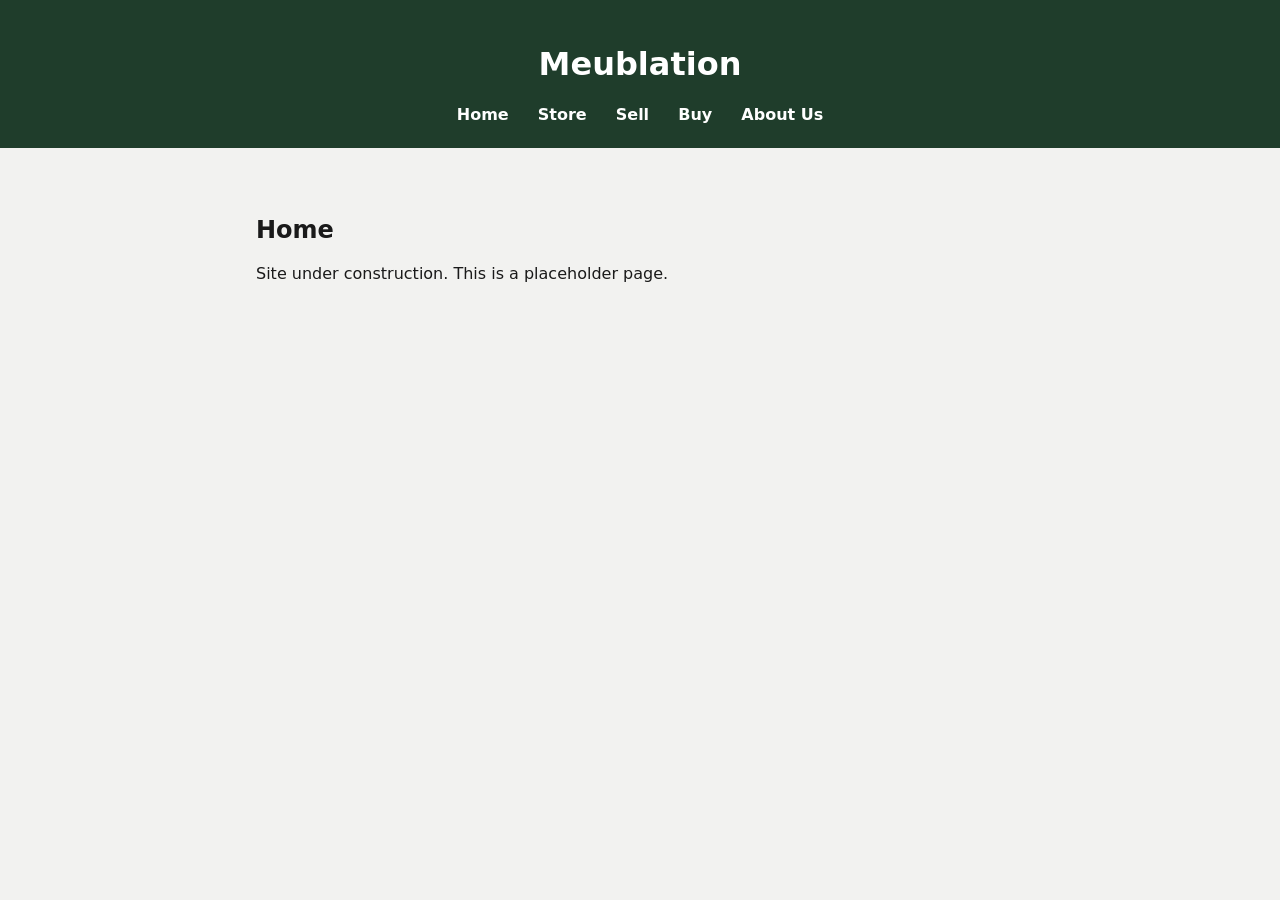
==== index.html @ 5e8e661d "First version" ====
<!doctype html>
<html lang="en">
<head>
  <meta charset="utf-8">
  <meta name="viewport" content="width=device-width, initial-scale=1">
  <title>Meublation – Home</title>
  <link rel="stylesheet" href="css/style.css">
</head>
<body>
  <header>
    <h1>Meublation</h1>
    <nav>
      <a href="index.html">Home</a>
      <a href="store.html">Store</a>
      <a href="sell.html">Sell</a>
      <a href="buy.html">Buy</a>
      <a href="about.html">About Us</a>
    </nav>
  </header>
  <main>
    <h2>Home</h2>
    <p>Site under construction. This is a placeholder page.</p>
  </main>
</body>
</html>
---- css/style.css ----
/* Styles communs – version de départ, à remplacer par le vrai design */
:root {
  --green-dark: #1f3d2b;
  --green: #2f6b46;
  --grey: #f2f2f0;
  --text: #1a1a1a;
}

* { box-sizing: border-box; }

body {
  margin: 0;
  font-family: system-ui, -apple-system, "Segoe UI", Roboto, sans-serif;
  color: var(--text);
  background: var(--grey);
}

header {
  background: var(--green-dark);
  color: #fff;
  padding: 24px 16px;
  text-align: center;
}

nav a {
  color: #fff;
  text-decoration: none;
  margin: 0 12px;
  font-weight: 600;
}

nav a:hover { text-decoration: underline; }

main {
  max-width: 800px;
  margin: 0 auto;
  padding: 48px 16px;
}
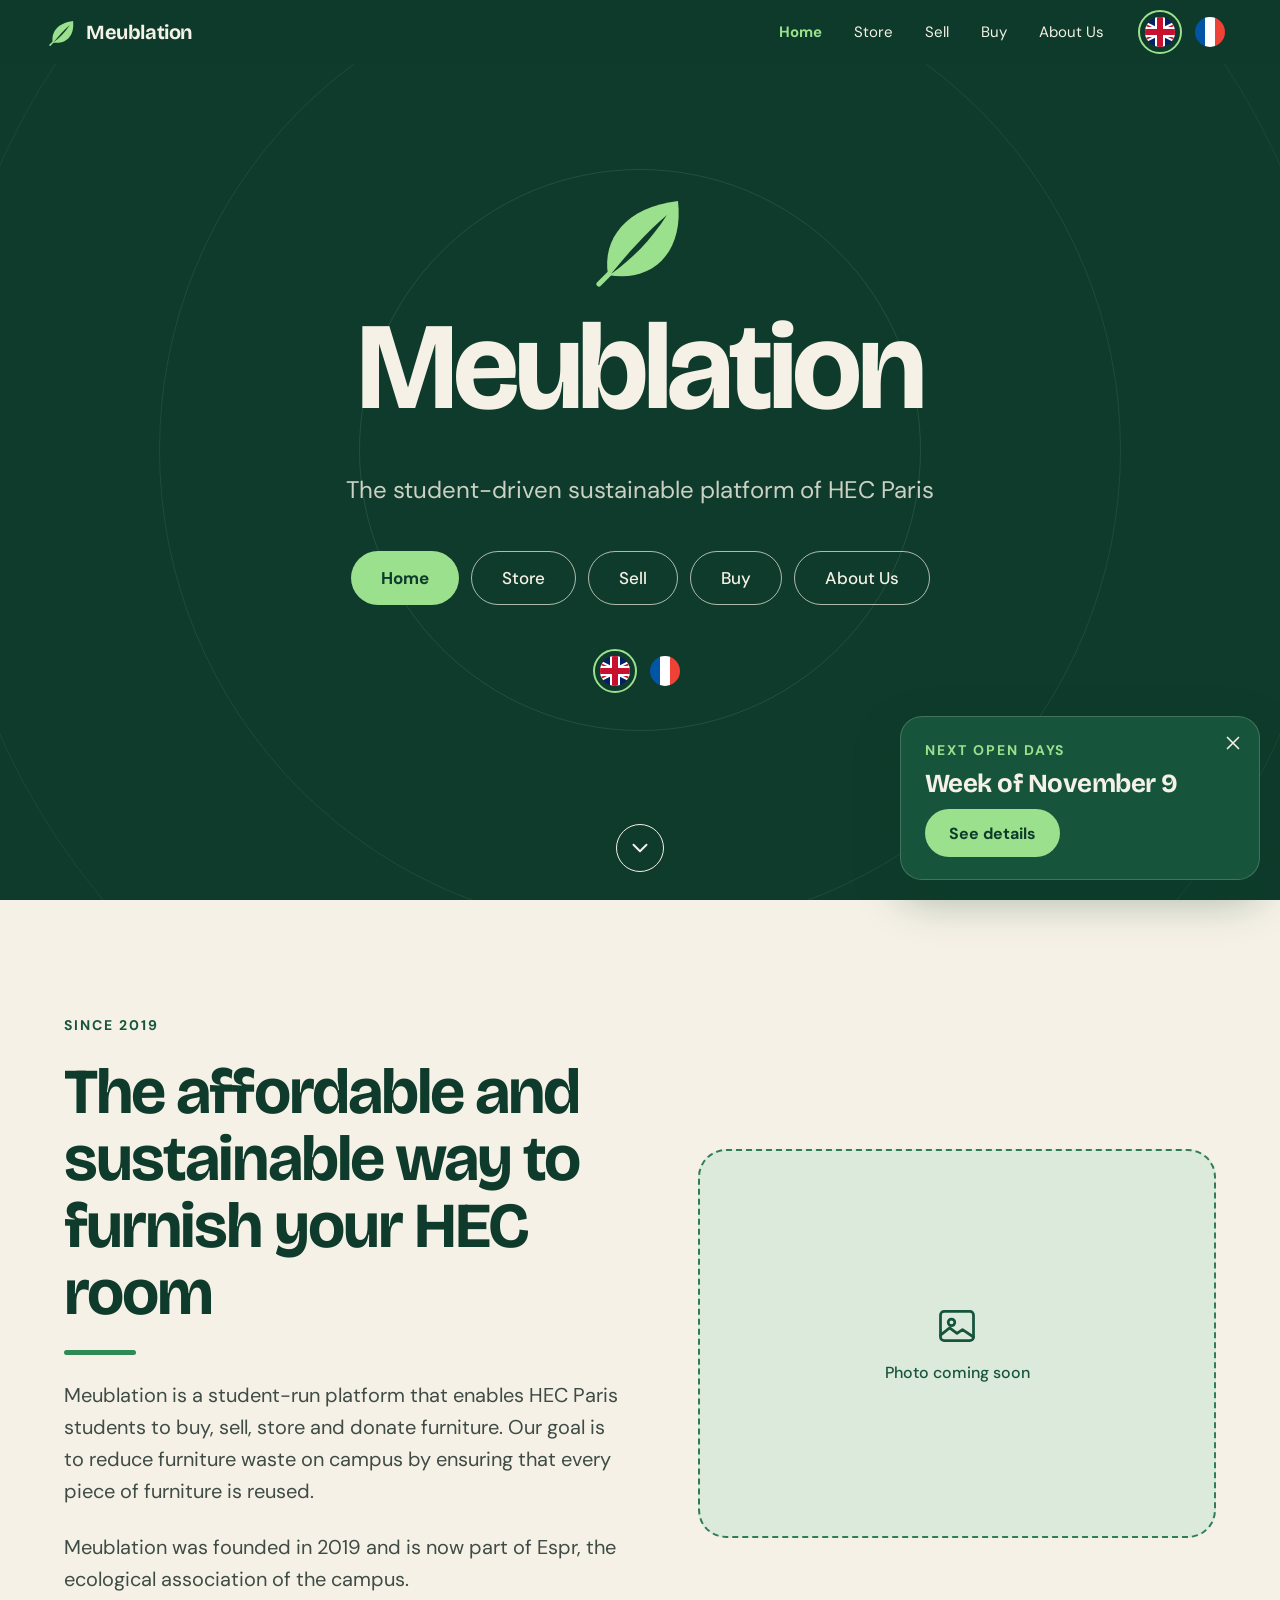
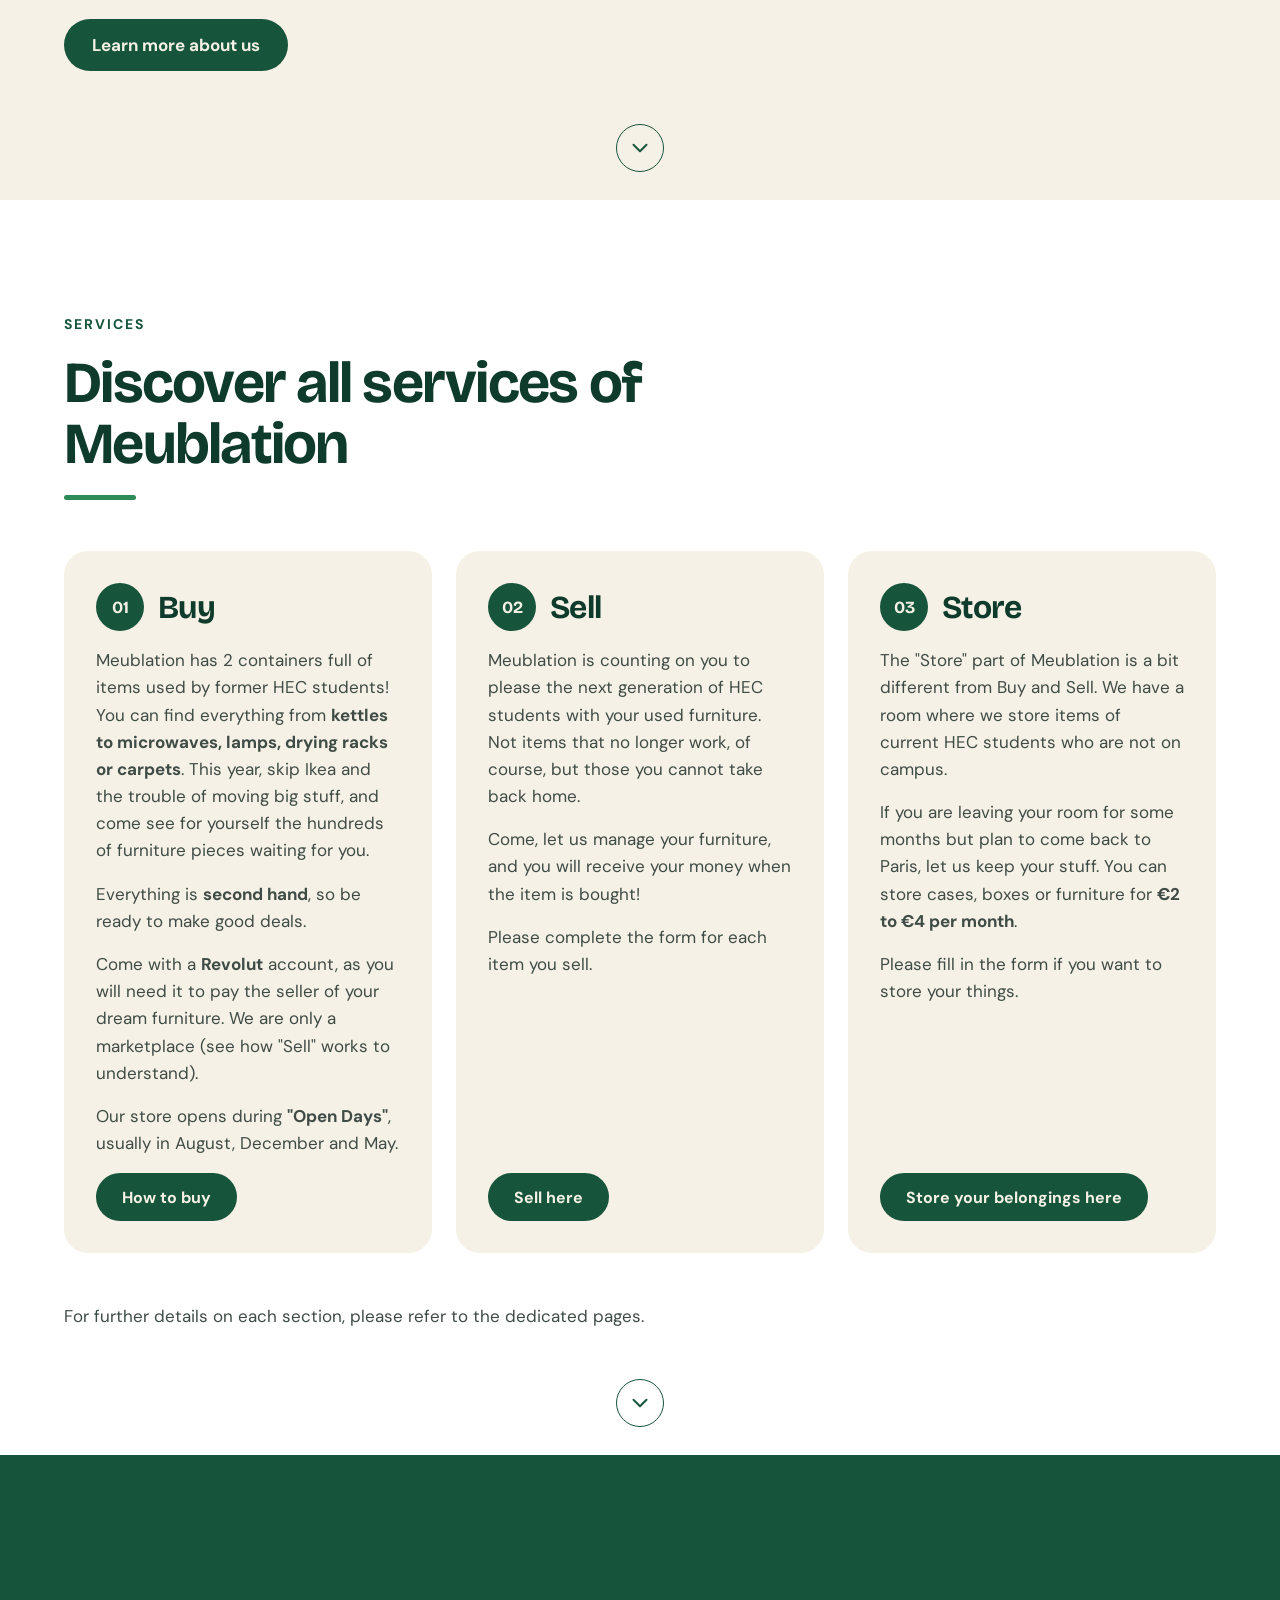
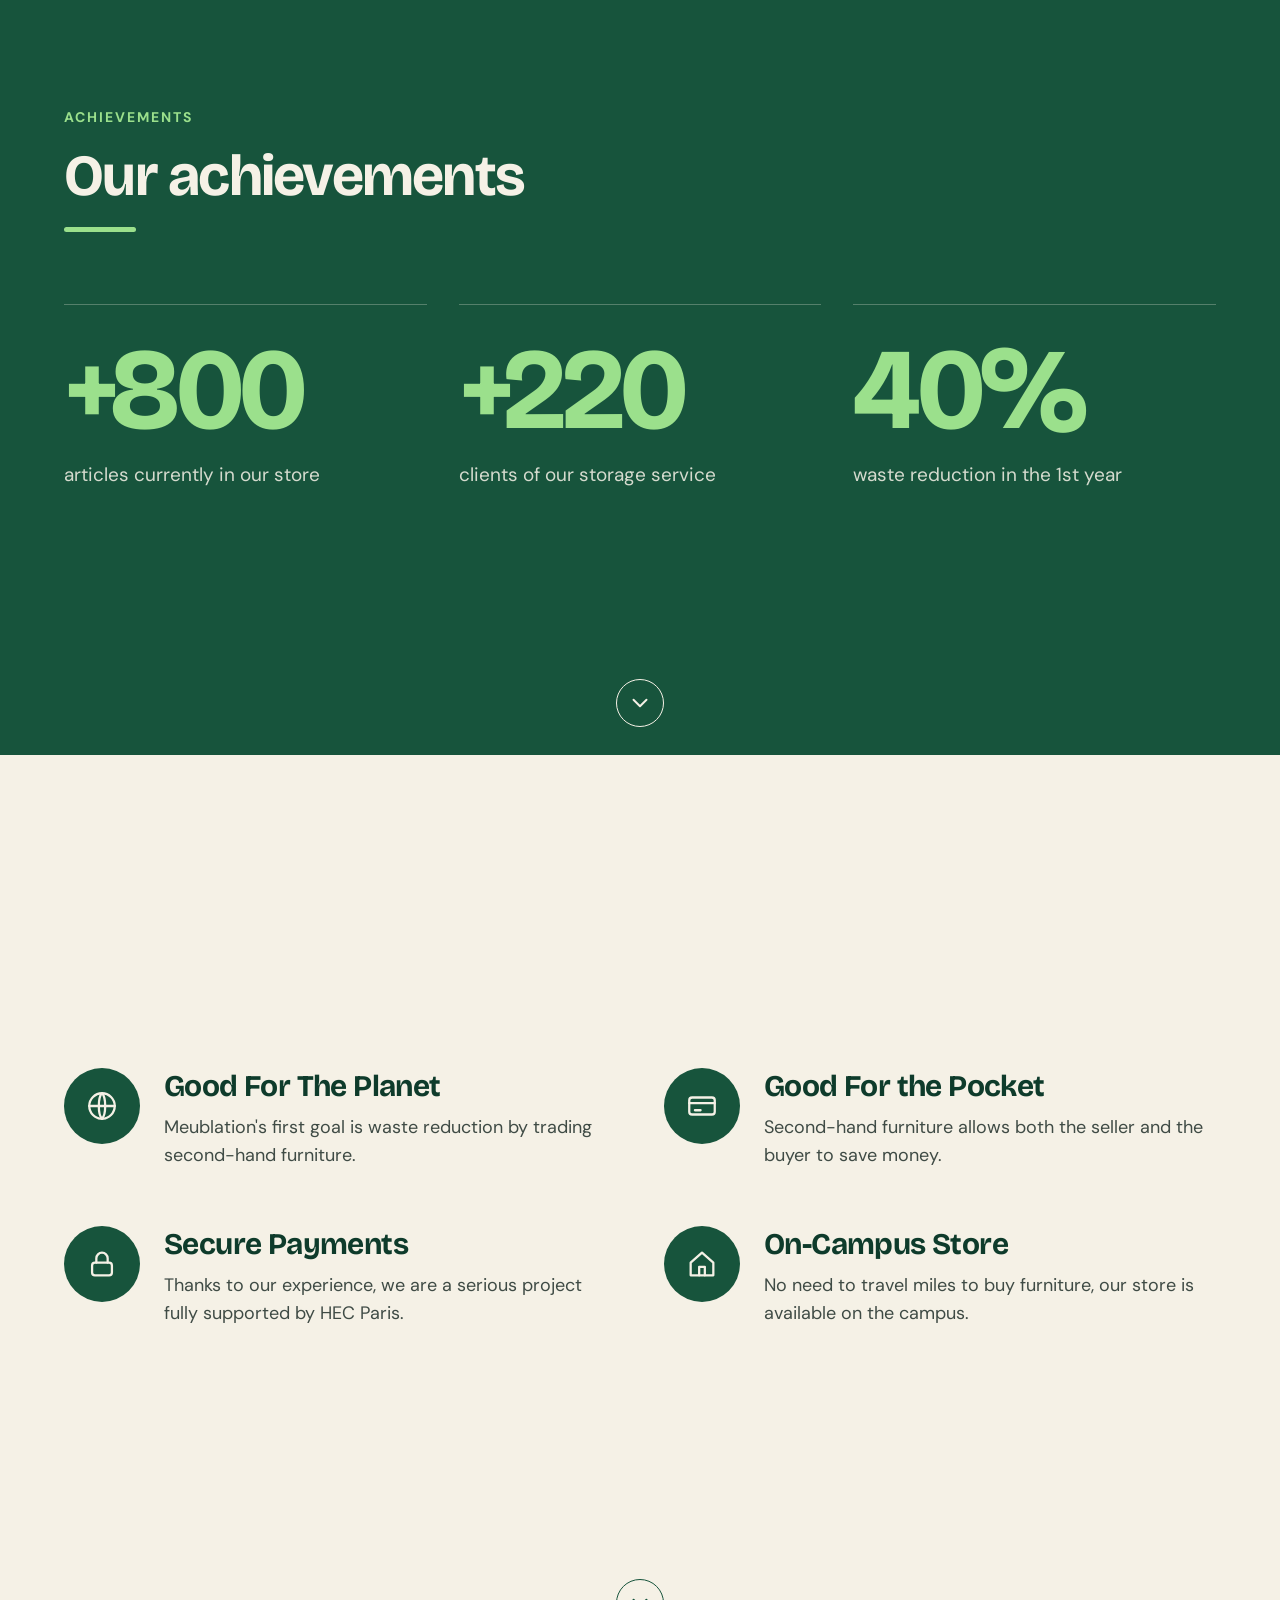
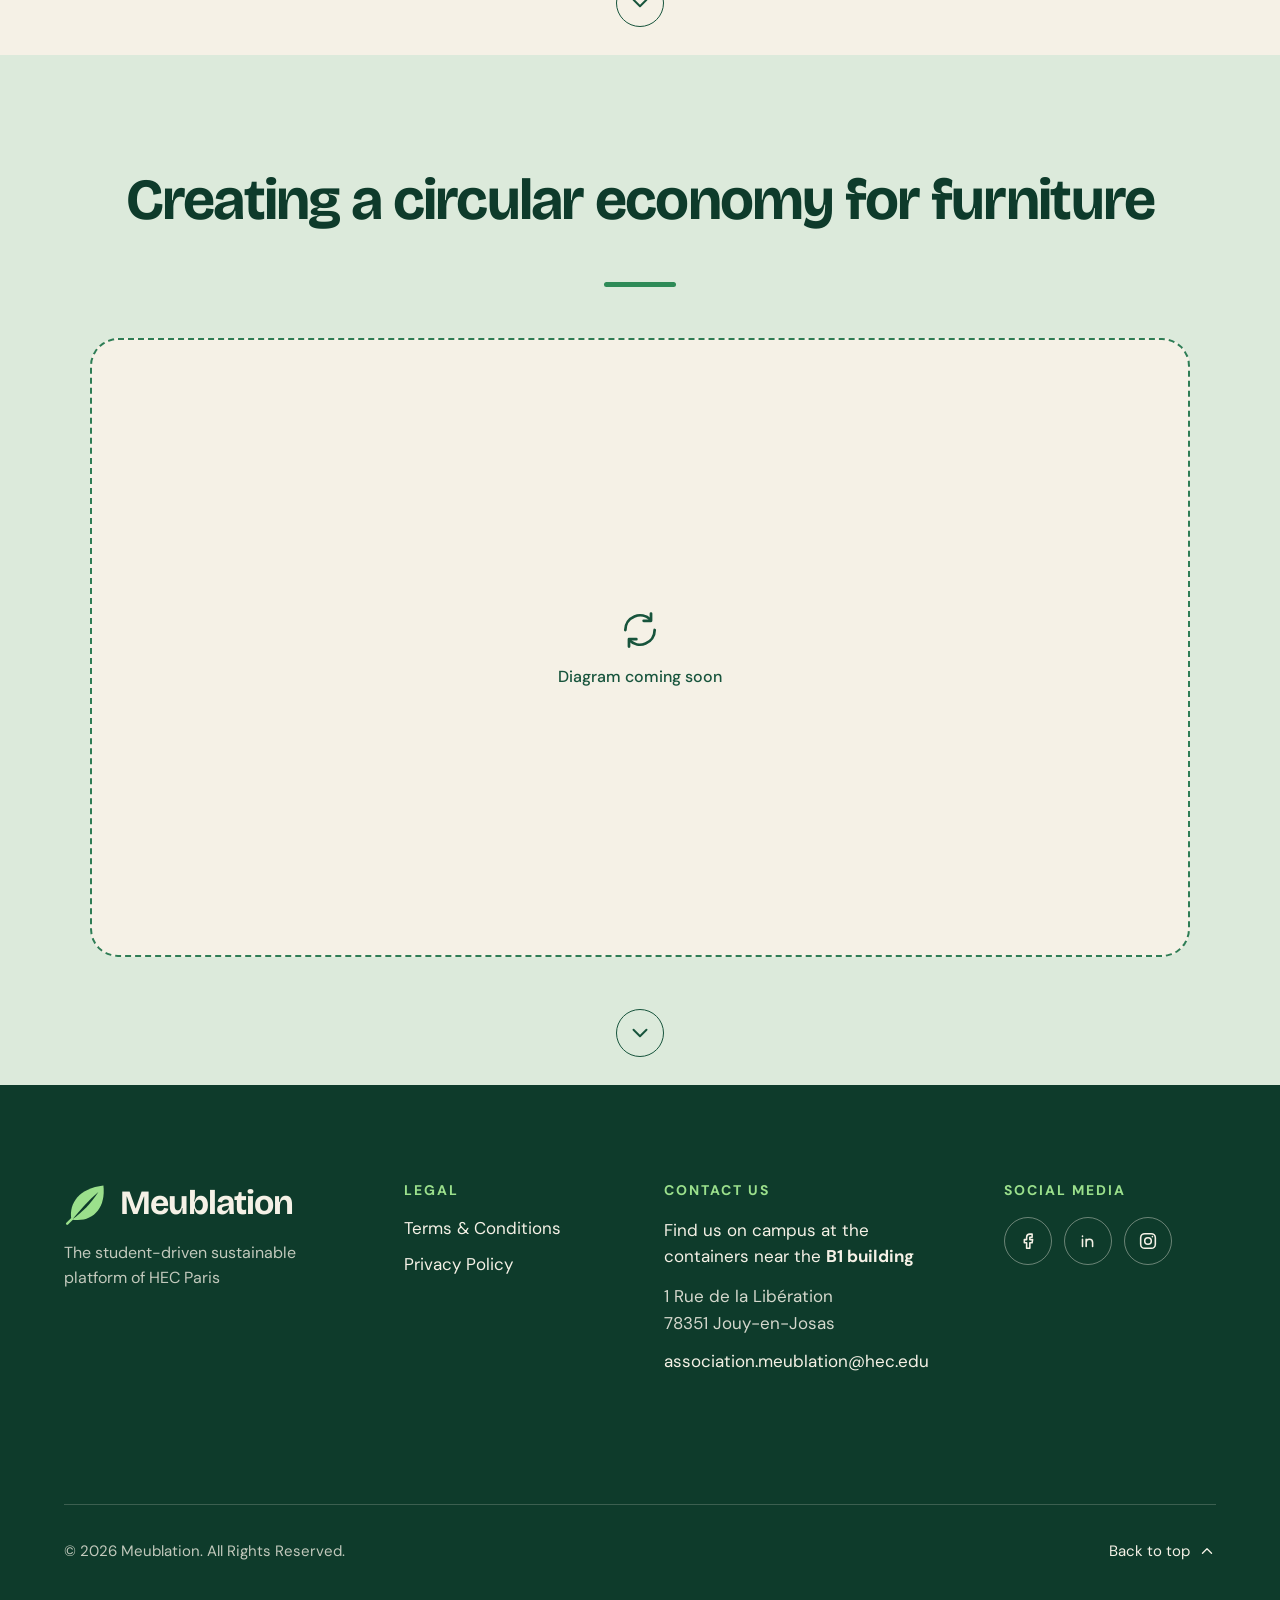
==== commit 91cba240: "Add the full site: 7 pages, Google Forms, Open Days from the Sheet - Pages from the approved mockup:" ====
--- a/index.html
+++ b/index.html
@@ -1,25 +1,674 @@
-<!doctype html>
-<html lang="en">
-<head>
-  <meta charset="utf-8">
-  <meta name="viewport" content="width=device-width, initial-scale=1">
-  <title>Meublation – Home</title>
-  <link rel="stylesheet" href="css/style.css">
-</head>
-<body>
-  <header>
-    <h1>Meublation</h1>
-    <nav>
-      <a href="index.html">Home</a>
-      <a href="store.html">Store</a>
-      <a href="sell.html">Sell</a>
-      <a href="buy.html">Buy</a>
-      <a href="about.html">About Us</a>
-    </nav>
-  </header>
-  <main>
-    <h2>Home</h2>
-    <p>Site under construction. This is a placeholder page.</p>
-  </main>
-</body>
-</html>
+<!doctype html><html lang="en"><head><meta charset=utf8><meta name=viewport content="width=device-width,initial-scale=1,viewport-fit=cover"><style>:root{color-scheme:light;box-sizing:border-box;padding-top:env(safe-area-inset-top,0px);padding-bottom:env(safe-area-inset-bottom,0px)}html{scroll-padding-top:env(safe-area-inset-top,0px)}body{margin:0;padding:0;font:14px -apple-system,BlinkMacSystemFont,sans-serif;background:#fff;color:#000}img{max-width:100%}[hidden]:not([hidden=until-found i]){display:none!important}
+/* ---- Open Days pop-up ---- */
+.od-popup { position: fixed; right: 20px; bottom: 20px; z-index: 40; width: min(360px, calc(100vw - 32px)); box-sizing: border-box; padding: 24px 24px 22px; border-radius: 22px; background: #17543C; color: #F5F1E6; border: 1px solid rgba(245, 241, 230, 0.2); box-shadow: 0 18px 44px rgba(14, 59, 43, 0.35); display: flex; flex-direction: column; gap: 10px; animation: introIn 0.6s cubic-bezier(0.2, 0.7, 0.2, 1) both; }
+.od-popup[hidden] { display: none; }
+.od-eyebrow { font-size: 14px; font-weight: 700; letter-spacing: 0.14em; text-transform: uppercase; color: #9BE08C; padding-right: 36px; }
+.od-text { margin: 0; font-family: 'Bricolage Grotesque', 'DM Sans', sans-serif; font-weight: 700; font-size: 26px; line-height: 1.15; letter-spacing: -0.02em; }
+.od-close { position: absolute; top: 4px; right: 4px; width: 44px; height: 44px; border: 0; border-radius: 50%; background: none; color: #F5F1E6; cursor: pointer; display: flex; align-items: center; justify-content: center; transition: background 0.2s ease; }
+.od-close:hover { background: rgba(245, 241, 230, 0.14); }
+.od-close:focus-visible { outline: 3px solid #9BE08C; outline-offset: 2px; }
+@media (max-width: 640px) { .od-popup { left: 16px; right: 16px; bottom: 16px; width: auto; } }
+@media (prefers-reduced-motion: reduce) { .od-popup { animation: none; } }
+</style><title>Meublation</title>
+<meta content="Meublation is the student-run platform of HEC Paris to buy, sell and store second-hand furniture on campus." data-i18n-content="cb1694eb" name="description"/>
+<meta content="#0E3B2B" name="theme-color"/>
+<meta content="Meublation – Home" property="og:title"/>
+<meta content="Meublation is the student-run platform of HEC Paris to buy, sell and store second-hand furniture on campus." property="og:description"/>
+<meta content="website" property="og:type"/>
+<meta content="Meublation" property="og:site_name"/>
+<link href="https://fonts.googleapis.com" rel="preconnect"/>
+<link crossorigin="" href="https://fonts.gstatic.com" rel="preconnect"/>
+<link href="https://fonts.googleapis.com/css2?family=Bricolage+Grotesque:wght@500;700&amp;family=DM+Sans:wght@400;500;700&amp;display=swap" rel="stylesheet"/>
+<style>
+/* Meublation – shared styles. Colours: dark green #0E3B2B, green #17543C, accent #9BE08C, cream #F5F1E6, mint #DCEADB. */
+:root { --dark: #0E3B2B; --nav: rgba(14, 59, 43, 0.94); }
+html { -webkit-text-size-adjust: 100%; }
+body { margin: 0; background: #F5F1E6; color: #14201B; font-family: 'DM Sans', system-ui, sans-serif; }
+img { max-width: 100%; }
+body { margin: 0; }
+html { scroll-behavior: smooth; }
+a { color: inherit; text-decoration: none; }
+a:focus-visible { outline: 3px solid #2E8B57; outline-offset: 3px; }
+
+.btn { transition: background 0.2s ease, color 0.2s ease, transform 0.2s ease; }
+.btn:hover { transform: translateY(-2px); }
+.btn-ghost:hover { background: #F5F1E6; color: #0E3B2B; }
+.btn-solid:hover { background: #FFFFFF; }
+.btn-dark:hover { background: #0E3B2B; }
+.hb { display: inline-flex; align-items: center; justify-content: center; min-height: 52px; padding: 0 30px; border-radius: 999px; font-size: 17px; font-weight: 500; border: 1.5px solid rgba(245, 241, 230, 0.7); color: #F5F1E6; }
+.hb-on { background: #9BE08C; color: #0E3B2B; border-color: #9BE08C; font-weight: 700; }
+.nl { display: inline-flex; align-items: center; min-height: 44px; padding: 0 14px; border-radius: 999px; font-size: 15px; color: #F5F1E6; transition: background 0.2s ease; }
+.nl:hover { background: rgba(245, 241, 230, 0.14); }
+.nl-on { font-weight: 700; color: #9BE08C; }
+.soc { width: 48px; height: 48px; box-sizing: border-box; border-radius: 50%; border: 1.5px solid rgba(245, 241, 230, 0.4); display: flex; align-items: center; justify-content: center; color: #F5F1E6; transition: background 0.2s ease, color 0.2s ease; }
+.soc:hover { background: #F5F1E6; color: #0E3B2B; }
+.fh { margin: 0 0 4px; font-size: 14px; font-weight: 700; letter-spacing: 0.14em; text-transform: uppercase; color: #9BE08C; }
+.fl { font-size: 17px; color: #F5F1E6; }
+.fl:hover { text-decoration: underline; }
+.card { transition: transform 0.25s ease, box-shadow 0.25s ease; }
+.card:hover { transform: translateY(-6px); box-shadow: 0 18px 40px rgba(14, 59, 43, 0.14); }
+
+.sec { position: relative; box-sizing: border-box; min-height: 100vh; min-height: 100svh; display: flex; flex-direction: column; justify-content: center; padding: clamp(72px, 9vw, 120px) clamp(20px, 5vw, 64px) clamp(104px, 10vw, 148px); }
+.wrap { width: 100%; max-width: 1200px; margin: 0 auto; }
+.eyebrow { font-size: 14px; font-weight: 700; letter-spacing: 0.14em; text-transform: uppercase; }
+.h2 { margin: 0; font-family: 'Bricolage Grotesque', 'DM Sans', sans-serif; font-weight: 700; font-size: clamp(34px, 4.6vw, 58px); line-height: 1.05; letter-spacing: -0.03em; }
+.h3 { margin: 0; font-family: 'Bricolage Grotesque', 'DM Sans', sans-serif; font-weight: 700; font-size: 28px; line-height: 1.15; letter-spacing: -0.02em; }
+.bar { width: 72px; height: 5px; border-radius: 3px; }
+.txt { margin: 0; font-size: 17px; line-height: 1.6; }
+.lead { margin: 0; font-size: clamp(17px, 1.6vw, 20px); line-height: 1.6; }
+.cardb { box-sizing: border-box; padding: 32px; border-radius: 24px; display: flex; flex-direction: column; gap: 14px; min-width: 0; }
+.ico { flex: none; width: 56px; height: 56px; border-radius: 50%; background: #17543C; color: #F5F1E6; display: flex; align-items: center; justify-content: center; }
+.stepc { flex: 1 1 320px; min-width: 0; box-sizing: border-box; padding: 28px; border-radius: 20px; background: rgba(245, 241, 230, 0.08); border: 1px solid rgba(245, 241, 230, 0.2); display: flex; flex-direction: column; gap: 12px; }
+.stepn { font-family: 'Bricolage Grotesque', 'DM Sans', sans-serif; font-weight: 700; font-size: 44px; line-height: 1; letter-spacing: -0.03em; color: #9BE08C; }
+.pill { display: inline-flex; align-items: center; min-height: 44px; padding: 0 22px; border-radius: 999px; background: #FFFFFF; border: 1px solid #CFE0CE; font-size: 17px; font-weight: 500; color: #0E3B2B; }
+.tile { flex: 1 1 240px; min-width: 0; aspect-ratio: 4 / 3; box-sizing: border-box; border-radius: 20px; background: #F5F1E6; display: flex; align-items: center; justify-content: center; color: #2E7D55; }
+.cd { flex: 1 1 0; min-width: 0; box-sizing: border-box; padding: 22px 8px; border-radius: 18px; background: rgba(245, 241, 230, 0.1); text-align: center; }
+.cdn { font-family: 'Bricolage Grotesque', 'DM Sans', sans-serif; font-weight: 700; font-size: clamp(40px, 6vw, 64px); line-height: 1; letter-spacing: -0.03em; color: #9BE08C; }
+.cdl { margin-top: 8px; font-size: 13px; font-weight: 700; letter-spacing: 0.1em; text-transform: uppercase; color: rgba(245, 241, 230, 0.8); }
+.next { position: absolute; left: 50%; bottom: 28px; margin-left: -24px; width: 48px; height: 48px; box-sizing: border-box; border-radius: 50%; border: 1.5px solid currentColor; display: flex; align-items: center; justify-content: center; transition: background 0.2s ease, color 0.2s ease; }
+.next-dark { color: #17543C; }
+.next-dark:hover { background: #17543C; color: #F5F1E6; }
+.next-light { color: #F5F1E6; }
+.next-light:hover { background: #F5F1E6; color: #0E3B2B; }
+
+@keyframes introIn { from { opacity: 0; transform: translateY(28px); } to { opacity: 1; transform: none; } }
+@keyframes rise { from { opacity: 0; transform: translateY(64px); } to { opacity: 1; transform: none; } }
+@keyframes pop { from { opacity: 0; transform: translateY(32px) scale(0.92); } to { opacity: 1; transform: none; } }
+@keyframes grow { from { transform: scaleX(0); } to { transform: scaleX(1); } }
+@keyframes bob { 0%, 100% { transform: translateY(0); } 50% { transform: translateY(6px); } }
+@keyframes barin { from { opacity: 0; transform: translateY(-100%); } to { opacity: 1; transform: none; } }
+
+.intro { animation: introIn 0.9s cubic-bezier(0.2, 0.7, 0.2, 1) both; }
+.intro-2 { animation-delay: 0.15s; }
+.intro-3 { animation-delay: 0.3s; }
+.intro-4 { animation-delay: 0.6s; }
+.cue { animation: bob 1.8s ease-in-out infinite; }
+.rule { transform-origin: left center; }
+
+@supports (animation-timeline: view()) {
+  .reveal { animation: rise linear both; animation-timeline: view(); animation-range: entry 0% entry 55%; }
+  .pop { animation: pop linear both; animation-timeline: view(); animation-range: entry 0% entry 60%; }
+  .rule { animation: grow linear both; animation-timeline: view(); animation-range: entry 10% entry 70%; }
+  .d2 { animation-range: entry 8% entry 63%; }
+  .d3 { animation-range: entry 16% entry 71%; }
+  .d4 { animation-range: entry 24% entry 79%; }
+  .d5 { animation-range: entry 30% entry 85%; }
+  .topbar { animation: barin linear both; animation-timeline: scroll(root); animation-range: 480px 640px; }
+}
+
+@media (prefers-reduced-motion: reduce) {
+  html { scroll-behavior: auto; }
+  .intro, .reveal, .pop, .rule, .cue, .topbar { animation: none !important; }
+}
+.row { display: flex; flex-wrap: wrap; align-items: baseline; gap: 12px 32px; padding: 28px 0; border-top: 1px solid #CBD6C8; }
+.year { flex: 0 0 150px; font-family: 'Bricolage Grotesque', 'DM Sans', sans-serif; font-weight: 700; font-size: clamp(40px, 5vw, 56px); line-height: 1; letter-spacing: -0.03em; color: #17543C; }
+.big { font-family: 'Bricolage Grotesque', 'DM Sans', sans-serif; font-weight: 700; font-size: clamp(64px, 9vw, 120px); line-height: 1; letter-spacing: -0.04em; }
+.avatar { flex: none; width: 72px; height: 72px; border-radius: 50%; background: #17543C; color: #F5F1E6; display: flex; align-items: center; justify-content: center; font-family: 'Bricolage Grotesque', 'DM Sans', sans-serif; font-weight: 700; font-size: 26px; }
+.navlink { transition: background 0.2s ease; }
+.navlink:hover { background: rgba(245, 241, 230, 0.14); }
+.flink:hover { text-decoration: underline; }
+body.p-about .ico { flex: none; width: 76px; height: 76px; border-radius: 50%; background: #17543C; color: #F5F1E6; display: flex; align-items: center; justify-content: center; }
+body.p-about .pill { display: inline-flex; align-items: center; min-height: 40px; padding: 0 18px; border-radius: 999px; background: #FFFFFF; border: 1px solid #CFE0CE; font-size: 16px; color: #0E3B2B; }
+
+/* ---- Page-specific variants ---- */
+body.p-store .stepc { flex-basis: 200px; }
+body.p-buy .tile { background: #F5F1E6; }
+
+/* ---- Language switch (two flags) ---- */
+.langs { display: inline-flex; align-items: center; gap: 6px; flex: none; }
+.lang { width: 44px; height: 44px; box-sizing: border-box; padding: 5px; border-radius: 50%; border: 2px solid transparent; background: none; cursor: pointer; display: inline-flex; align-items: center; justify-content: center; transition: border-color 0.2s ease, transform 0.2s ease; }
+.lang:hover { transform: scale(1.08); }
+.lang[aria-pressed="true"] { border-color: #9BE08C; }
+.lang:focus-visible { outline: 3px solid #9BE08C; outline-offset: 2px; }
+.lang svg { display: block; width: 100%; height: 100%; border-radius: 50%; overflow: hidden; }
+.topbar .langs { margin-left: 4px; }
+@media (max-width: 640px) { .brand-txt { display: none; } .topbar { gap: 8px; } }
+
+/* ---- Google Forms ---- */
+.gform { display: block; width: 100%; height: var(--gh, 1600px); border: 0; }
+@media (max-width: 640px) { .gform { height: var(--gh-m, 2000px); } }
+@media (min-width: 960px) { .side-card { position: sticky; top: 88px; align-self: flex-start; } }
+
+</style>
+</head><body>
+<div id="top" style="font-family: 'DM Sans', system-ui, sans-serif; color: #14201B; background: #F5F1E6;">
+<!-- Compact menu, appears once the first screen is scrolled past -->
+<nav aria-label="Main menu" class="topbar" data-i18n-aria="4d7a3b1c" style="position: sticky; top: 0; z-index: 30; height: 64px; margin-bottom: -64px; box-sizing: border-box; display: flex; align-items: center; gap: 16px; padding: 0 clamp(16px, 4vw, 48px); background: var(--nav); color: #F5F1E6;">
+<a href="#top" style="display: flex; align-items: center; gap: 10px; flex: none; min-height: 44px; font-family: 'Bricolage Grotesque', 'DM Sans', sans-serif; font-weight: 700; font-size: 20px; letter-spacing: -0.02em; color: #F5F1E6;">
+<svg aria-hidden="true" height="28" style="color: var(--dark);" viewBox="0 0 48 48" width="28"><path d="M8 42C5 24 17 8 43 5C46 31 30 46 8 42z" fill="#9BE08C"></path><path d="M9.5 41.5C18 31 27 21 37.5 12C29 25 20 34 9.5 41.5z" fill="currentColor"></path><path d="M8.5 41.5L3.5 46.5" fill="none" stroke="#9BE08C" stroke-linecap="round" stroke-width="2.6"></path></svg>
+<span class="brand-txt">Meublation</span>
+</a>
+<div style="display: flex; gap: 4px; margin-left: auto; overflow-x: auto; min-width: 0; white-space: nowrap;">
+<a class="navlink" data-i18n="8cf04a97" href="#top" style="display: inline-flex; align-items: center; min-height: 44px; padding: 0 14px; border-radius: 999px; font-size: 15px; font-weight: 700; color: #9BE08C;">Home</a>
+<a class="navlink" data-i18n="fdb0c388" href="store.html" style="display: inline-flex; align-items: center; min-height: 44px; padding: 0 14px; border-radius: 999px; font-size: 15px; color: #F5F1E6;">Store</a>
+<a class="navlink" data-i18n="3068c5a9" href="sell.html" style="display: inline-flex; align-items: center; min-height: 44px; padding: 0 14px; border-radius: 999px; font-size: 15px; color: #F5F1E6;">Sell</a>
+<a class="navlink" data-i18n="831a28f1" href="buy.html" style="display: inline-flex; align-items: center; min-height: 44px; padding: 0 14px; border-radius: 999px; font-size: 15px; color: #F5F1E6;">Buy</a>
+<a class="navlink" data-i18n="9e66e6bd" href="about.html" style="display: inline-flex; align-items: center; min-height: 44px; padding: 0 14px; border-radius: 999px; font-size: 15px; color: #F5F1E6;">About Us</a>
+</div>
+<div aria-label="Language" class="langs" data-i18n-aria="4994a8ff" role="group"><button aria-label="English" aria-pressed="true" class="lang" data-lang="en" title="English" type="button"><svg aria-hidden="true" preserveAspectRatio="xMidYMid slice" viewBox="0 0 60 30"><rect fill="#012169" height="30" width="60"></rect><path d="M0 0L60 30M60 0L0 30" stroke="#FFFFFF" stroke-width="6"></path><path d="M0 0L60 30M60 0L0 30" stroke="#C8102E" stroke-width="2"></path><path d="M30 0V30M0 15H60" stroke="#FFFFFF" stroke-width="10"></path><path d="M30 0V30M0 15H60" stroke="#C8102E" stroke-width="6"></path></svg></button><button aria-label="Français" aria-pressed="false" class="lang" data-lang="fr" title="Français" type="button"><svg aria-hidden="true" preserveAspectRatio="none" viewBox="0 0 3 2"><rect fill="#0055A4" height="2" width="1"></rect><rect fill="#FFFFFF" height="2" width="1" x="1"></rect><rect fill="#EF4135" height="2" width="1" x="2"></rect></svg></button></div>
+</nav>
+<!-- 1. Full-screen header -->
+<header style="position: relative; overflow: hidden; min-height: 100vh; min-height: 100svh; box-sizing: border-box; display: flex; flex-direction: column; align-items: center; justify-content: center; gap: clamp(28px, 4vw, 44px); padding: 104px clamp(20px, 5vw, 64px) 120px; text-align: center; background: var(--dark); color: #F5F1E6;">
+<div aria-hidden="true" style="position: absolute; left: 50%; top: 50%; width: 560px; height: 560px; border-radius: 50%; border: 1px solid rgba(245, 241, 230, 0.10); transform: translate(-50%, -50%);"></div>
+<div aria-hidden="true" style="position: absolute; left: 50%; top: 50%; width: 960px; height: 960px; border-radius: 50%; border: 1px solid rgba(245, 241, 230, 0.08); transform: translate(-50%, -50%);"></div>
+<div aria-hidden="true" style="position: absolute; left: 50%; top: 50%; width: 1400px; height: 1400px; border-radius: 50%; border: 1px solid rgba(245, 241, 230, 0.06); transform: translate(-50%, -50%);"></div>
+<div class="intro" style="position: relative; display: flex; flex-direction: column; align-items: center; gap: 18px;">
+<svg aria-hidden="true" height="96" style="color: var(--dark);" viewBox="0 0 48 48" width="96"><path d="M8 42C5 24 17 8 43 5C46 31 30 46 8 42z" fill="#9BE08C"></path><path d="M9.5 41.5C18 31 27 21 37.5 12C29 25 20 34 9.5 41.5z" fill="currentColor"></path><path d="M8.5 41.5L3.5 46.5" fill="none" stroke="#9BE08C" stroke-linecap="round" stroke-width="2.6"></path></svg>
+<h1 style="margin: 0; font-family: 'Bricolage Grotesque', 'DM Sans', sans-serif; font-weight: 700; font-size: clamp(54px, 11vw, 124px); line-height: 1; letter-spacing: -0.035em;">Meublation</h1>
+</div>
+<p class="intro intro-2" data-i18n="d348bb09" style="position: relative; margin: 0; max-width: 620px; font-size: clamp(18px, 2.2vw, 24px); line-height: 1.4; color: rgba(245, 241, 230, 0.82);">The student-driven sustainable platform of HEC Paris</p>
+<nav aria-label="Sections" class="intro intro-3" data-i18n-aria="855c3eca" style="position: relative; display: flex; flex-wrap: wrap; justify-content: center; gap: 12px; max-width: 760px;">
+<a class="btn btn-solid" data-i18n="8cf04a97" href="index.html" style="display: inline-flex; align-items: center; justify-content: center; min-height: 52px; padding: 0 30px; border-radius: 999px; background: #9BE08C; color: #0E3B2B; font-size: 17px; font-weight: 700;">Home</a>
+<a class="btn btn-ghost" data-i18n="fdb0c388" href="store.html" style="display: inline-flex; align-items: center; justify-content: center; min-height: 52px; padding: 0 30px; border-radius: 999px; border: 1.5px solid rgba(245, 241, 230, 0.7); color: #F5F1E6; font-size: 17px; font-weight: 500;">Store</a>
+<a class="btn btn-ghost" data-i18n="3068c5a9" href="sell.html" style="display: inline-flex; align-items: center; justify-content: center; min-height: 52px; padding: 0 30px; border-radius: 999px; border: 1.5px solid rgba(245, 241, 230, 0.7); color: #F5F1E6; font-size: 17px; font-weight: 500;">Sell</a>
+<a class="btn btn-ghost" data-i18n="831a28f1" href="buy.html" style="display: inline-flex; align-items: center; justify-content: center; min-height: 52px; padding: 0 30px; border-radius: 999px; border: 1.5px solid rgba(245, 241, 230, 0.7); color: #F5F1E6; font-size: 17px; font-weight: 500;">Buy</a>
+<a class="btn btn-ghost" data-i18n="9e66e6bd" href="about.html" style="display: inline-flex; align-items: center; justify-content: center; min-height: 52px; padding: 0 30px; border-radius: 999px; border: 1.5px solid rgba(245, 241, 230, 0.7); color: #F5F1E6; font-size: 17px; font-weight: 500;">About Us</a>
+</nav>
+<div class="intro intro-3" style="position: relative;"><div aria-label="Language" class="langs" data-i18n-aria="4994a8ff" role="group"><button aria-label="English" aria-pressed="true" class="lang" data-lang="en" title="English" type="button"><svg aria-hidden="true" preserveAspectRatio="xMidYMid slice" viewBox="0 0 60 30"><rect fill="#012169" height="30" width="60"></rect><path d="M0 0L60 30M60 0L0 30" stroke="#FFFFFF" stroke-width="6"></path><path d="M0 0L60 30M60 0L0 30" stroke="#C8102E" stroke-width="2"></path><path d="M30 0V30M0 15H60" stroke="#FFFFFF" stroke-width="10"></path><path d="M30 0V30M0 15H60" stroke="#C8102E" stroke-width="6"></path></svg></button><button aria-label="Français" aria-pressed="false" class="lang" data-lang="fr" title="Français" type="button"><svg aria-hidden="true" preserveAspectRatio="none" viewBox="0 0 3 2"><rect fill="#0055A4" height="2" width="1"></rect><rect fill="#FFFFFF" height="2" width="1" x="1"></rect><rect fill="#EF4135" height="2" width="1" x="2"></rect></svg></button></div></div>
+<a aria-label="Scroll down" class="next next-light intro intro-4" data-i18n-aria="b7d001ca" href="#intro"><svg aria-hidden="true" class="cue" fill="none" height="26" stroke="currentColor" stroke-linecap="round" stroke-linejoin="round" stroke-width="1.8" viewBox="0 0 24 24" width="26"><path d="M6 9l6 6 6-6"></path></svg></a>
+</header>
+<!-- 2. Intro -->
+<section id="intro" style="min-height: 100vh; min-height: 100svh; box-sizing: border-box; display: flex; flex-direction: column; justify-content: center; position: relative; padding: clamp(72px, 9vw, 120px) clamp(20px, 5vw, 64px) clamp(104px, 10vw, 148px); background: #F5F1E6;">
+<div style="width: 100%; max-width: 1200px; margin: 0 auto; display: flex; flex-wrap: wrap; align-items: center; gap: clamp(36px, 6vw, 80px);">
+<div style="flex: 1 1 420px; min-width: 0; display: flex; flex-direction: column; gap: 24px;">
+<div class="reveal" data-i18n="7c975014" style="font-size: 14px; font-weight: 700; letter-spacing: 0.14em; text-transform: uppercase; color: #17543C;">Since 2019</div>
+<h2 class="reveal d2" data-i18n="7f1c1bc7" style="margin: 0; font-family: 'Bricolage Grotesque', 'DM Sans', sans-serif; font-weight: 700; font-size: clamp(36px, 5vw, 64px); line-height: 1.05; letter-spacing: -0.03em; color: #0E3B2B;">The affordable and sustainable way to furnish your HEC room</h2>
+<div class="rule" style="width: 72px; height: 5px; border-radius: 3px; background: #2E8B57;"></div>
+<p class="reveal d3" data-i18n="13617f20" style="margin: 0; font-size: clamp(17px, 1.6vw, 20px); line-height: 1.6; color: #3F4B45;">Meublation is a student-run platform that enables HEC Paris students to buy, sell, store and donate furniture. Our goal is to reduce furniture waste on campus by ensuring that every piece of furniture is reused.</p>
+<p class="reveal d4" data-i18n="f549bf99" style="margin: 0; font-size: clamp(17px, 1.6vw, 20px); line-height: 1.6; color: #3F4B45;">Meublation was founded in 2019 and is now part of Espr, the ecological association of the campus.</p>
+<a class="btn btn-dark" data-i18n="bf137298" href="about.html" style="align-self: flex-start; display: inline-flex; align-items: center; min-height: 52px; padding: 0 28px; border-radius: 999px; background: #17543C; color: #F5F1E6; font-size: 17px; font-weight: 700;">Learn more about us</a>
+</div>
+<div class="pop d2" style="flex: 1 1 380px; min-width: 0; aspect-ratio: 4 / 3; box-sizing: border-box; border-radius: 28px; background: #DCEADB; border: 2px dashed #2E7D55; display: flex; flex-direction: column; align-items: center; justify-content: center; gap: 14px; padding: 24px; text-align: center; color: #17543C;">
+<svg aria-hidden="true" fill="none" height="44" stroke="currentColor" stroke-linecap="round" stroke-linejoin="round" stroke-width="1.5" viewBox="0 0 24 24" width="44"><rect height="16" rx="2" width="18" x="3" y="4"></rect><circle cx="9" cy="10" r="1.8"></circle><path d="M3 17l5-4 4 3 3-2 6 4"></path></svg>
+<div data-i18n="eee245ae" style="font-size: 16px; font-weight: 500;"><!-- TODO photo: replace this frame with <img src="assets/img/desk.jpg" alt="The Meublation desk"> -->Photo coming soon</div>
+</div>
+</div>
+<a aria-label="Next section" class="next next-dark" data-i18n-aria="68d37fc0" href="#services"><svg aria-hidden="true" class="cue" fill="none" height="26" stroke="currentColor" stroke-linecap="round" stroke-linejoin="round" stroke-width="1.8" viewBox="0 0 24 24" width="26"><path d="M6 9l6 6 6-6"></path></svg></a>
+</section>
+<!-- 3. Services -->
+<section id="services" style="min-height: 100vh; min-height: 100svh; box-sizing: border-box; display: flex; flex-direction: column; justify-content: center; position: relative; padding: clamp(72px, 9vw, 120px) clamp(20px, 5vw, 64px) clamp(104px, 10vw, 148px); background: #FFFFFF;">
+<div style="width: 100%; max-width: 1200px; margin: 0 auto; display: flex; flex-direction: column; gap: clamp(32px, 4vw, 56px);">
+<div style="display: flex; flex-direction: column; gap: 20px; max-width: 760px;">
+<div class="reveal" data-i18n="992a0f05" style="font-size: 14px; font-weight: 700; letter-spacing: 0.14em; text-transform: uppercase; color: #17543C;">Services</div>
+<h2 class="reveal d2" data-i18n="d2211ca5" style="margin: 0; font-family: 'Bricolage Grotesque', 'DM Sans', sans-serif; font-weight: 700; font-size: clamp(34px, 4.6vw, 58px); line-height: 1.05; letter-spacing: -0.03em; color: #0E3B2B;">Discover all services of Meublation</h2>
+<div class="rule" style="width: 72px; height: 5px; border-radius: 3px; background: #2E8B57;"></div>
+</div>
+<div style="display: flex; flex-wrap: wrap; gap: 24px; align-items: stretch;">
+<article class="card pop" id="buy" style="scroll-margin-top: 96px; flex: 1 1 320px; min-width: 0; box-sizing: border-box; display: flex; flex-direction: column; gap: 16px; padding: 32px; border-radius: 24px; background: #F5F1E6;">
+<div style="display: flex; align-items: center; gap: 14px;">
+<div style="width: 48px; height: 48px; border-radius: 50%; background: #17543C; color: #F5F1E6; display: flex; align-items: center; justify-content: center; font-family: 'Bricolage Grotesque', 'DM Sans', sans-serif; font-weight: 700; font-size: 17px;">01</div>
+<h3 data-i18n="831a28f1" style="margin: 0; font-family: 'Bricolage Grotesque', 'DM Sans', sans-serif; font-weight: 700; font-size: 32px; letter-spacing: -0.02em; color: #0E3B2B;">Buy</h3>
+</div>
+<p data-i18n="ed3abbcd" style="margin: 0; font-size: 17px; line-height: 1.6; color: #3F4B45;">Meublation has 2 containers full of items used by former HEC students! You can find everything from <strong>kettles to microwaves, lamps, drying racks or carpets</strong>. This year, skip Ikea and the trouble of moving big stuff, and come see for yourself the hundreds of furniture pieces waiting for you.</p>
+<p data-i18n="51ce0315" style="margin: 0; font-size: 17px; line-height: 1.6; color: #3F4B45;">Everything is <strong>second hand</strong>, so be ready to make good deals.</p>
+<p data-i18n="3da83408" style="margin: 0; font-size: 17px; line-height: 1.6; color: #3F4B45;">Come with a <strong>Revolut</strong> account, as you will need it to pay the seller of your dream furniture. We are only a marketplace (see how "Sell" works to understand).</p>
+<p data-i18n="8dfa6773" style="margin: 0; font-size: 17px; line-height: 1.6; color: #3F4B45;">Our store opens during <strong>"Open Days"</strong>, usually in August, December and May.</p>
+<a class="btn btn-dark" data-i18n="ff0906b0" href="buy.html" style="margin-top: auto; align-self: flex-start; display: inline-flex; align-items: center; min-height: 48px; padding: 0 26px; border-radius: 999px; background: #17543C; color: #F5F1E6; font-size: 16px; font-weight: 700;">How to buy</a>
+</article>
+<article class="card pop d2" id="sell" style="scroll-margin-top: 96px; flex: 1 1 320px; min-width: 0; box-sizing: border-box; display: flex; flex-direction: column; gap: 16px; padding: 32px; border-radius: 24px; background: #F5F1E6;">
+<div style="display: flex; align-items: center; gap: 14px;">
+<div style="width: 48px; height: 48px; border-radius: 50%; background: #17543C; color: #F5F1E6; display: flex; align-items: center; justify-content: center; font-family: 'Bricolage Grotesque', 'DM Sans', sans-serif; font-weight: 700; font-size: 17px;">02</div>
+<h3 data-i18n="3068c5a9" style="margin: 0; font-family: 'Bricolage Grotesque', 'DM Sans', sans-serif; font-weight: 700; font-size: 32px; letter-spacing: -0.02em; color: #0E3B2B;">Sell</h3>
+</div>
+<p data-i18n="64e267b8" style="margin: 0; font-size: 17px; line-height: 1.6; color: #3F4B45;">Meublation is counting on you to please the next generation of HEC students with your used furniture. Not items that no longer work, of course, but those you cannot take back home.</p>
+<p data-i18n="36980274" style="margin: 0; font-size: 17px; line-height: 1.6; color: #3F4B45;">Come, let us manage your furniture, and you will receive your money when the item is bought!</p>
+<p data-i18n="d74ec903" style="margin: 0; font-size: 17px; line-height: 1.6; color: #3F4B45;">Please complete the form for each item you sell.</p>
+<a class="btn btn-dark" data-i18n="d7faf6bc" href="sell.html" style="margin-top: auto; align-self: flex-start; display: inline-flex; align-items: center; min-height: 48px; padding: 0 26px; border-radius: 999px; background: #17543C; color: #F5F1E6; font-size: 16px; font-weight: 700;">Sell here</a>
+</article>
+<article class="card pop d3" id="store" style="scroll-margin-top: 96px; flex: 1 1 320px; min-width: 0; box-sizing: border-box; display: flex; flex-direction: column; gap: 16px; padding: 32px; border-radius: 24px; background: #F5F1E6;">
+<div style="display: flex; align-items: center; gap: 14px;">
+<div style="width: 48px; height: 48px; border-radius: 50%; background: #17543C; color: #F5F1E6; display: flex; align-items: center; justify-content: center; font-family: 'Bricolage Grotesque', 'DM Sans', sans-serif; font-weight: 700; font-size: 17px;">03</div>
+<h3 data-i18n="fdb0c388" style="margin: 0; font-family: 'Bricolage Grotesque', 'DM Sans', sans-serif; font-weight: 700; font-size: 32px; letter-spacing: -0.02em; color: #0E3B2B;">Store</h3>
+</div>
+<p data-i18n="63eafebb" style="margin: 0; font-size: 17px; line-height: 1.6; color: #3F4B45;">The "Store" part of Meublation is a bit different from Buy and Sell. We have a room where we store items of current HEC students who are not on campus.</p>
+<p data-i18n="bdf8f997" style="margin: 0; font-size: 17px; line-height: 1.6; color: #3F4B45;">If you are leaving your room for some months but plan to come back to Paris, let us keep your stuff. You can store cases, boxes or furniture for <strong>€2 to €4 per month</strong>.</p>
+<p data-i18n="1de5a5e5" style="margin: 0; font-size: 17px; line-height: 1.6; color: #3F4B45;">Please fill in the form if you want to store your things.</p>
+<a class="btn btn-dark" data-i18n="e09c0097" href="store.html" style="margin-top: auto; align-self: flex-start; display: inline-flex; align-items: center; min-height: 48px; padding: 0 26px; border-radius: 999px; background: #17543C; color: #F5F1E6; font-size: 16px; font-weight: 700;">Store your belongings here</a>
+</article>
+</div>
+<p class="reveal" data-i18n="20cf5065" style="margin: 0; font-size: 17px; color: #3F4B45;">For further details on each section, please refer to the dedicated pages.</p>
+</div>
+<a aria-label="Next section" class="next next-dark" data-i18n-aria="68d37fc0" href="#achievements"><svg aria-hidden="true" class="cue" fill="none" height="26" stroke="currentColor" stroke-linecap="round" stroke-linejoin="round" stroke-width="1.8" viewBox="0 0 24 24" width="26"><path d="M6 9l6 6 6-6"></path></svg></a>
+</section>
+<!-- 4. Achievements -->
+<section id="achievements" style="min-height: 100vh; min-height: 100svh; box-sizing: border-box; display: flex; flex-direction: column; justify-content: center; position: relative; padding: clamp(72px, 9vw, 120px) clamp(20px, 5vw, 64px) clamp(104px, 10vw, 148px); background: #17543C; color: #F5F1E6;">
+<div style="width: 100%; max-width: 1200px; margin: 0 auto; display: flex; flex-direction: column; gap: clamp(40px, 6vw, 72px);">
+<div style="display: flex; flex-direction: column; gap: 20px;">
+<div class="reveal" data-i18n="f5c7922d" style="font-size: 14px; font-weight: 700; letter-spacing: 0.14em; text-transform: uppercase; color: #9BE08C;">Achievements</div>
+<h2 class="reveal d2" data-i18n="7074317f" style="margin: 0; font-family: 'Bricolage Grotesque', 'DM Sans', sans-serif; font-weight: 700; font-size: clamp(34px, 4.6vw, 58px); line-height: 1.05; letter-spacing: -0.03em;">Our achievements</h2>
+<div class="rule" style="width: 72px; height: 5px; border-radius: 3px; background: #9BE08C;"></div>
+</div>
+<div style="display: flex; flex-wrap: wrap; gap: 32px;">
+<div class="pop" style="flex: 1 1 260px; min-width: 0; display: flex; flex-direction: column; gap: 14px; padding-top: 28px; border-top: 1px solid rgba(245, 241, 230, 0.28);">
+<div style="font-family: 'Bricolage Grotesque', 'DM Sans', sans-serif; font-weight: 700; font-size: clamp(64px, 9vw, 120px); line-height: 1; letter-spacing: -0.04em; color: #9BE08C;">+800</div>
+<p data-i18n="cf3c8dcb" style="margin: 0; font-size: 19px; line-height: 1.4; color: rgba(245, 241, 230, 0.86);">articles currently in our store</p>
+</div>
+<div class="pop d2" style="flex: 1 1 260px; min-width: 0; display: flex; flex-direction: column; gap: 14px; padding-top: 28px; border-top: 1px solid rgba(245, 241, 230, 0.28);">
+<div style="font-family: 'Bricolage Grotesque', 'DM Sans', sans-serif; font-weight: 700; font-size: clamp(64px, 9vw, 120px); line-height: 1; letter-spacing: -0.04em; color: #9BE08C;">+220</div>
+<p data-i18n="319d268a" style="margin: 0; font-size: 19px; line-height: 1.4; color: rgba(245, 241, 230, 0.86);">clients of our storage service</p>
+</div>
+<div class="pop d3" style="flex: 1 1 260px; min-width: 0; display: flex; flex-direction: column; gap: 14px; padding-top: 28px; border-top: 1px solid rgba(245, 241, 230, 0.28);">
+<div style="font-family: 'Bricolage Grotesque', 'DM Sans', sans-serif; font-weight: 700; font-size: clamp(64px, 9vw, 120px); line-height: 1; letter-spacing: -0.04em; color: #9BE08C;">40%</div>
+<p data-i18n="93916a81" style="margin: 0; font-size: 19px; line-height: 1.4; color: rgba(245, 241, 230, 0.86);">waste reduction in the 1st year</p>
+</div>
+</div>
+</div>
+<a aria-label="Next section" class="next next-light" data-i18n-aria="68d37fc0" href="#values"><svg aria-hidden="true" class="cue" fill="none" height="26" stroke="currentColor" stroke-linecap="round" stroke-linejoin="round" stroke-width="1.8" viewBox="0 0 24 24" width="26"><path d="M6 9l6 6 6-6"></path></svg></a>
+</section>
+<!-- 5. Values -->
+<section id="values" style="min-height: 100vh; min-height: 100svh; box-sizing: border-box; display: flex; flex-direction: column; justify-content: center; position: relative; padding: clamp(72px, 9vw, 120px) clamp(20px, 5vw, 64px) clamp(104px, 10vw, 148px); background: #F5F1E6;">
+<div style="width: 100%; max-width: 1200px; margin: 0 auto; display: flex; flex-wrap: wrap; gap: clamp(32px, 5vw, 56px) 48px;">
+<div class="reveal" style="flex: 1 1 460px; min-width: 0; display: flex; align-items: flex-start; gap: 24px;">
+<div style="flex: none; width: 76px; height: 76px; border-radius: 50%; background: #17543C; color: #F5F1E6; display: flex; align-items: center; justify-content: center;">
+<svg aria-hidden="true" fill="none" height="34" stroke="currentColor" stroke-linecap="round" stroke-linejoin="round" stroke-width="1.6" viewBox="0 0 24 24" width="34"><circle cx="12" cy="12" r="9"></circle><path d="M3 12h18M12 3c3 3 3 15 0 18M12 3c-3 3-3 15 0 18"></path></svg>
+</div>
+<div style="display: flex; flex-direction: column; gap: 10px;">
+<h3 data-i18n="8c450f84" style="margin: 0; font-family: 'Bricolage Grotesque', 'DM Sans', sans-serif; font-weight: 700; font-size: 30px; letter-spacing: -0.02em; color: #0E3B2B;">Good For The Planet</h3>
+<p data-i18n="6fb8dac0" style="margin: 0; font-size: 18px; line-height: 1.55; color: #3F4B45;">Meublation's first goal is waste reduction by trading second-hand furniture.</p>
+</div>
+</div>
+<div class="reveal d2" style="flex: 1 1 460px; min-width: 0; display: flex; align-items: flex-start; gap: 24px;">
+<div style="flex: none; width: 76px; height: 76px; border-radius: 50%; background: #17543C; color: #F5F1E6; display: flex; align-items: center; justify-content: center;">
+<svg aria-hidden="true" fill="none" height="34" stroke="currentColor" stroke-linecap="round" stroke-linejoin="round" stroke-width="1.6" viewBox="0 0 24 24" width="34"><rect height="12" rx="2" width="18" x="3" y="6"></rect><path d="M3 10h18M7 15h4"></path></svg>
+</div>
+<div style="display: flex; flex-direction: column; gap: 10px;">
+<h3 data-i18n="26f5d37f" style="margin: 0; font-family: 'Bricolage Grotesque', 'DM Sans', sans-serif; font-weight: 700; font-size: 30px; letter-spacing: -0.02em; color: #0E3B2B;">Good For the Pocket</h3>
+<p data-i18n="02dac3ff" style="margin: 0; font-size: 18px; line-height: 1.55; color: #3F4B45;">Second-hand furniture allows both the seller and the buyer to save money.</p>
+</div>
+</div>
+<div class="reveal" style="flex: 1 1 460px; min-width: 0; display: flex; align-items: flex-start; gap: 24px;">
+<div style="flex: none; width: 76px; height: 76px; border-radius: 50%; background: #17543C; color: #F5F1E6; display: flex; align-items: center; justify-content: center;">
+<svg aria-hidden="true" fill="none" height="34" stroke="currentColor" stroke-linecap="round" stroke-linejoin="round" stroke-width="1.6" viewBox="0 0 24 24" width="34"><rect height="9" rx="2" width="14" x="5" y="11"></rect><path d="M8 11V8a4 4 0 0 1 8 0v3"></path></svg>
+</div>
+<div style="display: flex; flex-direction: column; gap: 10px;">
+<h3 data-i18n="d4df78f9" style="margin: 0; font-family: 'Bricolage Grotesque', 'DM Sans', sans-serif; font-weight: 700; font-size: 30px; letter-spacing: -0.02em; color: #0E3B2B;">Secure Payments</h3>
+<p data-i18n="0ebc637b" style="margin: 0; font-size: 18px; line-height: 1.55; color: #3F4B45;">Thanks to our experience, we are a serious project fully supported by HEC Paris.</p>
+</div>
+</div>
+<div class="reveal d2" style="flex: 1 1 460px; min-width: 0; display: flex; align-items: flex-start; gap: 24px;">
+<div style="flex: none; width: 76px; height: 76px; border-radius: 50%; background: #17543C; color: #F5F1E6; display: flex; align-items: center; justify-content: center;">
+<svg aria-hidden="true" fill="none" height="34" stroke="currentColor" stroke-linecap="round" stroke-linejoin="round" stroke-width="1.6" viewBox="0 0 24 24" width="34"><path d="M4 11l8-7 8 7v9H4z"></path><path d="M10 20v-6h4v6"></path></svg>
+</div>
+<div style="display: flex; flex-direction: column; gap: 10px;">
+<h3 data-i18n="961b54c9" style="margin: 0; font-family: 'Bricolage Grotesque', 'DM Sans', sans-serif; font-weight: 700; font-size: 30px; letter-spacing: -0.02em; color: #0E3B2B;">On-Campus Store</h3>
+<p data-i18n="b079f31f" style="margin: 0; font-size: 18px; line-height: 1.55; color: #3F4B45;">No need to travel miles to buy furniture, our store is available on the campus.</p>
+</div>
+</div>
+</div>
+<a aria-label="Next section" class="next next-dark" data-i18n-aria="68d37fc0" href="#circular"><svg aria-hidden="true" class="cue" fill="none" height="26" stroke="currentColor" stroke-linecap="round" stroke-linejoin="round" stroke-width="1.8" viewBox="0 0 24 24" width="26"><path d="M6 9l6 6 6-6"></path></svg></a>
+</section>
+<!-- 6. Circular economy -->
+<section id="circular" style="min-height: 100vh; min-height: 100svh; box-sizing: border-box; display: flex; flex-direction: column; justify-content: center; position: relative; padding: clamp(72px, 9vw, 120px) clamp(20px, 5vw, 64px) clamp(104px, 10vw, 148px); background: #DCEADB;">
+<div style="width: 100%; max-width: 1100px; margin: 0 auto; display: flex; flex-direction: column; align-items: center; gap: clamp(32px, 4vw, 52px); text-align: center;">
+<h2 class="reveal" data-i18n="2d817b75" style="margin: 0; font-family: 'Bricolage Grotesque', 'DM Sans', sans-serif; font-weight: 700; font-size: clamp(34px, 4.6vw, 58px); line-height: 1.05; letter-spacing: -0.03em; color: #0E3B2B;">Creating a circular economy for furniture</h2>
+<div class="rule" style="width: 72px; height: 5px; border-radius: 3px; background: #2E8B57;"></div>
+<div class="pop d2" style="width: 100%; aspect-ratio: 16 / 9; box-sizing: border-box; border-radius: 28px; background: #F5F1E6; border: 2px dashed #2E7D55; display: flex; flex-direction: column; align-items: center; justify-content: center; gap: 14px; padding: 24px; color: #17543C;">
+<svg aria-hidden="true" fill="none" height="44" stroke="currentColor" stroke-linecap="round" stroke-linejoin="round" stroke-width="1.5" viewBox="0 0 24 24" width="44"><path d="M20 12a8 8 0 0 1-13.7 5.6M4 12a8 8 0 0 1 13.7-5.6"></path><path d="M18 3v4h-4M6 21v-4h4"></path></svg>
+<div data-i18n="04e4c858" style="font-size: 16px; font-weight: 500;"><!-- TODO diagram: replace this frame with <img src="assets/img/circular-economy.png" alt="..."> -->Diagram coming soon</div>
+</div>
+</div>
+<a aria-label="Go to footer" class="next next-dark" data-i18n-aria="af2ec056" href="#contact"><svg aria-hidden="true" class="cue" fill="none" height="26" stroke="currentColor" stroke-linecap="round" stroke-linejoin="round" stroke-width="1.8" viewBox="0 0 24 24" width="26"><path d="M6 9l6 6 6-6"></path></svg></a>
+</section>
+<!-- 7. Footer -->
+<footer id="contact" style="min-height: 520px; box-sizing: border-box; display: flex; flex-direction: column; justify-content: space-between; gap: 56px; padding: clamp(64px, 8vw, 96px) clamp(20px, 5vw, 64px) 32px; background: var(--dark); color: #F5F1E6;">
+<div style="width: 100%; max-width: 1200px; margin: 0 auto; display: flex; flex-wrap: wrap; gap: 48px;">
+<div class="reveal" style="flex: 1 1 280px; min-width: 0; display: flex; flex-direction: column; gap: 16px;">
+<div style="display: flex; align-items: center; gap: 12px; font-family: 'Bricolage Grotesque', 'DM Sans', sans-serif; font-weight: 700; font-size: 34px; letter-spacing: -0.03em;">
+<svg aria-hidden="true" height="44" style="color: var(--dark);" viewBox="0 0 48 48" width="44"><path d="M8 42C5 24 17 8 43 5C46 31 30 46 8 42z" fill="#9BE08C"></path><path d="M9.5 41.5C18 31 27 21 37.5 12C29 25 20 34 9.5 41.5z" fill="currentColor"></path><path d="M8.5 41.5L3.5 46.5" fill="none" stroke="#9BE08C" stroke-linecap="round" stroke-width="2.6"></path></svg>
+          Meublation
+        </div>
+<p data-i18n="d348bb09" style="margin: 0; max-width: 300px; font-size: 16px; line-height: 1.55; color: rgba(245, 241, 230, 0.78);">The student-driven sustainable platform of HEC Paris</p>
+</div>
+<div class="reveal d2" style="flex: 1 1 200px; min-width: 0; display: flex; flex-direction: column; gap: 14px;">
+<h3 data-i18n="a10a9bcd" style="margin: 0 0 4px; font-size: 14px; font-weight: 700; letter-spacing: 0.14em; text-transform: uppercase; color: #9BE08C;">Legal</h3>
+<a class="flink" data-i18n="1d8cd2bf" href="terms.html" style="font-size: 17px; color: #F5F1E6;">Terms &amp; Conditions</a>
+<a class="flink" data-i18n="fa2ead69" href="privacy.html" style="font-size: 17px; color: #F5F1E6;">Privacy Policy</a>
+</div>
+<div class="reveal d3" style="flex: 1 1 280px; min-width: 0; display: flex; flex-direction: column; gap: 14px;">
+<h3 data-i18n="9cfc9b74" style="margin: 0 0 4px; font-size: 14px; font-weight: 700; letter-spacing: 0.14em; text-transform: uppercase; color: #9BE08C;">Contact Us</h3>
+<p data-i18n="69487521" style="margin: 0; font-size: 17px; line-height: 1.55; color: #F5F1E6;">Find us on campus at the containers near the <strong>B1 building</strong></p>
+<p data-i18n="bf4ed66a" style="margin: 0; font-size: 17px; line-height: 1.55; color: rgba(245, 241, 230, 0.86);">1 Rue de la Libération<br/>78351 Jouy-en-Josas</p>
+<a class="flink" href="mailto:association.meublation@hec.edu" style="font-size: 17px; color: #F5F1E6;">association.meublation@hec.edu</a>
+</div>
+<div class="reveal d4" style="flex: 1 1 200px; min-width: 0; display: flex; flex-direction: column; gap: 14px;">
+<h3 data-i18n="57b76fc6" style="margin: 0 0 4px; font-size: 14px; font-weight: 700; letter-spacing: 0.14em; text-transform: uppercase; color: #9BE08C;">Social media</h3>
+<div style="display: flex; gap: 12px;">
+<a aria-label="Facebook" class="soc" href="https://www.facebook.com/profile.php?id=100080133940672" style="width: 48px; height: 48px; box-sizing: border-box; border-radius: 50%; border: 1.5px solid rgba(245, 241, 230, 0.4); display: flex; align-items: center; justify-content: center; color: #F5F1E6;">
+<svg aria-hidden="true" fill="none" height="22" stroke="currentColor" stroke-linecap="round" stroke-linejoin="round" stroke-width="1.7" viewBox="0 0 24 24" width="22"><path d="M14 8h2.5V4.5H14a3.5 3.5 0 0 0-3.5 3.5v2.5H8V14h2.5v6H14v-6h2.5l.5-3.5h-3V8z"></path></svg>
+</a>
+<a aria-label="LinkedIn" class="soc" href="http://linkedin.com/company/meublation" style="width: 48px; height: 48px; box-sizing: border-box; border-radius: 50%; border: 1.5px solid rgba(245, 241, 230, 0.4); display: flex; align-items: center; justify-content: center; color: #F5F1E6;">
+<svg aria-hidden="true" fill="none" height="22" stroke="currentColor" stroke-linecap="round" stroke-linejoin="round" stroke-width="1.7" viewBox="0 0 24 24" width="22"><path d="M6 10v8M6 6.5v.5M10 18v-8M10 13.5a3.5 3.5 0 0 1 7 0V18"></path></svg>
+</a>
+<a aria-label="Instagram" class="soc" href="https://www.instagram.com/meublation/" style="width: 48px; height: 48px; box-sizing: border-box; border-radius: 50%; border: 1.5px solid rgba(245, 241, 230, 0.4); display: flex; align-items: center; justify-content: center; color: #F5F1E6;">
+<svg aria-hidden="true" fill="none" height="22" stroke="currentColor" stroke-linecap="round" stroke-linejoin="round" stroke-width="1.7" viewBox="0 0 24 24" width="22"><rect height="16" rx="4.5" width="16" x="4" y="4"></rect><circle cx="12" cy="12" r="3.6"></circle><path d="M16.8 7.2v.1"></path></svg>
+</a>
+</div>
+</div>
+</div>
+<div style="width: 100%; max-width: 1200px; margin: 0 auto; box-sizing: border-box; padding-top: 24px; border-top: 1px solid rgba(245, 241, 230, 0.2); display: flex; flex-wrap: wrap; align-items: center; justify-content: space-between; gap: 12px;">
+<div data-i18n="0321b263" style="font-size: 15px; color: rgba(245, 241, 230, 0.78);">© 2026 Meublation. All Rights Reserved.</div>
+<a class="flink" href="#top" style="display: inline-flex; align-items: center; gap: 8px; min-height: 44px; font-size: 15px; color: #F5F1E6;"><span data-i18n="7c491b68">Back to top</span><svg aria-hidden="true" fill="none" height="18" stroke="currentColor" stroke-linecap="round" stroke-linejoin="round" stroke-width="1.8" viewBox="0 0 24 24" width="18"><path d="M6 15l6-6 6 6"></path></svg>
+</a>
+</div>
+</footer>
+</div>
+<aside aria-labelledby="od-popup-title" class="od-popup" hidden id="od-popup">
+<button aria-label="Close" class="od-close" data-i18n-aria="od-popup-close" data-od="close" type="button"><svg aria-hidden="true" fill="none" height="22" stroke="currentColor" stroke-linecap="round" stroke-width="1.8" viewBox="0 0 24 24" width="22"><path d="M6 6l12 12M18 6L6 18"></path></svg></button>
+<div class="od-eyebrow" data-i18n="od-popup-title" id="od-popup-title">Next Open Days</div>
+<p class="od-text" data-od="popup-text">Week of November 9</p>
+<a class="btn btn-solid" data-i18n="od-popup-cta" href="buy.html#open" style="align-self: flex-start; display: inline-flex; align-items: center; min-height: 48px; padding: 0 24px; border-radius: 999px; background: #9BE08C; color: #0E3B2B; font-size: 16px; font-weight: 700;">See details</a>
+</aside>
+<script>
+/* French translations. Each line: "id": "French text", // original English text.
+   The id is the value of the data-i18n attribute in the HTML. To fix a French text, edit the line here. */
+window.MEUBLATION_FR = {
+  "od-popup-title": "Prochains Open Days",
+  "od-popup-cta": "Voir les détails",
+  "od-popup-close": "Fermer",
+  "80f1dd5f": "Meublation – Accueil", // Meublation – Home
+  "cb1694eb": "Meublation est la plateforme étudiante de HEC Paris pour acheter, vendre et stocker des meubles d'occasion sur le campus.", // Meublation is the student-run platform of HEC Paris to buy, sell and store second-hand furniture on campus.
+  "4d7a3b1c": "Menu principal", // Main menu
+  "8cf04a97": "Accueil", // Home
+  "fdb0c388": "Stockage", // Store
+  "3068c5a9": "Vendre", // Sell
+  "831a28f1": "Acheter", // Buy
+  "9e66e6bd": "Qui sommes-nous", // About Us
+  "4994a8ff": "Langue", // Language
+  "d348bb09": "La plateforme étudiante et durable de HEC Paris", // The student-driven sustainable platform of HEC Paris
+  "855c3eca": "Rubriques", // Sections
+  "b7d001ca": "Faire défiler vers le bas", // Scroll down
+  "7c975014": "Depuis 2019", // Since 2019
+  "7f1c1bc7": "La façon abordable et durable de meubler votre chambre à HEC", // The affordable and sustainable way to furnish your HEC room
+  "13617f20": "Meublation est une plateforme gérée par des étudiants, qui permet aux étudiants de HEC Paris d'acheter, de vendre, de stocker et de donner des meubles. Notre objectif est de réduire les déchets de mobilier sur le campus en veillant à ce que chaque meuble soit réutilisé.", // Meublation is a student-run platform that enables HEC Paris students to buy, sell, store and donate furniture.
+  "f549bf99": "Meublation a été fondée en 2019 et fait aujourd'hui partie d'Esp'R, l'association écologique du campus.", // Meublation was founded in 2019 and is now part of Espr, the ecological association of the campus.
+  "bf137298": "En savoir plus sur nous", // Learn more about us
+  "eee245ae": "Photo à venir", // Photo coming soon
+  "68d37fc0": "Section suivante", // Next section
+  "992a0f05": "Services", // Services
+  "d2211ca5": "Découvrez tous les services de Meublation", // Discover all services of Meublation
+  "ed3abbcd": "Meublation dispose de 2 containers remplis d'objets utilisés par d'anciens étudiants de HEC ! Vous y trouverez de tout, des <strong>bouilloires aux micro-ondes, en passant par les lampes, les étendoirs ou les tapis</strong>. Cette année, oubliez Ikea et les soucis de déménagement des gros objets, et venez voir par vous-même les centaines de meubles qui vous attendent.", // Meublation has 2 containers full of items used by former HEC students! You can find everything from <strong>ke
+  "51ce0315": "Tout est d'<strong>occasion</strong> : préparez-vous à faire de bonnes affaires.", // Everything is <strong>second hand</strong>, so be ready to make good deals.
+  "3da83408": "Venez avec un compte <strong>Revolut</strong>, car vous en aurez besoin pour payer le vendeur du meuble de vos rêves. Nous ne sommes qu'une place de marché (voyez comment fonctionne « Vendre » pour comprendre).", // Come with a <strong>Revolut</strong> account, as you will need it to pay the seller of your dream furniture. W
+  "8dfa6773": "Notre magasin ouvre pendant les <strong>« Open Days »</strong>, généralement en août, en décembre et en mai.", // Our store opens during <strong>"Open Days"</strong>, usually in August, December and May.
+  "ff0906b0": "Comment acheter", // How to buy
+  "64e267b8": "Meublation compte sur vous pour faire plaisir à la prochaine génération d'étudiants de HEC avec vos meubles d'occasion. Pas des objets qui ne fonctionnent plus, bien sûr, mais ceux que vous ne pouvez pas ramener chez vous.", // Meublation is counting on you to please the next generation of HEC students with your used furniture. Not item
+  "36980274": "Venez, nous gérons vos meubles, et vous recevrez votre argent quand l'objet sera acheté !", // Come, let us manage your furniture, and you will receive your money when the item is bought!
+  "d74ec903": "Merci de remplir le formulaire pour chaque objet que vous vendez.", // Please complete the form for each item you sell.
+  "d7faf6bc": "Vendre ici", // Sell here
+  "63eafebb": "La partie « Stockage » de Meublation est un peu différente de l'achat et de la vente. Nous avons une salle où nous gardons les affaires des étudiants actuels de HEC qui ne sont pas sur le campus.", // The "Store" part of Meublation is a bit different from Buy and Sell. We have a room where we store items of cu
+  "bdf8f997": "Si vous quittez votre chambre pour quelques mois mais comptez revenir à Paris, laissez-nous garder vos affaires. Vous pouvez stocker des valises, des cartons ou des meubles pour <strong>2 à 4 € par mois</strong>.", // If you are leaving your room for some months but plan to come back to Paris, let us keep your stuff. You can s
+  "1de5a5e5": "Merci de remplir le formulaire si vous souhaitez stocker vos affaires.", // Please fill in the form if you want to store your things.
+  "e09c0097": "Stocker vos affaires ici", // Store your belongings here
+  "20cf5065": "Pour plus de détails sur chaque rubrique, consultez les pages dédiées.", // For further details on each section, please refer to the dedicated pages.
+  "f5c7922d": "Réalisations", // Achievements
+  "7074317f": "Nos réalisations", // Our achievements
+  "cf3c8dcb": "articles actuellement dans notre magasin", // articles currently in our store
+  "319d268a": "clients de notre service de stockage", // clients of our storage service
+  "93916a81": "de réduction des déchets la première année", // waste reduction in the 1st year
+  "8c450f84": "Bon pour la planète", // Good For The Planet
+  "6fb8dac0": "Le premier objectif de Meublation est de réduire les déchets en échangeant des meubles d'occasion.", // Meublation's first goal is waste reduction by trading second-hand furniture.
+  "26f5d37f": "Bon pour le portefeuille", // Good For the Pocket
+  "02dac3ff": "Les meubles d'occasion permettent au vendeur comme à l'acheteur de faire des économies.", // Second-hand furniture allows both the seller and the buyer to save money.
+  "d4df78f9": "Paiements sécurisés", // Secure Payments
+  "0ebc637b": "Grâce à notre expérience, nous sommes un projet sérieux, pleinement soutenu par HEC Paris.", // Thanks to our experience, we are a serious project fully supported by HEC Paris.
+  "961b54c9": "Magasin sur le campus", // On-Campus Store
+  "b079f31f": "Pas besoin de faire des kilomètres pour acheter des meubles : notre magasin est sur le campus.", // No need to travel miles to buy furniture, our store is available on the campus.
+  "2d817b75": "Créer une économie circulaire pour le mobilier", // Creating a circular economy for furniture
+  "04e4c858": "Schéma à venir", // Diagram coming soon
+  "af2ec056": "Aller au pied de page", // Go to footer
+  "a10a9bcd": "Mentions légales", // Legal
+  "1d8cd2bf": "Conditions générales", // Terms & Conditions
+  "fa2ead69": "Politique de confidentialité", // Privacy Policy
+  "9cfc9b74": "Nous contacter", // Contact Us
+  "69487521": "Retrouvez-nous sur le campus, aux containers près du <strong>bâtiment B1</strong>", // Find us on campus at the containers near the <strong>B1 building</strong>
+  "bf4ed66a": "1 Rue de la Libération<br/>78351 Jouy-en-Josas", // 1 Rue de la Libération<br/>78351 Jouy-en-Josas
+  "57b76fc6": "Réseaux sociaux", // Social media
+  "0321b263": "© 2026 Meublation. Tous droits réservés.", // © 2026 Meublation. All Rights Reserved.
+  "7c491b68": "Retour en haut", // Back to top
+  "d8dd99d0": "Meublation – Stockage", // Meublation – Store
+  "f7ee1dad": "Stockez vos affaires avec Meublation pendant que vous êtes loin du campus. Tarifs, étapes et formulaire d'inscription.", // Store your belongings with Meublation while you are away from campus. Prices, steps and registration form.
+  "dbe091e8": "Nous gardons vos affaires en sécurité pendant que vous êtes loin du campus.", // We keep your things safe while you are away from campus.
+  "3aaef5c0": "S'inscrire au stockage", // Register for storage
+  "609a8ade": "Remplissez ce formulaire pour stocker vos affaires.", // Fill in this form to store your stuff.
+  "ee7c297e": "Formulaire d'inscription au stockage", // Storage registration form
+  "a9b08ece": "Réservez votre créneau Open Day", // Book your Open Day slot
+  "8727321e": "Choisissez un horaire pour venir stocker vos affaires au bâtiment G.", // Choose a time to come and store your items in building G.
+  "41b2199c": "Réserver un créneau", // Book a slot
+  "a074f0c9": "Ou écrivez à <a>association.meublation@hec.edu</a>", // Or write to <a href="mailto:association.meublation@hec.edu" style="text-decoration: underline;">association.me
+  "be120417": "Si le formulaire ne s'affiche pas, <a>ouvrez-le dans un nouvel onglet</a>.", // If the form does not load, <a href="https://docs.google.com/forms/d/e/1FAIpQLSd8L9rfWwZzJ1FG78e3KhtokeuB_8nmMI
+  "719ac57a": "Lisez tout ce qu'il faut savoir avant de stocker", // Read everything you need to know before storing
+  "8c4aa541": "Stockage", // Storage
+  "7761eb28": "Nous gardons vos affaires pendant votre absence", // We keep your things while you are away
+  "ea3c1e3c": "Vous quittez votre chambre pour quelques mois mais vous revenez à Paris ? Meublation stocke presque tout pour vous, à condition que ce soit bien emballé.", // Leaving your room for a few months but coming back to Paris? Meublation stores almost anything for you, as lon
+  "7a5cb5e1": "Vous pouvez stocker des valises, des cartons ou des meubles. Regroupez les petits objets dans une boîte ou un sac.", // You can store cases, boxes or furniture. Group small items in a box or a bag.
+  "382ab522": "Accepté", // Accepted
+  "015bbe55": "Presque tous les objets, à condition qu'ils soient bien emballés.", // Almost all items, as long as they are well packed.
+  "cd1dfca6": "Non accepté", // Not accepted
+  "eb4b87dd": "Les objets très volumineux, comme les canapés.", // Very large items, such as sofas.
+  "e16dd6e1": "Tarifs", // Prices
+  "0ef8816b": "Des tarifs mensuels simples", // Simple monthly prices
+  "43e02b82": "Petit objet", // Small item
+  "8f2893f3": "par mois", // per month
+  "6584b3c6": "Pour les objets de moins de 60 × 40 × 40 cm.", // For items smaller than 60 × 40 × 40 cm.
+  "3542be28": "Gros objet", // Large item
+  "bdcaa599": "Pour tout ce qui est plus grand, comme un matelas ou une table.", // For anything bigger than that, such as a mattress or a table.
+  "eaff1bdf": "Assurance", // Insurance
+  "67ea5e88": "Pour l'instant, seuls les meubles sont couverts. Pour les vêtements et les autres effets personnels, vous devez signer une décharge de responsabilité.", // For now, only furniture is covered. For clothes and other personal belongings, you need to sign a liability wa
+  "9ffdb952": "Comment ça marche", // How it works
+  "f4904e96": "Stocker vos affaires en cinq étapes", // Storing your things in five steps
+  "0ba75836": "S'inscrire", // Register
+  "21141d4b": "Remplissez le formulaire en ligne.", // Fill in the online form.
+  "1075000b": "Choisissez un horaire pendant les Open Days pour apporter vos affaires.", // Choose a time during the Open Days to bring your things.
+  "4492081c": "Emballer", // Pack
+  "222c25d7": "Emballez bien vos affaires avant de venir.", // Pack your items well before you come.
+  "45bcccf7": "Déposer", // Drop off
+  "da4d4f4f": "Apportez tout au bâtiment G à l'horaire choisi.", // Bring everything to building G at your time slot.
+  "99938b17": "Payer", // Pay
+  "c8f50dd8": "Payez par carte lors du dépôt. <strong>Les paiements en espèces ne sont pas acceptés.</strong> Vos affaires sont ensuite étiquetées.", // Pay by card when you drop off. <strong>Cash is not accepted.</strong> Your items are then labelled.
+  "b9f5d32e": "Récupération", // Pick-up
+  "b85164f3": "Récupérer vos affaires", // Getting your things back
+  "44808a95": "Pendant les Open Days", // During Open Days
+  "2d401fa4": "Réservez un créneau par e-mail, puis venez au bâtiment G à l'horaire choisi.", // Book a slot by email, then come to building G at the time you chose.
+  "9fedd350": "Réserver un créneau de récupération", // Book a pick-up slot
+  "4f3902cb": "En dehors des Open Days", // Outside Open Days
+  "05a459ad": "Écrivez à l'association par e-mail. Vous devrez vous adapter aux disponibilités de nos membres.", // Write to the association by email. You will need to adapt to the availability of our members.
+  "8a8d6a7d": "Fermé en été", // Closed in summer
+  "fbc5198c": "L'association est fermée d'environ le 10 juin au 25 août.", // The association is closed from about 10 June to 25 August.
+  "c7edd75f": "Les bénévoles ne sont pas toujours disponibles.", // Volunteers are not always available.
+  "81bac9d6": "Meublation – Vendre", // Meublation – Sell
+  "7925bf70": "Donnez une seconde vie à vos meubles : inscrivez vos objets et vendez-les à d'autres étudiants de HEC Paris.", // Give your furniture a second life: register your items and sell them to other HEC Paris students.
+  "e4bd8caf": "Donnez une seconde vie à vos meubles, et soyez payé quand ils se vendent.", // Give your furniture a second life, and get paid when it sells.
+  "b7cfd36f": "Prêt à vendre ?", // Ready to sell?
+  "57ce7095": "Remplissez ce formulaire pour vendre vos affaires.", // Fill in this form to sell your stuff.
+  "bf49a2af": "Avant de commencer", // Before you start
+  "2879633f": "Remplissez un formulaire pour chaque objet.", // Fill in one form for each item.
+  "2e1e5480": "Vous devez avoir un compte Revolut vérifié pour vendre.", // You need a verified Revolut account to sell stuff.
+  "7ff61e0d": "Formulaire d'inscription à la vente", // Selling registration form
+  "5150d8a9": "Si le formulaire ne s'affiche pas, <a>ouvrez-le dans un nouvel onglet</a>.", // If the form does not load, <a href="https://docs.google.com/forms/d/e/1FAIpQLScICO3y_b9OPOqsg2PEiifuqKRkhJ1GwP
+  "fa5a8550": "Lisez tout ce qu'il faut savoir avant de vendre", // Read everything you need to know before selling
+  "9dea4016": "Objets", // Items
+  "23e5370b": "Ce que vous pouvez vendre", // What you can sell
+  "7ab75815": "Apportez ce dont les autres étudiants ont besoin pour meubler leur chambre. Meublation compte sur vous pour faire plaisir à la prochaine génération.", // Bring the things other students need to furnish their room. Meublation is counting on you to please the next g
+  "8c4cb78e": "Chaises, canapés et tables", // Chairs, sofas and tables
+  "c264d7df": "Appareils électroniques", // Electronic devices
+  "9262f223": "Outils et ustensiles", // Tools and utensils
+  "387baf01": "Divers", // Miscellaneous
+  "2c3dbc02": "Objets cassés", // Broken items
+  "99ca06ef": "Nourriture périssable", // Perishable food
+  "925c8aa2": "Objets dangereux", // Dangerous items
+  "786bd178": "Réfrigérateurs et congélateurs : le service des résidences de HEC en installe désormais un dans chaque chambre. Si vous en avez déjà acheté un, contactez ce service.", // Fridges and freezers: the HEC residence service now installs one in every room. If you already bought one, con
+  "7dadd2a4": "Bon à savoir", // Good to know
+  "0031741a": "Meublation peut refuser tout objet qui ne semble pas convenir.", // Meublation can refuse any item that does not seem suitable.
+  "2b5c2ec1": "Vendre en six étapes", // Selling in six steps
+  "83ccdb01": "Inscrire chaque objet", // Register each item
+  "7f600688": "Remplissez le formulaire en ligne. Il faut un formulaire par objet.", // Fill in the online form. You need one form per item.
+  "99d22ac3": "Choisissez un horaire pendant les Open Days pour apporter vos objets.", // Choose a time during the Open Days to bring your items.
+  "0b40684f": "Emballer avec soin", // Pack carefully
+  "b02d7a60": "Emballez bien vos objets, surtout les petits.", // Pack your items well, especially the small ones.
+  "4c1cb829": "Les déposer", // Drop them off
+  "44df1436": "Laissez-les dans les containers derrière le bâtiment B1, pendant les horaires d'ouverture.", // Leave them in the containers behind building B1, during opening hours.
+  "e4de59a1": "Nous les vendons", // We sell them
+  "f329efd5": "Meublation fait de son mieux pour vendre vos objets aux étudiants qui arrivent.", // Meublation does its best to sell your items to the arriving students.
+  "57552398": "Être payé", // Get paid
+  "f1dc09af": "Après la vente, vous êtes payé directement sur votre compte Revolut.", // After the sale, you are paid directly on your Revolut account.
+  "c453a4b8": "Paiement", // Payment
+  "fac22560": "Comment vous êtes payé", // How you get paid
+  "19aab514": "Un compte Revolut vérifié est obligatoire", // A verified Revolut account is required
+  "d6b02a3f": "Sans compte vérifié, nous ne pouvons pas accepter votre objet.", // Without one, we cannot accept your item.
+  "3fdddb0d": "Comment fonctionne le paiement ?", // How does the payment work?
+  "285bb915": "L'acheteur vous paie directement via Revolut. Meublation garde une commission de 10 %.", // The buyer pays you directly through Revolut. Meublation keeps a 10% commission.
+  "2ed28573": "Combien de temps mon objet peut-il rester en vente ?", // How long can my item stay for sale?
+  "d0c3c59b": "Il n'y a pas de limite. Après un an, Meublation peut baisser le prix d'un objet invendu. Après deux ans, il peut être donné à une ONG partenaire ou bradé à très bas prix.", // There is no deadline. After one year, Meublation may lower the price of an unsold item. After two years, it ca
+  "ff7c0fcd": "Exemples", // Examples
+  "a4704c18": "Des objets qui trouvent un nouveau foyer", // Items that find a new home
+  "69c19be0": "Photos à venir", // Photos coming soon
+  "a7c5b8f4": "Meublation – Acheter", // Meublation – Buy
+  "d724e753": "Meublez votre chambre d'occasion, directement sur le campus de HEC Paris. Comment acheter et quand le magasin ouvre.", // Furnish your room second hand, right on the HEC Paris campus. How to buy and when the store opens.
+  "a4869ff8": "Meublez votre chambre d'occasion, directement sur le campus.", // Furnish your room second hand, right on campus.
+  "63a04d8c": "Le magasin", // The store
+  "b5d66360": "Tout est d'occasion, venu d'anciens étudiants de HEC", // Everything is second hand, from former HEC students
+  "a0355521": "Chaises et tables", // Chairs and tables
+  "e60da4eb": "Canapés", // Sofas
+  "cd32106b": "Informatique", // IT
+  "0d025e99": "Produits d'entretien", // Cleaning products
+  "5406f510": "Divers, dont des étendoirs", // Miscellaneous, including drying racks
+  "28833baf": "Mieux pour la planète", // Better for the planet
+  "1cc679e3": "Moins d'émissions de CO2 et moins de matières premières utilisées.", // Cut CO2 emissions and the use of raw materials.
+  "af10c464": "Mieux pour votre portefeuille", // Better for your wallet
+  "0b7e1d08": "Économisez sur tout ce dont vous avez besoin pour votre chambre.", // Save money on everything you need for your room.
+  "2f89b327": "Plus juste", // Fairer
+  "00f4b565": "Votre argent va à d'anciens étudiants, pas à des entreprises.", // Your money goes to former students, not to companies.
+  "3f4d4a8c": "Acheter en trois étapes", // Buying in three steps
+  "8b9c0c93": "Venir au magasin", // Come to the store
+  "97fec858": "Suivez vos e-mails et notre compte Instagram pour savoir quand auront lieu les prochains Open Days.", // Watch your emails and our Instagram account to find out when the next Open Days are.
+  "9a2fccdd": "Choisir vos objets", // Pick your items
+  "6c56b36e": "Choisissez ce dont vous avez besoin parmi les centaines de pièces.", // Choose what you need among the hundreds of pieces.
+  "10d825e3": "Seuls les paiements par carte sont acceptés. <strong>Les paiements en espèces ne sont pas acceptés.</strong><br/>Vous n'avez plus besoin d'un compte Revolut pour payer l'ancien propriétaire : Meublation prend cette étape en charge !", // Only payments by card are accepted. <strong>Cash is not accepted.</strong><br/>You no longer need a Revolut ac
+  "dc6fc5a8": "Open Days", // Open Days
+  "a6fe25c5": "Le magasin ouvre pendant les Open Days", // The store opens during Open Days
+  "8ff3a3ce": "Les Open Days ont généralement lieu au début et à la fin de chaque semestre, et parfois à d'autres moments.", // Open Days are usually at the start and the end of each semester, and sometimes at other times.
+  "26240b0b": "Prochaines dates : la semaine du 9 novembre (les détails arrivent)", // Next dates: the week of November 9 (details are coming)
+  "beab12f5": "En dehors de ces périodes, écrivez à l'association. Les bénévoles ne sont pas toujours disponibles.", // Outside these periods, write to the association. Volunteers are not always available.
+  "f1a951c7": "Prochain Open Day dans", // Next Open Day in
+  "e807d3cc": "Jours", // Days
+  "6a7e7316": "Heures", // Hours
+  "f670ea66": "Minutes", // Minutes
+  "ce5bf551": "Lieu", // Location
+  "8cc9545b": "Deux containers derrière le bâtiment B1", // Two containers behind building B1
+  "8a64abce": "Le magasin est composé de deux containers, sur le parking derrière le bâtiment B1 du campus de HEC Paris.", // The store is made of two containers, in the car park behind building B1 on the HEC Paris campus.
+  "1c4ed77c": "1 Rue de la Libération, 78351 Jouy-en-Josas", // 1 Rue de la Libération, 78351 Jouy-en-Josas
+  "7de2be07": "Ouvrir dans Google Maps", // Open in Google Maps
+  "f48eb8f8": "Containers derrière le bâtiment B1", // Containers behind building B1
+  "5c93310d": "Galerie", // Gallery
+  "f7fbc352": "Un aperçu du magasin", // A glimpse of the store
+  "e00b08be": "Meublation – Qui sommes-nous", // Meublation – About Us
+  "9e7fdbf5": "L'histoire, les valeurs, les réalisations et l'équipe de Meublation, la plateforme de mobilier durable de HEC Paris.", // The story, values, achievements and team of Meublation, the sustainable furniture platform of HEC Paris.
+  "1d227ae5": "Un projet étudiant pour une économie circulaire à HEC Paris.", // A student-run project for a circular economy at HEC Paris.
+  "378ca739": "Notre histoire", // Our story
+  "ffb62e93": "D'une idée d'étudiants à un service du campus", // From a student idea to a campus service
+  "82dc28d9": "Meublation naît comme un projet étudiant sur le campus de HEC Paris, pour construire une économie circulaire du mobilier.", // Meublation starts as a student project on the HEC Paris campus, to build a circular economy for furniture.
+  "a64fb7a0": "Esp'R, le club écologique de HEC Paris, reprend la gestion du projet.", // Esp'R, the ecological club of HEC Paris, takes over the management of the project.
+  "d48a5cda": "Ensuite", // Then
+  "62ed0fb7": "Un service de stockage est ajouté pour les étudiants qui quittent le campus longtemps.", // A storage service is added for students who leave campus for a long time.
+  "10ac3d04": "Prochainement", // Next
+  "238d4c31": "Un service de location est la prochaine étape.", // A rental service is the next step.
+  "f2846bcb": "de meubles et d'appareils réutilisables jetés chaque année par les étudiants qui quittent le campus.", // of reusable furniture and appliances thrown away every year by students leaving campus.
+  "9c4c7e69": "Pourquoi Meublation", // Why Meublation
+  "cf3f4611": "Née d'un constat simple", // Born from a simple observation
+  "7e3d18b9": "Trop de meubles réutilisables étaient jetés quand les étudiants quittaient le campus.", // Too much reusable furniture was thrown away when students left campus.
+  "4c36d41a": "Notre idée est de faciliter la revente de leurs meubles par les étudiants qui partent à ceux qui arrivent. Cela réduit les déchets et offre aux étudiants un moyen abordable de meubler leur chambre.", // Our idea is to make it easy for outgoing students to resell their furniture to incoming students. It reduces w
+  "ac848fa2": "Équipe", // Team
+  "35420a62": "Les personnes derrière Meublation", // The people behind Meublation
+  "c03450b3": "Membres actuels", // Current members
+  "7a6e4f11": "Anciens membres", // Former members
+  "0df6a074": "Meublation – Conditions générales", // Meublation – Terms &amp; Conditions
+  "ee5eb7a9": "Conditions générales de vente et de stockage de Meublation, en anglais et en français.", // General sales and storage conditions of Meublation, in English and French.
+  "39bb1dd2": "Les règles qui s'appliquent quand vous achetez, vendez ou stockez avec Meublation.", // The rules that apply when you buy, sell or store with Meublation.
+  "f1ccb326": "Meublation – Politique de confidentialité", // Meublation – Privacy Policy
+  "d03a4e2f": "Politique de confidentialité de Meublation, en anglais et en français." // Meublation privacy policy, in English and French.
+};
+
+</script>
+<script>
+/* Meublation – language switch and countdown. */
+(function () {
+  var KEY = 'meublation-lang';
+  var FR = window.MEUBLATION_FR || {};
+
+  function stored() { try { return localStorage.getItem(KEY); } catch (e) { return null; } }
+  function save(l) { try { localStorage.setItem(KEY, l); } catch (e) {} }
+  function initialLang() {
+    var q = new URLSearchParams(location.search).get('lang');
+    if (q === 'fr' || q === 'en') return q;
+    var s = stored();
+    return s === 'fr' || s === 'en' ? s : 'en';
+  }
+
+  // Keep the links (href, style...) of the English version when a French text contains links.
+  function withLinks(frHtml, enHtml) {
+    var f = document.createElement('template'); f.innerHTML = frHtml;
+    var e = document.createElement('template'); e.innerHTML = enHtml;
+    var src = e.content.querySelectorAll('a');
+    f.content.querySelectorAll('a').forEach(function (a, i) {
+      if (!src[i]) return;
+      for (var j = 0; j < src[i].attributes.length; j++) a.setAttribute(src[i].attributes[j].name, src[i].attributes[j].value);
+    });
+    var d = document.createElement('div'); d.appendChild(f.content); return d.innerHTML;
+  }
+
+  var ATTRS = [['data-i18n-aria', 'aria-label'], ['data-i18n-title', 'title'], ['data-i18n-content', 'content']];
+
+  function apply(lang) {
+    var fr = lang === 'fr';
+    document.documentElement.lang = lang;
+    document.querySelectorAll('[data-i18n]').forEach(function (el) {
+      var isTitle = el.tagName === 'TITLE';
+      if (el.dataset.en === undefined) el.dataset.en = isTitle ? el.textContent : el.innerHTML;
+      var k = el.getAttribute('data-i18n');
+      var text = el.dataset.en;
+      if (fr && FR[k]) text = (!isTitle && text.indexOf('<a') > -1) ? withLinks(FR[k], text) : FR[k];
+      if (isTitle) el.textContent = text; else el.innerHTML = text;
+    });
+    ATTRS.forEach(function (p) {
+      document.querySelectorAll('[' + p[0] + ']').forEach(function (el) {
+        var store = 'en' + p[1].replace('-', '');
+        if (el.dataset[store] === undefined) el.dataset[store] = el.getAttribute(p[1]) || '';
+        var k = el.getAttribute(p[0]);
+        el.setAttribute(p[1], fr && FR[k] ? FR[k] : el.dataset[store]);
+      });
+    });
+    document.querySelectorAll('.lang').forEach(function (b) {
+      b.setAttribute('aria-pressed', b.getAttribute('data-lang') === lang ? 'true' : 'false');
+    });
+  }
+
+  document.querySelectorAll('.lang').forEach(function (b) {
+    b.addEventListener('click', function () {
+      var l = b.getAttribute('data-lang');
+      save(l); apply(l);
+    });
+  });
+  apply(initialLang());
+
+  // Countdown to the next Open Day (date set in the data-open-day attribute of the #open section on buy.html).
+  var sec = document.querySelector('[data-open-day]');
+  if (sec) {
+    var pad = function (n) { return String(n).padStart(2, '0'); };
+    var set = function (name, v) { var el = sec.querySelector('[data-cd="' + name + '"]'); if (el) el.textContent = v; };
+    var tick = function () {
+      var target = Date.parse(sec.getAttribute('data-open-day'));
+      if (isNaN(target)) return;
+      var ms = Math.max(0, target - Date.now());
+      set('days', Math.floor(ms / 86400000));
+      set('hours', pad(Math.floor(ms / 3600000) % 24));
+      set('minutes', pad(Math.floor(ms / 60000) % 60));
+    };
+    tick();
+    setInterval(tick, 30000);
+  }
+})();
+
+</script>
+
+<script defer src="js/opendays.js"></script>
+</body></html>
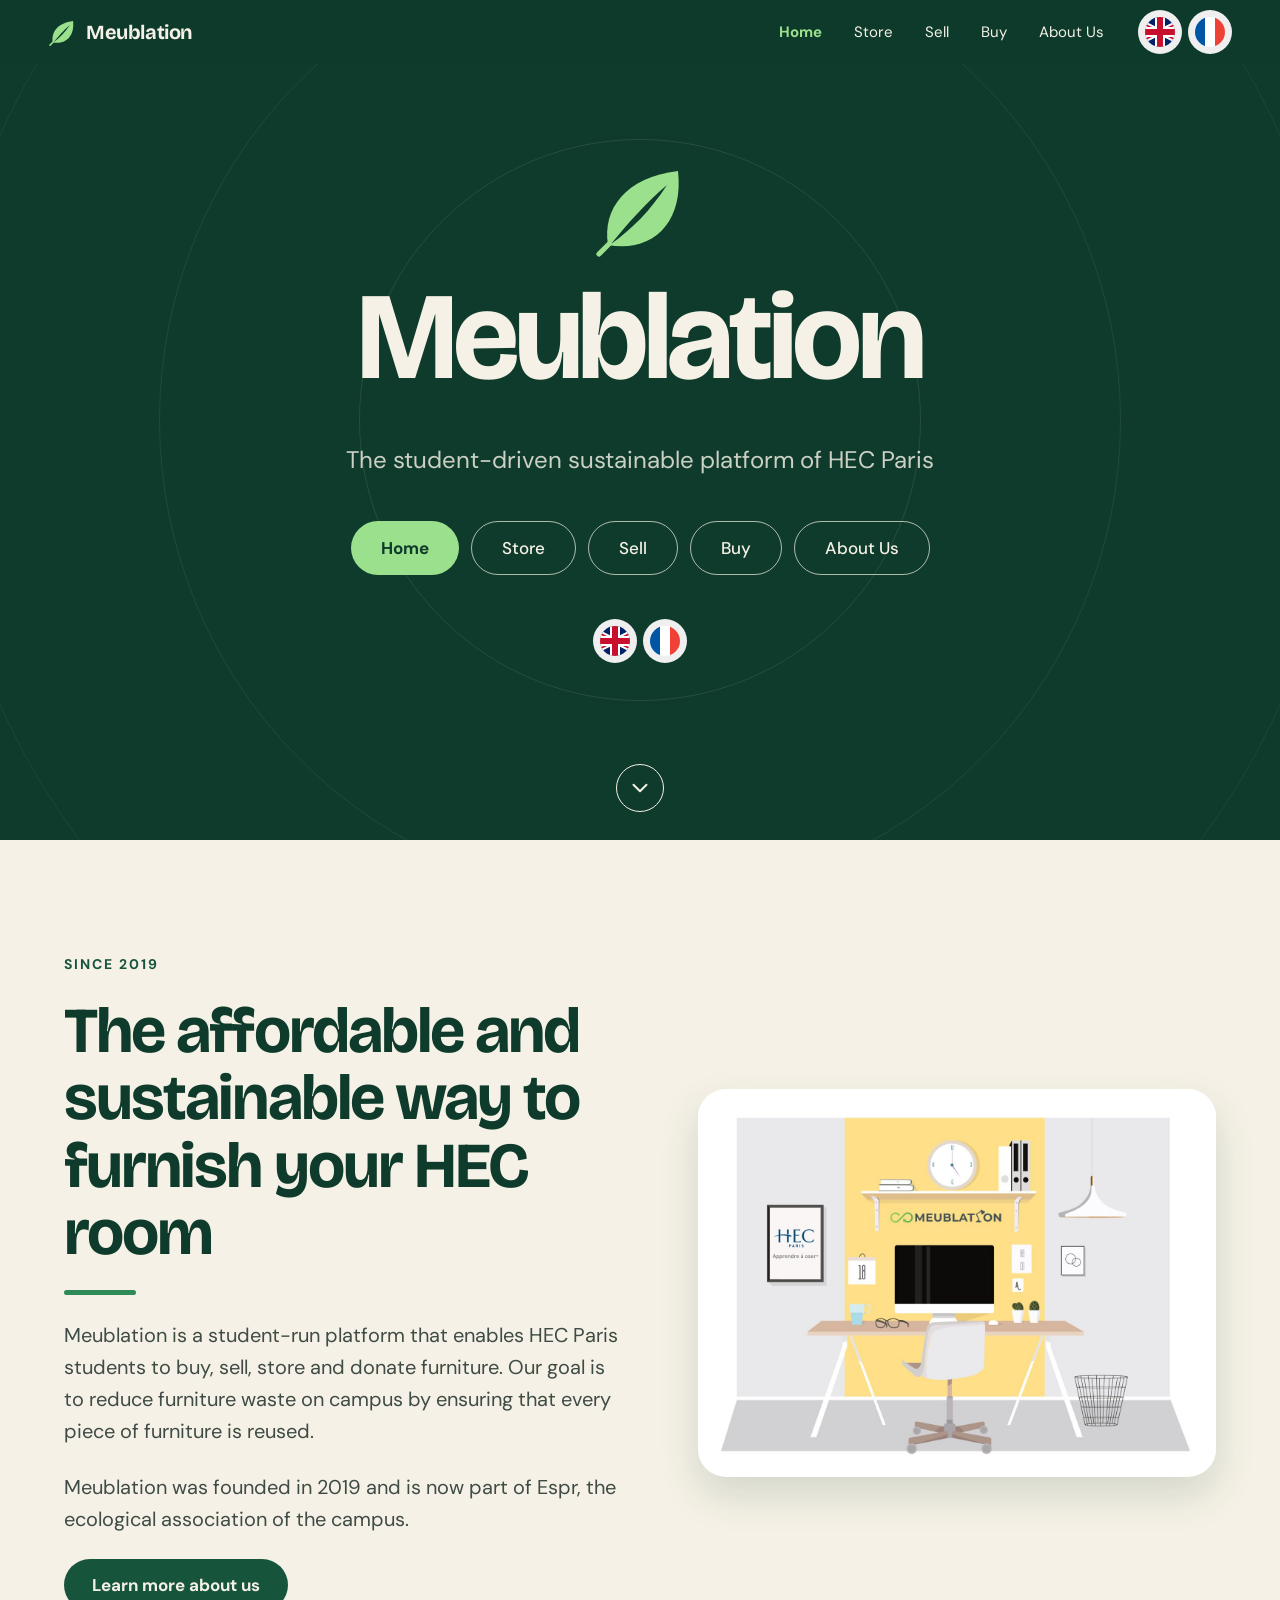
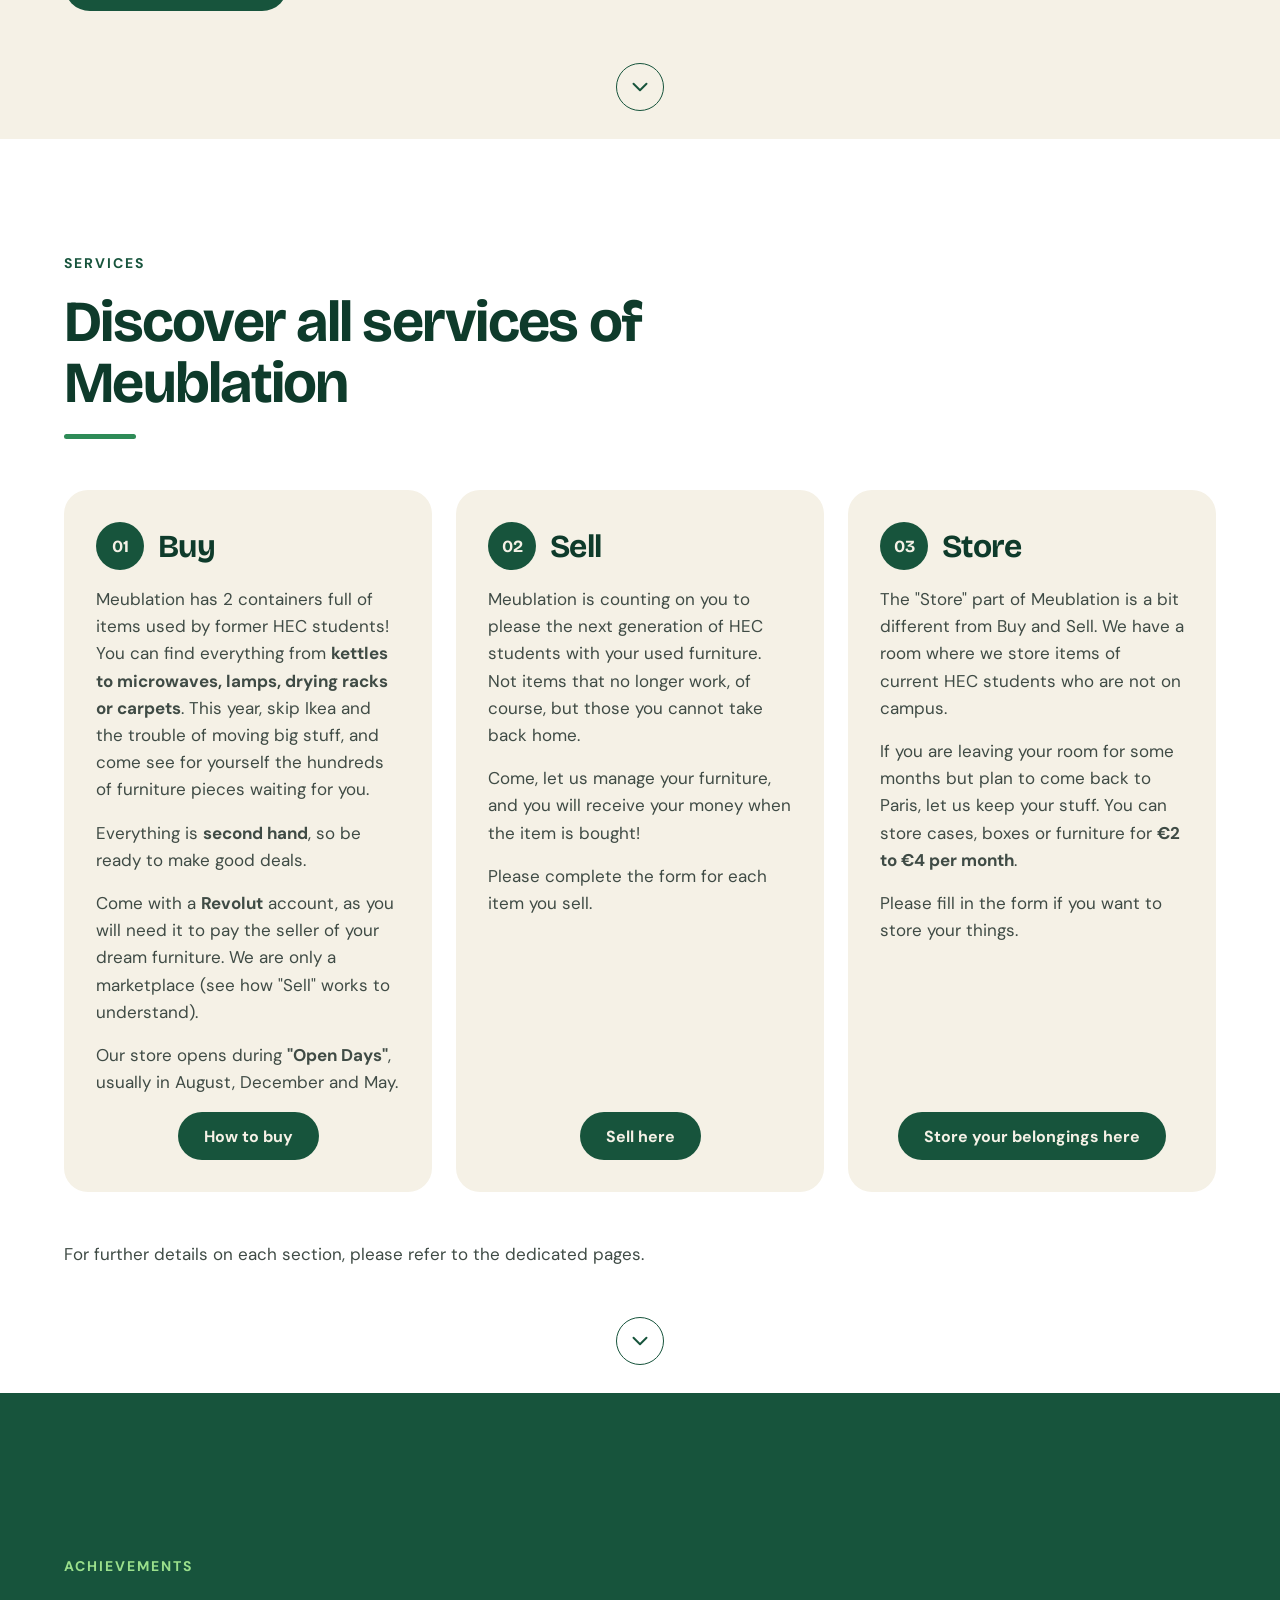
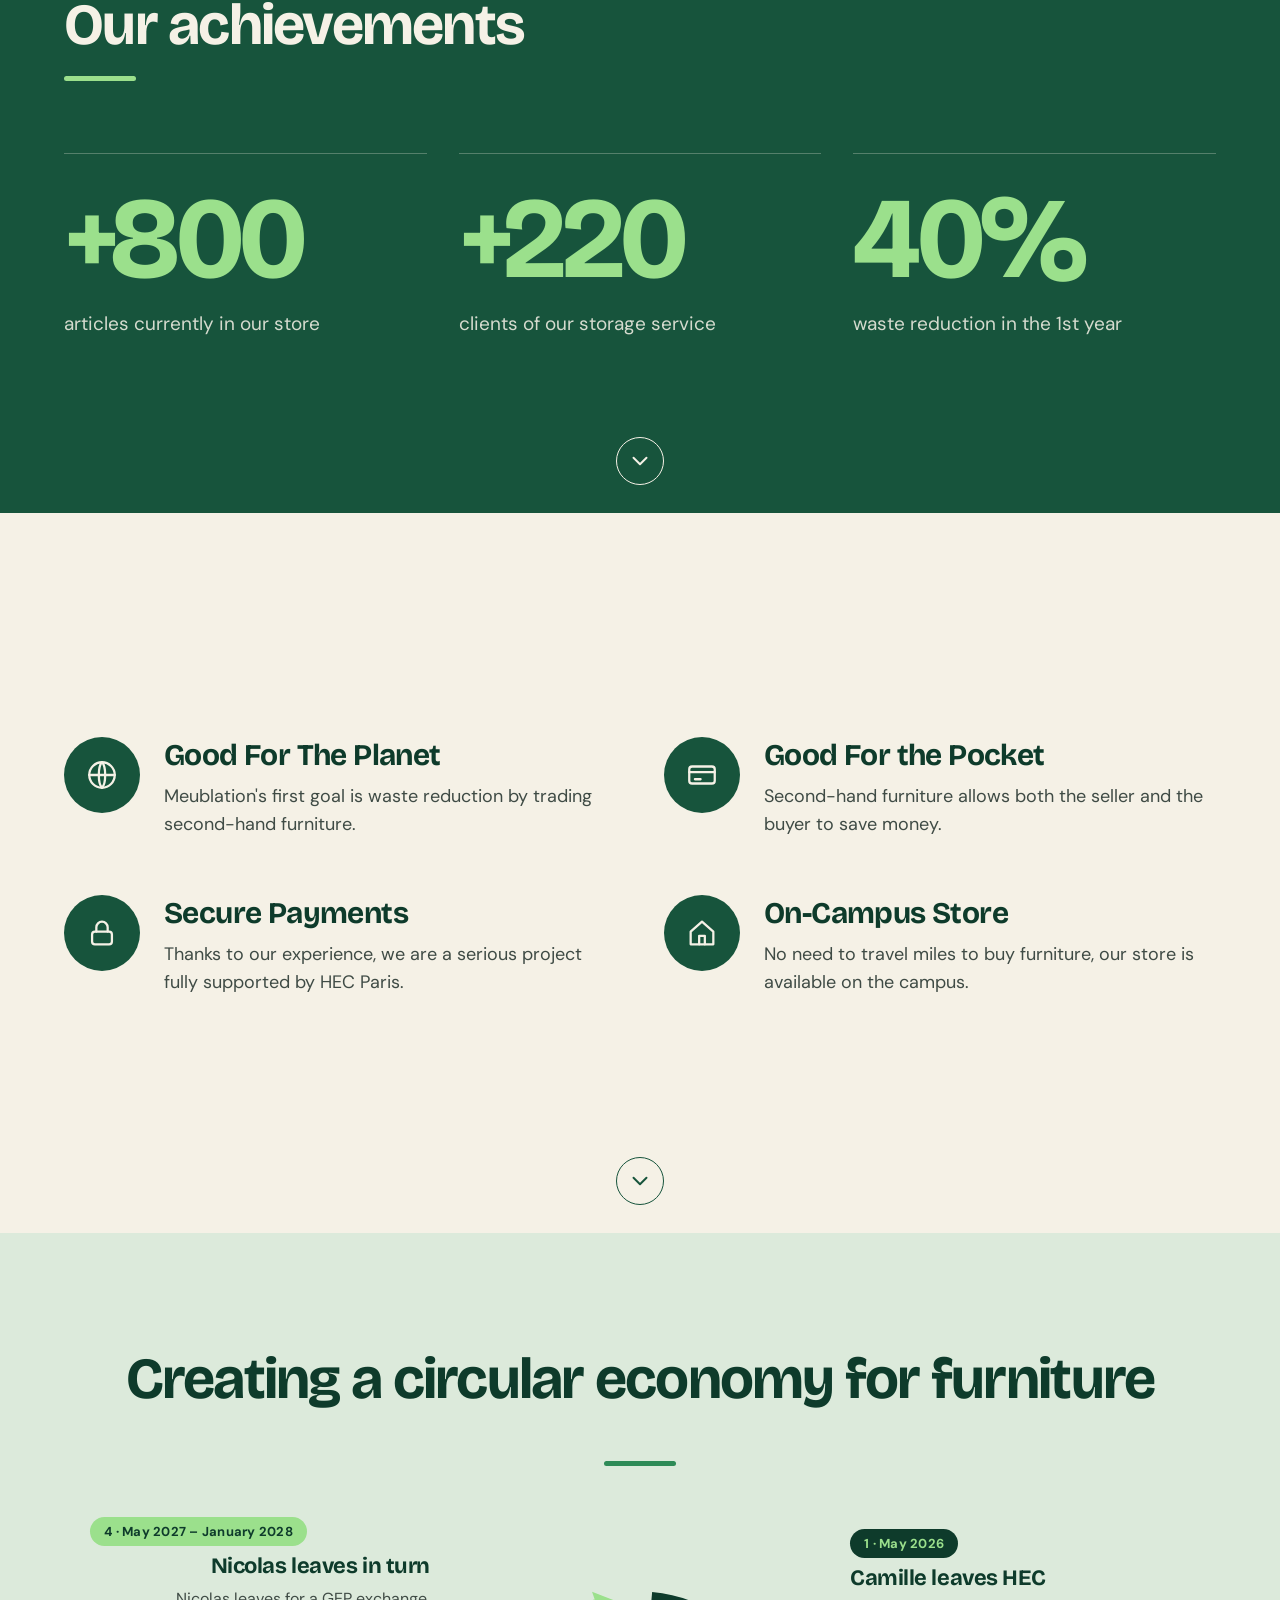
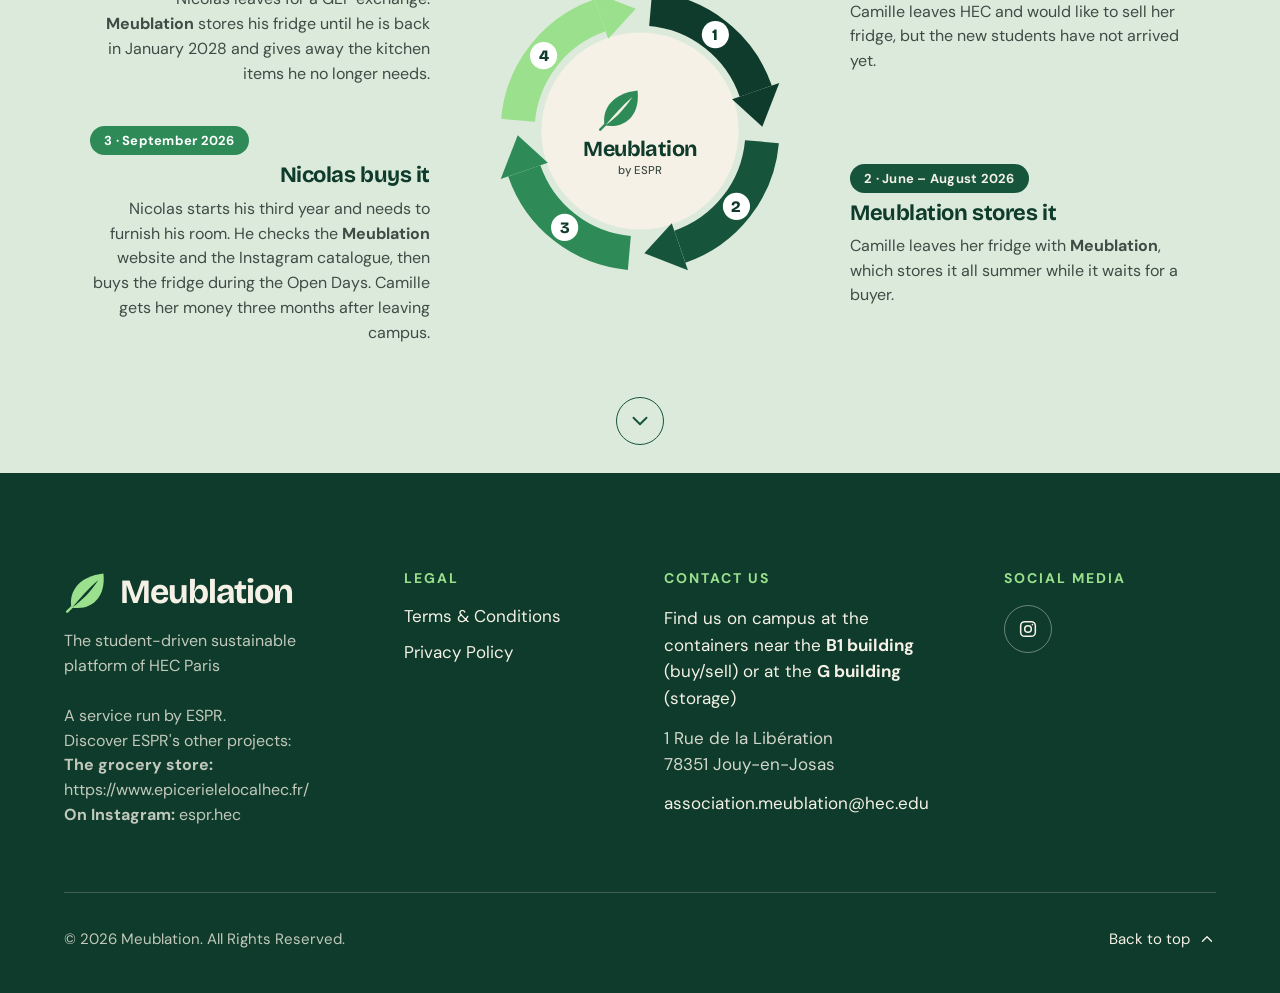
==== commit 172695d5: "Rebuild the site from the latest maquette: 7 pages EN/FR, photos, loader, opening pop-up, calculator" ====
--- a/index.html
+++ b/index.html
@@ -1,30 +1,18 @@
-<!doctype html><html lang="en"><head><meta charset=utf8><meta name=viewport content="width=device-width,initial-scale=1,viewport-fit=cover"><style>:root{color-scheme:light;box-sizing:border-box;padding-top:env(safe-area-inset-top,0px);padding-bottom:env(safe-area-inset-bottom,0px)}html{scroll-padding-top:env(safe-area-inset-top,0px)}body{margin:0;padding:0;font:14px -apple-system,BlinkMacSystemFont,sans-serif;background:#fff;color:#000}img{max-width:100%}[hidden]:not([hidden=until-found i]){display:none!important}
-/* ---- Open Days pop-up ---- */
-.od-popup { position: fixed; right: 20px; bottom: 20px; z-index: 40; width: min(360px, calc(100vw - 32px)); box-sizing: border-box; padding: 24px 24px 22px; border-radius: 22px; background: #17543C; color: #F5F1E6; border: 1px solid rgba(245, 241, 230, 0.2); box-shadow: 0 18px 44px rgba(14, 59, 43, 0.35); display: flex; flex-direction: column; gap: 10px; animation: introIn 0.6s cubic-bezier(0.2, 0.7, 0.2, 1) both; }
-.od-popup[hidden] { display: none; }
-.od-eyebrow { font-size: 14px; font-weight: 700; letter-spacing: 0.14em; text-transform: uppercase; color: #9BE08C; padding-right: 36px; }
-.od-text { margin: 0; font-family: 'Bricolage Grotesque', 'DM Sans', sans-serif; font-weight: 700; font-size: 26px; line-height: 1.15; letter-spacing: -0.02em; }
-.od-close { position: absolute; top: 4px; right: 4px; width: 44px; height: 44px; border: 0; border-radius: 50%; background: none; color: #F5F1E6; cursor: pointer; display: flex; align-items: center; justify-content: center; transition: background 0.2s ease; }
-.od-close:hover { background: rgba(245, 241, 230, 0.14); }
-.od-close:focus-visible { outline: 3px solid #9BE08C; outline-offset: 2px; }
-@media (max-width: 640px) { .od-popup { left: 16px; right: 16px; bottom: 16px; width: auto; } }
-@media (prefers-reduced-motion: reduce) { .od-popup { animation: none; } }
-</style><title>Meublation</title>
-<meta content="Meublation is the student-run platform of HEC Paris to buy, sell and store second-hand furniture on campus." data-i18n-content="cb1694eb" name="description"/>
-<meta content="#0E3B2B" name="theme-color"/>
-<meta content="Meublation – Home" property="og:title"/>
-<meta content="Meublation is the student-run platform of HEC Paris to buy, sell and store second-hand furniture on campus." property="og:description"/>
-<meta content="website" property="og:type"/>
-<meta content="Meublation" property="og:site_name"/>
-<link href="https://fonts.googleapis.com" rel="preconnect"/>
-<link crossorigin="" href="https://fonts.gstatic.com" rel="preconnect"/>
-<link href="https://fonts.googleapis.com/css2?family=Bricolage+Grotesque:wght@500;700&amp;family=DM+Sans:wght@400;500;700&amp;display=swap" rel="stylesheet"/>
+<!doctype html>
+<html lang="en">
+<head>
+<meta charset="utf-8">
+<meta name="viewport" content="width=device-width, initial-scale=1">
+<title data-i18n="title-main">Meublation – Home</title>
+<meta name="description" content="Meublation is the student-run platform of HEC Paris to buy, sell and store second-hand furniture on campus." data-i18n-content="meta-desc">
+<meta name="theme-color" content="#0E3B2B">
+<meta property="og:site_name" content="Meublation">
+<meta property="og:type" content="website">
+<meta property="og:title" content="Meublation – Home">
+<meta property="og:description" content="Meublation is the student-run platform of HEC Paris to buy, sell and store second-hand furniture on campus.">
+<link rel="preconnect" href="https://fonts.googleapis.com">
+<link rel="stylesheet" href="https://fonts.googleapis.com/css2?family=Bricolage+Grotesque:wght@500;700&amp;family=DM+Sans:wght@400;500;700&amp;display=swap">
 <style>
-/* Meublation – shared styles. Colours: dark green #0E3B2B, green #17543C, accent #9BE08C, cream #F5F1E6, mint #DCEADB. */
-:root { --dark: #0E3B2B; --nav: rgba(14, 59, 43, 0.94); }
-html { -webkit-text-size-adjust: 100%; }
-body { margin: 0; background: #F5F1E6; color: #14201B; font-family: 'DM Sans', system-ui, sans-serif; }
-img { max-width: 100%; }
 body { margin: 0; }
 html { scroll-behavior: smooth; }
 a { color: inherit; text-decoration: none; }
@@ -35,36 +23,13 @@
 .btn-ghost:hover { background: #F5F1E6; color: #0E3B2B; }
 .btn-solid:hover { background: #FFFFFF; }
 .btn-dark:hover { background: #0E3B2B; }
-.hb { display: inline-flex; align-items: center; justify-content: center; min-height: 52px; padding: 0 30px; border-radius: 999px; font-size: 17px; font-weight: 500; border: 1.5px solid rgba(245, 241, 230, 0.7); color: #F5F1E6; }
-.hb-on { background: #9BE08C; color: #0E3B2B; border-color: #9BE08C; font-weight: 700; }
-.nl { display: inline-flex; align-items: center; min-height: 44px; padding: 0 14px; border-radius: 999px; font-size: 15px; color: #F5F1E6; transition: background 0.2s ease; }
-.nl:hover { background: rgba(245, 241, 230, 0.14); }
-.nl-on { font-weight: 700; color: #9BE08C; }
-.soc { width: 48px; height: 48px; box-sizing: border-box; border-radius: 50%; border: 1.5px solid rgba(245, 241, 230, 0.4); display: flex; align-items: center; justify-content: center; color: #F5F1E6; transition: background 0.2s ease, color 0.2s ease; }
+.navlink { transition: background 0.2s ease; }
+.navlink:hover { background: rgba(245, 241, 230, 0.14); }
+.soc { transition: background 0.2s ease, color 0.2s ease; }
 .soc:hover { background: #F5F1E6; color: #0E3B2B; }
-.fh { margin: 0 0 4px; font-size: 14px; font-weight: 700; letter-spacing: 0.14em; text-transform: uppercase; color: #9BE08C; }
-.fl { font-size: 17px; color: #F5F1E6; }
-.fl:hover { text-decoration: underline; }
+.flink:hover { text-decoration: underline; }
 .card { transition: transform 0.25s ease, box-shadow 0.25s ease; }
 .card:hover { transform: translateY(-6px); box-shadow: 0 18px 40px rgba(14, 59, 43, 0.14); }
-
-.sec { position: relative; box-sizing: border-box; min-height: 100vh; min-height: 100svh; display: flex; flex-direction: column; justify-content: center; padding: clamp(72px, 9vw, 120px) clamp(20px, 5vw, 64px) clamp(104px, 10vw, 148px); }
-.wrap { width: 100%; max-width: 1200px; margin: 0 auto; }
-.eyebrow { font-size: 14px; font-weight: 700; letter-spacing: 0.14em; text-transform: uppercase; }
-.h2 { margin: 0; font-family: 'Bricolage Grotesque', 'DM Sans', sans-serif; font-weight: 700; font-size: clamp(34px, 4.6vw, 58px); line-height: 1.05; letter-spacing: -0.03em; }
-.h3 { margin: 0; font-family: 'Bricolage Grotesque', 'DM Sans', sans-serif; font-weight: 700; font-size: 28px; line-height: 1.15; letter-spacing: -0.02em; }
-.bar { width: 72px; height: 5px; border-radius: 3px; }
-.txt { margin: 0; font-size: 17px; line-height: 1.6; }
-.lead { margin: 0; font-size: clamp(17px, 1.6vw, 20px); line-height: 1.6; }
-.cardb { box-sizing: border-box; padding: 32px; border-radius: 24px; display: flex; flex-direction: column; gap: 14px; min-width: 0; }
-.ico { flex: none; width: 56px; height: 56px; border-radius: 50%; background: #17543C; color: #F5F1E6; display: flex; align-items: center; justify-content: center; }
-.stepc { flex: 1 1 320px; min-width: 0; box-sizing: border-box; padding: 28px; border-radius: 20px; background: rgba(245, 241, 230, 0.08); border: 1px solid rgba(245, 241, 230, 0.2); display: flex; flex-direction: column; gap: 12px; }
-.stepn { font-family: 'Bricolage Grotesque', 'DM Sans', sans-serif; font-weight: 700; font-size: 44px; line-height: 1; letter-spacing: -0.03em; color: #9BE08C; }
-.pill { display: inline-flex; align-items: center; min-height: 44px; padding: 0 22px; border-radius: 999px; background: #FFFFFF; border: 1px solid #CFE0CE; font-size: 17px; font-weight: 500; color: #0E3B2B; }
-.tile { flex: 1 1 240px; min-width: 0; aspect-ratio: 4 / 3; box-sizing: border-box; border-radius: 20px; background: #F5F1E6; display: flex; align-items: center; justify-content: center; color: #2E7D55; }
-.cd { flex: 1 1 0; min-width: 0; box-sizing: border-box; padding: 22px 8px; border-radius: 18px; background: rgba(245, 241, 230, 0.1); text-align: center; }
-.cdn { font-family: 'Bricolage Grotesque', 'DM Sans', sans-serif; font-weight: 700; font-size: clamp(40px, 6vw, 64px); line-height: 1; letter-spacing: -0.03em; color: #9BE08C; }
-.cdl { margin-top: 8px; font-size: 13px; font-weight: 700; letter-spacing: 0.1em; text-transform: uppercase; color: rgba(245, 241, 230, 0.8); }
 .next { position: absolute; left: 50%; bottom: 28px; margin-left: -24px; width: 48px; height: 48px; box-sizing: border-box; border-radius: 50%; border: 1.5px solid currentColor; display: flex; align-items: center; justify-content: center; transition: background 0.2s ease, color 0.2s ease; }
 .next-dark { color: #17543C; }
 .next-dark:hover { background: #17543C; color: #F5F1E6; }
@@ -75,7 +40,7 @@
 @keyframes rise { from { opacity: 0; transform: translateY(64px); } to { opacity: 1; transform: none; } }
 @keyframes pop { from { opacity: 0; transform: translateY(32px) scale(0.92); } to { opacity: 1; transform: none; } }
 @keyframes grow { from { transform: scaleX(0); } to { transform: scaleX(1); } }
-@keyframes bob { 0%, 100% { transform: translateY(0); } 50% { transform: translateY(6px); } }
+@keyframes bob { 0%, 100% { transform: translateY(0); } 50% { transform: translateY(9px); } }
 @keyframes barin { from { opacity: 0; transform: translateY(-100%); } to { opacity: 1; transform: none; } }
 
 .intro { animation: introIn 0.9s cubic-bezier(0.2, 0.7, 0.2, 1) both; }
@@ -92,7 +57,6 @@
   .d2 { animation-range: entry 8% entry 63%; }
   .d3 { animation-range: entry 16% entry 71%; }
   .d4 { animation-range: entry 24% entry 79%; }
-  .d5 { animation-range: entry 30% entry 85%; }
   .topbar { animation: barin linear both; animation-timeline: scroll(root); animation-range: 480px 640px; }
 }
 
@@ -100,575 +64,378 @@
   html { scroll-behavior: auto; }
   .intro, .reveal, .pop, .rule, .cue, .topbar { animation: none !important; }
 }
-.row { display: flex; flex-wrap: wrap; align-items: baseline; gap: 12px 32px; padding: 28px 0; border-top: 1px solid #CBD6C8; }
-.year { flex: 0 0 150px; font-family: 'Bricolage Grotesque', 'DM Sans', sans-serif; font-weight: 700; font-size: clamp(40px, 5vw, 56px); line-height: 1; letter-spacing: -0.03em; color: #17543C; }
-.big { font-family: 'Bricolage Grotesque', 'DM Sans', sans-serif; font-weight: 700; font-size: clamp(64px, 9vw, 120px); line-height: 1; letter-spacing: -0.04em; }
-.avatar { flex: none; width: 72px; height: 72px; border-radius: 50%; background: #17543C; color: #F5F1E6; display: flex; align-items: center; justify-content: center; font-family: 'Bricolage Grotesque', 'DM Sans', sans-serif; font-weight: 700; font-size: 26px; }
-.navlink { transition: background 0.2s ease; }
-.navlink:hover { background: rgba(245, 241, 230, 0.14); }
-.flink:hover { text-decoration: underline; }
-body.p-about .ico { flex: none; width: 76px; height: 76px; border-radius: 50%; background: #17543C; color: #F5F1E6; display: flex; align-items: center; justify-content: center; }
-body.p-about .pill { display: inline-flex; align-items: center; min-height: 40px; padding: 0 18px; border-radius: 999px; background: #FFFFFF; border: 1px solid #CFE0CE; font-size: 16px; color: #0E3B2B; }
-
-/* ---- Page-specific variants ---- */
-body.p-store .stepc { flex-basis: 200px; }
-body.p-buy .tile { background: #F5F1E6; }
-
-/* ---- Language switch (two flags) ---- */
 .langs { display: inline-flex; align-items: center; gap: 6px; flex: none; }
-.lang { width: 44px; height: 44px; box-sizing: border-box; padding: 5px; border-radius: 50%; border: 2px solid transparent; background: none; cursor: pointer; display: inline-flex; align-items: center; justify-content: center; transition: border-color 0.2s ease, transform 0.2s ease; }
+.lang { width: 44px; height: 44px; box-sizing: border-box; padding: 5px; border-radius: 50%; border: 2px solid transparent; display: inline-flex; align-items: center; justify-content: center; transition: border-color 0.2s ease, transform 0.2s ease; }
 .lang:hover { transform: scale(1.08); }
-.lang[aria-pressed="true"] { border-color: #9BE08C; }
-.lang:focus-visible { outline: 3px solid #9BE08C; outline-offset: 2px; }
+.lang-on { border-color: #9BE08C; }
 .lang svg { display: block; width: 100%; height: 100%; border-radius: 50%; overflow: hidden; }
 .topbar .langs { margin-left: 4px; }
 @media (max-width: 640px) { .brand-txt { display: none; } .topbar { gap: 8px; } }
-
-/* ---- Google Forms ---- */
-.gform { display: block; width: 100%; height: var(--gh, 1600px); border: 0; }
-@media (max-width: 640px) { .gform { height: var(--gh-m, 2000px); } }
-@media (min-width: 960px) { .side-card { position: sticky; top: 88px; align-self: flex-start; } }
-
+.cyc { width: 100%; display: grid; grid-template-columns: 1fr minmax(260px, 340px) 1fr; grid-template-areas: "s4 ring s1" "s3 ring s2"; gap: 40px 40px; align-items: center; text-align: left; }
+.cyc-s1 { grid-area: s1; } .cyc-s2 { grid-area: s2; } .cyc-s3 { grid-area: s3; } .cyc-s4 { grid-area: s4; }
+.cyc-s3, .cyc-s4 { text-align: right; } .cyc-s3 .cyc-chip, .cyc-s4 .cyc-chip { align-self: flex-end; }
+@media (max-width: 900px) { .cyc { grid-template-columns: 1fr; grid-template-areas: "ring" "s1" "s2" "s3" "s4"; gap: 28px; } .cyc-ring { max-width: 320px; margin: 0 auto; } .cyc-s3, .cyc-s4 { text-align: left; } .cyc-s3 .cyc-chip, .cyc-s4 .cyc-chip { align-self: flex-start; } }
+
+/* ---- Opening pop-up (home page) ---- */
+.pu-overlay { position: fixed; inset: 0; z-index: 100; box-sizing: border-box; display: flex; align-items: center; justify-content: center; padding: 20px; overflow-y: auto; background: rgba(8, 36, 27, 0.66); animation: pu-fade 0.35s ease both; }
+.pu-overlay[hidden] { display: none; }
+.pu-card { position: relative; width: 100%; max-width: 560px; margin: auto; box-sizing: border-box; padding: 48px 48px 44px; border-radius: 32px; background: #F5F1E6; color: #0E3B2B; display: flex; flex-direction: column; align-items: center; gap: 20px; text-align: center; box-shadow: 0 30px 80px rgba(0, 0, 0, 0.45); font-family: 'DM Sans', sans-serif; animation: pu-in 0.55s cubic-bezier(0.2, 0.8, 0.2, 1) both; }
+.pu-card:focus { outline: none; }
+.pu-x { position: absolute; right: 16px; top: 16px; width: 44px; height: 44px; border: 0; border-radius: 50%; background: transparent; color: #17543C; display: flex; align-items: center; justify-content: center; cursor: pointer; transition: background 0.2s ease; }
+.pu-x:hover { background: #DCEADB; }
+.pu-ico { width: 68px; height: 68px; border-radius: 50%; background: #17543C; color: #9BE08C; display: flex; align-items: center; justify-content: center; }
+.pu-badge { padding: 6px 14px; border-radius: 999px; background: #DCEADB; color: #17543C; font-size: 13px; font-weight: 700; letter-spacing: 0.08em; text-transform: uppercase; }
+.pu-title { margin: 0; font-family: 'Bricolage Grotesque', 'DM Sans', sans-serif; font-weight: 700; font-size: 40px; line-height: 1.08; letter-spacing: -0.03em; }
+.pu-info { margin: 0; font-size: 18px; line-height: 1.5; color: #3F4B45; }
+.pu-count { width: 100%; box-sizing: border-box; padding: 22px 20px 20px; border-radius: 24px; background: #0E3B2B; color: #F5F1E6; display: flex; flex-direction: column; align-items: center; gap: 2px; }
+.pu-num { font-family: 'Bricolage Grotesque', 'DM Sans', sans-serif; font-weight: 700; font-size: 104px; line-height: 1; letter-spacing: -0.04em; color: #9BE08C; }
+.pu-num.pu-word { font-size: 64px; padding: 20px 0; }
+.pu-lbl { font-size: 18px; font-weight: 500; }
+.pu-btn { width: 100%; min-height: 56px; border: 0; border-radius: 999px; background: #17543C; color: #F5F1E6; font-family: inherit; font-size: 18px; font-weight: 700; cursor: pointer; transition: transform 0.2s ease, background 0.2s ease; }
+.pu-btn:hover { transform: translateY(-2px); background: #0E3B2B; }
+.pu-btn:focus-visible, .pu-x:focus-visible { outline: 3px solid #2E8B57; outline-offset: 3px; }
+html.pu-open { overflow: hidden; }
+@keyframes pu-in { from { opacity: 0; transform: translateY(24px) scale(0.97); } to { opacity: 1; transform: none; } }
+@keyframes pu-fade { from { opacity: 0; } to { opacity: 1; } }
+@media (max-width: 640px) { .pu-card { padding: 28px 28px 24px; } .pu-title { font-size: 30px; } .pu-num { font-size: 84px; } .pu-num.pu-word { font-size: 52px; } }
+@media (prefers-reduced-motion: reduce) { .pu-card, .pu-overlay { animation: none; } .pu-btn:hover { transform: none; } }
 </style>
-</head><body>
+<script src="js/loader.js"></script>
+</head>
+<body>
 <div id="top" style="font-family: 'DM Sans', system-ui, sans-serif; color: #14201B; background: #F5F1E6;">
 <!-- Compact menu, appears once the first screen is scrolled past -->
-<nav aria-label="Main menu" class="topbar" data-i18n-aria="4d7a3b1c" style="position: sticky; top: 0; z-index: 30; height: 64px; margin-bottom: -64px; box-sizing: border-box; display: flex; align-items: center; gap: 16px; padding: 0 clamp(16px, 4vw, 48px); background: var(--nav); color: #F5F1E6;">
+<nav aria-label="Main menu" class="topbar" data-i18n-aria="633292c6" style="position: sticky; top: 0; z-index: 30; height: 64px; margin-bottom: -64px; box-sizing: border-box; display: flex; align-items: center; gap: 16px; padding: 0 clamp(16px, 4vw, 48px); background: rgba(14, 59, 43, 0.94); color: #F5F1E6;">
 <a href="#top" style="display: flex; align-items: center; gap: 10px; flex: none; min-height: 44px; font-family: 'Bricolage Grotesque', 'DM Sans', sans-serif; font-weight: 700; font-size: 20px; letter-spacing: -0.02em; color: #F5F1E6;">
-<svg aria-hidden="true" height="28" style="color: var(--dark);" viewBox="0 0 48 48" width="28"><path d="M8 42C5 24 17 8 43 5C46 31 30 46 8 42z" fill="#9BE08C"></path><path d="M9.5 41.5C18 31 27 21 37.5 12C29 25 20 34 9.5 41.5z" fill="currentColor"></path><path d="M8.5 41.5L3.5 46.5" fill="none" stroke="#9BE08C" stroke-linecap="round" stroke-width="2.6"></path></svg>
+<svg aria-hidden="true" height="28" style="color: #0E3B2B;" viewbox="0 0 48 48" width="28"><path d="M8 42C5 24 17 8 43 5C46 31 30 46 8 42z" fill="#9BE08C"></path><path d="M9.5 41.5C18 31 27 21 37.5 12C29 25 20 34 9.5 41.5z" fill="currentColor"></path><path d="M8.5 41.5L3.5 46.5" fill="none" stroke="#9BE08C" stroke-linecap="round" stroke-width="2.6"></path></svg>
 <span class="brand-txt">Meublation</span>
 </a>
 <div style="display: flex; gap: 4px; margin-left: auto; overflow-x: auto; min-width: 0; white-space: nowrap;">
-<a class="navlink" data-i18n="8cf04a97" href="#top" style="display: inline-flex; align-items: center; min-height: 44px; padding: 0 14px; border-radius: 999px; font-size: 15px; font-weight: 700; color: #9BE08C;">Home</a>
-<a class="navlink" data-i18n="fdb0c388" href="store.html" style="display: inline-flex; align-items: center; min-height: 44px; padding: 0 14px; border-radius: 999px; font-size: 15px; color: #F5F1E6;">Store</a>
-<a class="navlink" data-i18n="3068c5a9" href="sell.html" style="display: inline-flex; align-items: center; min-height: 44px; padding: 0 14px; border-radius: 999px; font-size: 15px; color: #F5F1E6;">Sell</a>
-<a class="navlink" data-i18n="831a28f1" href="buy.html" style="display: inline-flex; align-items: center; min-height: 44px; padding: 0 14px; border-radius: 999px; font-size: 15px; color: #F5F1E6;">Buy</a>
-<a class="navlink" data-i18n="9e66e6bd" href="about.html" style="display: inline-flex; align-items: center; min-height: 44px; padding: 0 14px; border-radius: 999px; font-size: 15px; color: #F5F1E6;">About Us</a>
-</div>
-<div aria-label="Language" class="langs" data-i18n-aria="4994a8ff" role="group"><button aria-label="English" aria-pressed="true" class="lang" data-lang="en" title="English" type="button"><svg aria-hidden="true" preserveAspectRatio="xMidYMid slice" viewBox="0 0 60 30"><rect fill="#012169" height="30" width="60"></rect><path d="M0 0L60 30M60 0L0 30" stroke="#FFFFFF" stroke-width="6"></path><path d="M0 0L60 30M60 0L0 30" stroke="#C8102E" stroke-width="2"></path><path d="M30 0V30M0 15H60" stroke="#FFFFFF" stroke-width="10"></path><path d="M30 0V30M0 15H60" stroke="#C8102E" stroke-width="6"></path></svg></button><button aria-label="Français" aria-pressed="false" class="lang" data-lang="fr" title="Français" type="button"><svg aria-hidden="true" preserveAspectRatio="none" viewBox="0 0 3 2"><rect fill="#0055A4" height="2" width="1"></rect><rect fill="#FFFFFF" height="2" width="1" x="1"></rect><rect fill="#EF4135" height="2" width="1" x="2"></rect></svg></button></div>
+<a class="navlink" data-i18n="70f8bb9a" href="#top" style="display: inline-flex; align-items: center; min-height: 44px; padding: 0 14px; border-radius: 999px; font-size: 15px; font-weight: 700; color: #9BE08C;">Home</a>
+<a class="navlink" data-i18n="0d8a7046" href="store.html" style="display: inline-flex; align-items: center; min-height: 44px; padding: 0 14px; border-radius: 999px; font-size: 15px; color: #F5F1E6;">Store</a>
+<a class="navlink" data-i18n="fa3cf2ad" href="sell.html" style="display: inline-flex; align-items: center; min-height: 44px; padding: 0 14px; border-radius: 999px; font-size: 15px; color: #F5F1E6;">Sell</a>
+<a class="navlink" data-i18n="7ceca51f" href="buy.html" style="display: inline-flex; align-items: center; min-height: 44px; padding: 0 14px; border-radius: 999px; font-size: 15px; color: #F5F1E6;">Buy</a>
+<a class="navlink" data-i18n="c887b9d3" href="about.html" style="display: inline-flex; align-items: center; min-height: 44px; padding: 0 14px; border-radius: 999px; font-size: 15px; color: #F5F1E6;">About Us</a>
+</div>
+<div aria-label="Language" class="langs" data-i18n-aria="6d40bece" role="group"><button aria-label="English" aria-pressed="true" class="lang" data-lang="en" title="English" type="button"><svg aria-hidden="true" preserveaspectratio="xMidYMid slice" viewbox="0 0 60 30"><rect fill="#012169" height="30" width="60"></rect><path d="M0 0L60 30M60 0L0 30" stroke="#FFFFFF" stroke-width="6"></path><path d="M0 0L60 30M60 0L0 30" stroke="#C8102E" stroke-width="2"></path><path d="M30 0V30M0 15H60" stroke="#FFFFFF" stroke-width="10"></path><path d="M30 0V30M0 15H60" stroke="#C8102E" stroke-width="6"></path></svg></button><button aria-label="Français" aria-pressed="false" class="lang" data-lang="fr" title="Français" type="button"><svg aria-hidden="true" preserveaspectratio="none" viewbox="0 0 3 2"><rect fill="#0055A4" height="2" width="1"></rect><rect fill="#FFFFFF" height="2" width="1" x="1"></rect><rect fill="#EF4135" height="2" width="1" x="2"></rect></svg></button></div>
 </nav>
 <!-- 1. Full-screen header -->
-<header style="position: relative; overflow: hidden; min-height: 100vh; min-height: 100svh; box-sizing: border-box; display: flex; flex-direction: column; align-items: center; justify-content: center; gap: clamp(28px, 4vw, 44px); padding: 104px clamp(20px, 5vw, 64px) 120px; text-align: center; background: var(--dark); color: #F5F1E6;">
+<header style="position: relative; overflow: hidden; min-height: 840px; box-sizing: border-box; display: flex; flex-direction: column; align-items: center; justify-content: center; gap: clamp(28px, 4vw, 44px); padding: 104px clamp(20px, 5vw, 64px) 120px; text-align: center; background: #0E3B2B; color: #F5F1E6;">
 <div aria-hidden="true" style="position: absolute; left: 50%; top: 50%; width: 560px; height: 560px; border-radius: 50%; border: 1px solid rgba(245, 241, 230, 0.10); transform: translate(-50%, -50%);"></div>
 <div aria-hidden="true" style="position: absolute; left: 50%; top: 50%; width: 960px; height: 960px; border-radius: 50%; border: 1px solid rgba(245, 241, 230, 0.08); transform: translate(-50%, -50%);"></div>
 <div aria-hidden="true" style="position: absolute; left: 50%; top: 50%; width: 1400px; height: 1400px; border-radius: 50%; border: 1px solid rgba(245, 241, 230, 0.06); transform: translate(-50%, -50%);"></div>
 <div class="intro" style="position: relative; display: flex; flex-direction: column; align-items: center; gap: 18px;">
-<svg aria-hidden="true" height="96" style="color: var(--dark);" viewBox="0 0 48 48" width="96"><path d="M8 42C5 24 17 8 43 5C46 31 30 46 8 42z" fill="#9BE08C"></path><path d="M9.5 41.5C18 31 27 21 37.5 12C29 25 20 34 9.5 41.5z" fill="currentColor"></path><path d="M8.5 41.5L3.5 46.5" fill="none" stroke="#9BE08C" stroke-linecap="round" stroke-width="2.6"></path></svg>
+<svg aria-hidden="true" height="96" style="color: #0E3B2B;" viewbox="0 0 48 48" width="96"><path d="M8 42C5 24 17 8 43 5C46 31 30 46 8 42z" fill="#9BE08C"></path><path d="M9.5 41.5C18 31 27 21 37.5 12C29 25 20 34 9.5 41.5z" fill="currentColor"></path><path d="M8.5 41.5L3.5 46.5" fill="none" stroke="#9BE08C" stroke-linecap="round" stroke-width="2.6"></path></svg>
 <h1 style="margin: 0; font-family: 'Bricolage Grotesque', 'DM Sans', sans-serif; font-weight: 700; font-size: clamp(54px, 11vw, 124px); line-height: 1; letter-spacing: -0.035em;">Meublation</h1>
 </div>
-<p class="intro intro-2" data-i18n="d348bb09" style="position: relative; margin: 0; max-width: 620px; font-size: clamp(18px, 2.2vw, 24px); line-height: 1.4; color: rgba(245, 241, 230, 0.82);">The student-driven sustainable platform of HEC Paris</p>
-<nav aria-label="Sections" class="intro intro-3" data-i18n-aria="855c3eca" style="position: relative; display: flex; flex-wrap: wrap; justify-content: center; gap: 12px; max-width: 760px;">
-<a class="btn btn-solid" data-i18n="8cf04a97" href="index.html" style="display: inline-flex; align-items: center; justify-content: center; min-height: 52px; padding: 0 30px; border-radius: 999px; background: #9BE08C; color: #0E3B2B; font-size: 17px; font-weight: 700;">Home</a>
-<a class="btn btn-ghost" data-i18n="fdb0c388" href="store.html" style="display: inline-flex; align-items: center; justify-content: center; min-height: 52px; padding: 0 30px; border-radius: 999px; border: 1.5px solid rgba(245, 241, 230, 0.7); color: #F5F1E6; font-size: 17px; font-weight: 500;">Store</a>
-<a class="btn btn-ghost" data-i18n="3068c5a9" href="sell.html" style="display: inline-flex; align-items: center; justify-content: center; min-height: 52px; padding: 0 30px; border-radius: 999px; border: 1.5px solid rgba(245, 241, 230, 0.7); color: #F5F1E6; font-size: 17px; font-weight: 500;">Sell</a>
-<a class="btn btn-ghost" data-i18n="831a28f1" href="buy.html" style="display: inline-flex; align-items: center; justify-content: center; min-height: 52px; padding: 0 30px; border-radius: 999px; border: 1.5px solid rgba(245, 241, 230, 0.7); color: #F5F1E6; font-size: 17px; font-weight: 500;">Buy</a>
-<a class="btn btn-ghost" data-i18n="9e66e6bd" href="about.html" style="display: inline-flex; align-items: center; justify-content: center; min-height: 52px; padding: 0 30px; border-radius: 999px; border: 1.5px solid rgba(245, 241, 230, 0.7); color: #F5F1E6; font-size: 17px; font-weight: 500;">About Us</a>
+<p class="intro intro-2" data-i18n="1f392af0" style="position: relative; margin: 0; max-width: 620px; font-size: clamp(18px, 2.2vw, 24px); line-height: 1.4; color: rgba(245, 241, 230, 0.82);">The student-driven sustainable platform of HEC Paris</p>
+<nav aria-label="Sections" class="intro intro-3" data-i18n-aria="af4428ac" style="position: relative; display: flex; flex-wrap: wrap; justify-content: center; gap: 12px; max-width: 760px;">
+<a class="btn btn-solid" data-i18n="70f8bb9a" href="#top" style="display: inline-flex; align-items: center; justify-content: center; min-height: 52px; padding: 0 30px; border-radius: 999px; background: #9BE08C; color: #0E3B2B; font-size: 17px; font-weight: 700;">Home</a>
+<a class="btn btn-ghost" data-i18n="0d8a7046" href="store.html" style="display: inline-flex; align-items: center; justify-content: center; min-height: 52px; padding: 0 30px; border-radius: 999px; border: 1.5px solid rgba(245, 241, 230, 0.7); color: #F5F1E6; font-size: 17px; font-weight: 500;">Store</a>
+<a class="btn btn-ghost" data-i18n="fa3cf2ad" href="sell.html" style="display: inline-flex; align-items: center; justify-content: center; min-height: 52px; padding: 0 30px; border-radius: 999px; border: 1.5px solid rgba(245, 241, 230, 0.7); color: #F5F1E6; font-size: 17px; font-weight: 500;">Sell</a>
+<a class="btn btn-ghost" data-i18n="7ceca51f" href="buy.html" style="display: inline-flex; align-items: center; justify-content: center; min-height: 52px; padding: 0 30px; border-radius: 999px; border: 1.5px solid rgba(245, 241, 230, 0.7); color: #F5F1E6; font-size: 17px; font-weight: 500;">Buy</a>
+<a class="btn btn-ghost" data-i18n="c887b9d3" href="about.html" style="display: inline-flex; align-items: center; justify-content: center; min-height: 52px; padding: 0 30px; border-radius: 999px; border: 1.5px solid rgba(245, 241, 230, 0.7); color: #F5F1E6; font-size: 17px; font-weight: 500;">About Us</a>
 </nav>
-<div class="intro intro-3" style="position: relative;"><div aria-label="Language" class="langs" data-i18n-aria="4994a8ff" role="group"><button aria-label="English" aria-pressed="true" class="lang" data-lang="en" title="English" type="button"><svg aria-hidden="true" preserveAspectRatio="xMidYMid slice" viewBox="0 0 60 30"><rect fill="#012169" height="30" width="60"></rect><path d="M0 0L60 30M60 0L0 30" stroke="#FFFFFF" stroke-width="6"></path><path d="M0 0L60 30M60 0L0 30" stroke="#C8102E" stroke-width="2"></path><path d="M30 0V30M0 15H60" stroke="#FFFFFF" stroke-width="10"></path><path d="M30 0V30M0 15H60" stroke="#C8102E" stroke-width="6"></path></svg></button><button aria-label="Français" aria-pressed="false" class="lang" data-lang="fr" title="Français" type="button"><svg aria-hidden="true" preserveAspectRatio="none" viewBox="0 0 3 2"><rect fill="#0055A4" height="2" width="1"></rect><rect fill="#FFFFFF" height="2" width="1" x="1"></rect><rect fill="#EF4135" height="2" width="1" x="2"></rect></svg></button></div></div>
-<a aria-label="Scroll down" class="next next-light intro intro-4" data-i18n-aria="b7d001ca" href="#intro"><svg aria-hidden="true" class="cue" fill="none" height="26" stroke="currentColor" stroke-linecap="round" stroke-linejoin="round" stroke-width="1.8" viewBox="0 0 24 24" width="26"><path d="M6 9l6 6 6-6"></path></svg></a>
+<div class="intro intro-3" style="position: relative;"><div aria-label="Language" class="langs" data-i18n-aria="6d40bece" role="group"><button aria-label="English" aria-pressed="true" class="lang" data-lang="en" title="English" type="button"><svg aria-hidden="true" preserveaspectratio="xMidYMid slice" viewbox="0 0 60 30"><rect fill="#012169" height="30" width="60"></rect><path d="M0 0L60 30M60 0L0 30" stroke="#FFFFFF" stroke-width="6"></path><path d="M0 0L60 30M60 0L0 30" stroke="#C8102E" stroke-width="2"></path><path d="M30 0V30M0 15H60" stroke="#FFFFFF" stroke-width="10"></path><path d="M30 0V30M0 15H60" stroke="#C8102E" stroke-width="6"></path></svg></button><button aria-label="Français" aria-pressed="false" class="lang" data-lang="fr" title="Français" type="button"><svg aria-hidden="true" preserveaspectratio="none" viewbox="0 0 3 2"><rect fill="#0055A4" height="2" width="1"></rect><rect fill="#FFFFFF" height="2" width="1" x="1"></rect><rect fill="#EF4135" height="2" width="1" x="2"></rect></svg></button></div></div>
+<a aria-label="Scroll down" class="next next-light intro intro-4" data-i18n-aria="0d504279" href="#intro"><svg aria-hidden="true" class="cue" fill="none" height="26" stroke="currentColor" stroke-linecap="round" stroke-linejoin="round" stroke-width="1.8" viewbox="0 0 24 24" width="26"><path d="M6 9l6 6 6-6"></path></svg></a>
 </header>
 <!-- 2. Intro -->
-<section id="intro" style="min-height: 100vh; min-height: 100svh; box-sizing: border-box; display: flex; flex-direction: column; justify-content: center; position: relative; padding: clamp(72px, 9vw, 120px) clamp(20px, 5vw, 64px) clamp(104px, 10vw, 148px); background: #F5F1E6;">
+<section id="intro" style="min-height: 800px; box-sizing: border-box; display: flex; flex-direction: column; justify-content: center; position: relative; padding: clamp(72px, 9vw, 120px) clamp(20px, 5vw, 64px) clamp(104px, 10vw, 148px); background: #F5F1E6;">
 <div style="width: 100%; max-width: 1200px; margin: 0 auto; display: flex; flex-wrap: wrap; align-items: center; gap: clamp(36px, 6vw, 80px);">
 <div style="flex: 1 1 420px; min-width: 0; display: flex; flex-direction: column; gap: 24px;">
-<div class="reveal" data-i18n="7c975014" style="font-size: 14px; font-weight: 700; letter-spacing: 0.14em; text-transform: uppercase; color: #17543C;">Since 2019</div>
-<h2 class="reveal d2" data-i18n="7f1c1bc7" style="margin: 0; font-family: 'Bricolage Grotesque', 'DM Sans', sans-serif; font-weight: 700; font-size: clamp(36px, 5vw, 64px); line-height: 1.05; letter-spacing: -0.03em; color: #0E3B2B;">The affordable and sustainable way to furnish your HEC room</h2>
+<div data-i18n="284fbfe1" style="font-size: 14px; font-weight: 700; letter-spacing: 0.14em; text-transform: uppercase; color: #17543C;">Since 2019</div>
+<h2 data-i18n="fff30be7" style="margin: 0; font-family: 'Bricolage Grotesque', 'DM Sans', sans-serif; font-weight: 700; font-size: clamp(36px, 5vw, 64px); line-height: 1.05; letter-spacing: -0.03em; color: #0E3B2B;">The affordable and sustainable way to furnish your HEC room</h2>
 <div class="rule" style="width: 72px; height: 5px; border-radius: 3px; background: #2E8B57;"></div>
-<p class="reveal d3" data-i18n="13617f20" style="margin: 0; font-size: clamp(17px, 1.6vw, 20px); line-height: 1.6; color: #3F4B45;">Meublation is a student-run platform that enables HEC Paris students to buy, sell, store and donate furniture. Our goal is to reduce furniture waste on campus by ensuring that every piece of furniture is reused.</p>
-<p class="reveal d4" data-i18n="f549bf99" style="margin: 0; font-size: clamp(17px, 1.6vw, 20px); line-height: 1.6; color: #3F4B45;">Meublation was founded in 2019 and is now part of Espr, the ecological association of the campus.</p>
-<a class="btn btn-dark" data-i18n="bf137298" href="about.html" style="align-self: flex-start; display: inline-flex; align-items: center; min-height: 52px; padding: 0 28px; border-radius: 999px; background: #17543C; color: #F5F1E6; font-size: 17px; font-weight: 700;">Learn more about us</a>
-</div>
-<div class="pop d2" style="flex: 1 1 380px; min-width: 0; aspect-ratio: 4 / 3; box-sizing: border-box; border-radius: 28px; background: #DCEADB; border: 2px dashed #2E7D55; display: flex; flex-direction: column; align-items: center; justify-content: center; gap: 14px; padding: 24px; text-align: center; color: #17543C;">
-<svg aria-hidden="true" fill="none" height="44" stroke="currentColor" stroke-linecap="round" stroke-linejoin="round" stroke-width="1.5" viewBox="0 0 24 24" width="44"><rect height="16" rx="2" width="18" x="3" y="4"></rect><circle cx="9" cy="10" r="1.8"></circle><path d="M3 17l5-4 4 3 3-2 6 4"></path></svg>
-<div data-i18n="eee245ae" style="font-size: 16px; font-weight: 500;"><!-- TODO photo: replace this frame with <img src="assets/img/desk.jpg" alt="The Meublation desk"> -->Photo coming soon</div>
-</div>
-</div>
-<a aria-label="Next section" class="next next-dark" data-i18n-aria="68d37fc0" href="#services"><svg aria-hidden="true" class="cue" fill="none" height="26" stroke="currentColor" stroke-linecap="round" stroke-linejoin="round" stroke-width="1.8" viewBox="0 0 24 24" width="26"><path d="M6 9l6 6 6-6"></path></svg></a>
+<p data-i18n="b275ffac" style="margin: 0; font-size: clamp(17px, 1.6vw, 20px); line-height: 1.6; color: #3F4B45;">Meublation is a student-run platform that enables HEC Paris students to buy, sell, store and donate furniture. Our goal is to reduce furniture waste on campus by ensuring that every piece of furniture is reused.</p>
+<p data-i18n="604d92c1" style="margin: 0; font-size: clamp(17px, 1.6vw, 20px); line-height: 1.6; color: #3F4B45;">Meublation was founded in 2019 and is now part of Espr, the ecological association of the campus.</p>
+<a class="btn btn-dark" data-i18n="659fbfd3" href="about.html" style="align-self: flex-start; display: inline-flex; align-items: center; min-height: 52px; padding: 0 28px; border-radius: 999px; background: #17543C; color: #F5F1E6; font-size: 17px; font-weight: 700;">Learn more about us</a>
+</div>
+<div class="pop d2" style="flex: 1 1 380px; min-width: 0; aspect-ratio: 4 / 3; box-sizing: border-box; border-radius: 28px; overflow: hidden; background: #FFFFFF; box-shadow: 0 18px 40px rgba(14, 59, 43, 0.14);"><img alt="Illustration of the HEC Meublation desk: a desk, an office chair and the Meublation logo on the wall" data-i18n-alt="0eb4ab3e" decoding="async" loading="lazy" src="assets/img/home-desk.jpg" style="display: block; width: 100%; height: 100%; object-fit: contain;"/></div>
+</div>
+<a aria-label="Next section" class="next next-dark" data-i18n-aria="affb8916" href="#services"><svg aria-hidden="true" class="cue" fill="none" height="26" stroke="currentColor" stroke-linecap="round" stroke-linejoin="round" stroke-width="1.8" viewbox="0 0 24 24" width="26"><path d="M6 9l6 6 6-6"></path></svg></a>
 </section>
 <!-- 3. Services -->
-<section id="services" style="min-height: 100vh; min-height: 100svh; box-sizing: border-box; display: flex; flex-direction: column; justify-content: center; position: relative; padding: clamp(72px, 9vw, 120px) clamp(20px, 5vw, 64px) clamp(104px, 10vw, 148px); background: #FFFFFF;">
+<section id="services" style="min-height: 800px; box-sizing: border-box; display: flex; flex-direction: column; justify-content: center; position: relative; padding: clamp(72px, 9vw, 120px) clamp(20px, 5vw, 64px) clamp(104px, 10vw, 148px); background: #FFFFFF;">
 <div style="width: 100%; max-width: 1200px; margin: 0 auto; display: flex; flex-direction: column; gap: clamp(32px, 4vw, 56px);">
 <div style="display: flex; flex-direction: column; gap: 20px; max-width: 760px;">
-<div class="reveal" data-i18n="992a0f05" style="font-size: 14px; font-weight: 700; letter-spacing: 0.14em; text-transform: uppercase; color: #17543C;">Services</div>
-<h2 class="reveal d2" data-i18n="d2211ca5" style="margin: 0; font-family: 'Bricolage Grotesque', 'DM Sans', sans-serif; font-weight: 700; font-size: clamp(34px, 4.6vw, 58px); line-height: 1.05; letter-spacing: -0.03em; color: #0E3B2B;">Discover all services of Meublation</h2>
+<div data-i18n="5cbd5840" style="font-size: 14px; font-weight: 700; letter-spacing: 0.14em; text-transform: uppercase; color: #17543C;">Services</div>
+<h2 data-i18n="19d477e7" style="margin: 0; font-family: 'Bricolage Grotesque', 'DM Sans', sans-serif; font-weight: 700; font-size: clamp(34px, 4.6vw, 58px); line-height: 1.05; letter-spacing: -0.03em; color: #0E3B2B;">Discover all services of Meublation</h2>
 <div class="rule" style="width: 72px; height: 5px; border-radius: 3px; background: #2E8B57;"></div>
 </div>
 <div style="display: flex; flex-wrap: wrap; gap: 24px; align-items: stretch;">
 <article class="card pop" id="buy" style="scroll-margin-top: 96px; flex: 1 1 320px; min-width: 0; box-sizing: border-box; display: flex; flex-direction: column; gap: 16px; padding: 32px; border-radius: 24px; background: #F5F1E6;">
 <div style="display: flex; align-items: center; gap: 14px;">
 <div style="width: 48px; height: 48px; border-radius: 50%; background: #17543C; color: #F5F1E6; display: flex; align-items: center; justify-content: center; font-family: 'Bricolage Grotesque', 'DM Sans', sans-serif; font-weight: 700; font-size: 17px;">01</div>
-<h3 data-i18n="831a28f1" style="margin: 0; font-family: 'Bricolage Grotesque', 'DM Sans', sans-serif; font-weight: 700; font-size: 32px; letter-spacing: -0.02em; color: #0E3B2B;">Buy</h3>
-</div>
-<p data-i18n="ed3abbcd" style="margin: 0; font-size: 17px; line-height: 1.6; color: #3F4B45;">Meublation has 2 containers full of items used by former HEC students! You can find everything from <strong>kettles to microwaves, lamps, drying racks or carpets</strong>. This year, skip Ikea and the trouble of moving big stuff, and come see for yourself the hundreds of furniture pieces waiting for you.</p>
-<p data-i18n="51ce0315" style="margin: 0; font-size: 17px; line-height: 1.6; color: #3F4B45;">Everything is <strong>second hand</strong>, so be ready to make good deals.</p>
-<p data-i18n="3da83408" style="margin: 0; font-size: 17px; line-height: 1.6; color: #3F4B45;">Come with a <strong>Revolut</strong> account, as you will need it to pay the seller of your dream furniture. We are only a marketplace (see how "Sell" works to understand).</p>
-<p data-i18n="8dfa6773" style="margin: 0; font-size: 17px; line-height: 1.6; color: #3F4B45;">Our store opens during <strong>"Open Days"</strong>, usually in August, December and May.</p>
-<a class="btn btn-dark" data-i18n="ff0906b0" href="buy.html" style="margin-top: auto; align-self: flex-start; display: inline-flex; align-items: center; min-height: 48px; padding: 0 26px; border-radius: 999px; background: #17543C; color: #F5F1E6; font-size: 16px; font-weight: 700;">How to buy</a>
+<h3 data-i18n="7ceca51f" style="margin: 0; font-family: 'Bricolage Grotesque', 'DM Sans', sans-serif; font-weight: 700; font-size: 32px; letter-spacing: -0.02em; color: #0E3B2B;">Buy</h3>
+</div>
+<p data-i18n="3857e86e" style="margin: 0; font-size: 17px; line-height: 1.6; color: #3F4B45;">Meublation has 2 containers full of items used by former HEC students! You can find everything from <strong>kettles to microwaves, lamps, drying racks or carpets</strong>. This year, skip Ikea and the trouble of moving big stuff, and come see for yourself the hundreds of furniture pieces waiting for you.</p>
+<p data-i18n="7313fe35" style="margin: 0; font-size: 17px; line-height: 1.6; color: #3F4B45;">Everything is <strong>second hand</strong>, so be ready to make good deals.</p>
+<p data-i18n="96803033" style="margin: 0; font-size: 17px; line-height: 1.6; color: #3F4B45;">Come with a <strong>Revolut</strong> account, as you will need it to pay the seller of your dream furniture. We are only a marketplace (see how "Sell" works to understand).</p>
+<p data-i18n="628d01ff" style="margin: 0; font-size: 17px; line-height: 1.6; color: #3F4B45;">Our store opens during <strong>"Open Days"</strong>, usually in August, December and May.</p>
+<a class="btn btn-dark" data-i18n="3f3dfd6e" href="buy.html" style="margin-top: auto; align-self: center; display: inline-flex; align-items: center; min-height: 48px; padding: 0 26px; border-radius: 999px; background: #17543C; color: #F5F1E6; font-size: 16px; font-weight: 700;">How to buy</a>
 </article>
 <article class="card pop d2" id="sell" style="scroll-margin-top: 96px; flex: 1 1 320px; min-width: 0; box-sizing: border-box; display: flex; flex-direction: column; gap: 16px; padding: 32px; border-radius: 24px; background: #F5F1E6;">
 <div style="display: flex; align-items: center; gap: 14px;">
 <div style="width: 48px; height: 48px; border-radius: 50%; background: #17543C; color: #F5F1E6; display: flex; align-items: center; justify-content: center; font-family: 'Bricolage Grotesque', 'DM Sans', sans-serif; font-weight: 700; font-size: 17px;">02</div>
-<h3 data-i18n="3068c5a9" style="margin: 0; font-family: 'Bricolage Grotesque', 'DM Sans', sans-serif; font-weight: 700; font-size: 32px; letter-spacing: -0.02em; color: #0E3B2B;">Sell</h3>
-</div>
-<p data-i18n="64e267b8" style="margin: 0; font-size: 17px; line-height: 1.6; color: #3F4B45;">Meublation is counting on you to please the next generation of HEC students with your used furniture. Not items that no longer work, of course, but those you cannot take back home.</p>
-<p data-i18n="36980274" style="margin: 0; font-size: 17px; line-height: 1.6; color: #3F4B45;">Come, let us manage your furniture, and you will receive your money when the item is bought!</p>
-<p data-i18n="d74ec903" style="margin: 0; font-size: 17px; line-height: 1.6; color: #3F4B45;">Please complete the form for each item you sell.</p>
-<a class="btn btn-dark" data-i18n="d7faf6bc" href="sell.html" style="margin-top: auto; align-self: flex-start; display: inline-flex; align-items: center; min-height: 48px; padding: 0 26px; border-radius: 999px; background: #17543C; color: #F5F1E6; font-size: 16px; font-weight: 700;">Sell here</a>
+<h3 data-i18n="fa3cf2ad" style="margin: 0; font-family: 'Bricolage Grotesque', 'DM Sans', sans-serif; font-weight: 700; font-size: 32px; letter-spacing: -0.02em; color: #0E3B2B;">Sell</h3>
+</div>
+<p data-i18n="71dae65e" style="margin: 0; font-size: 17px; line-height: 1.6; color: #3F4B45;">Meublation is counting on you to please the next generation of HEC students with your used furniture. Not items that no longer work, of course, but those you cannot take back home.</p>
+<p data-i18n="80ef7ba5" style="margin: 0; font-size: 17px; line-height: 1.6; color: #3F4B45;">Come, let us manage your furniture, and you will receive your money when the item is bought!</p>
+<p data-i18n="3a215d53" style="margin: 0; font-size: 17px; line-height: 1.6; color: #3F4B45;">Please complete the form for each item you sell.</p>
+<a class="btn btn-dark" data-i18n="6ea96e0a" href="sell.html" style="margin-top: auto; align-self: center; display: inline-flex; align-items: center; min-height: 48px; padding: 0 26px; border-radius: 999px; background: #17543C; color: #F5F1E6; font-size: 16px; font-weight: 700;">Sell here</a>
 </article>
 <article class="card pop d3" id="store" style="scroll-margin-top: 96px; flex: 1 1 320px; min-width: 0; box-sizing: border-box; display: flex; flex-direction: column; gap: 16px; padding: 32px; border-radius: 24px; background: #F5F1E6;">
 <div style="display: flex; align-items: center; gap: 14px;">
 <div style="width: 48px; height: 48px; border-radius: 50%; background: #17543C; color: #F5F1E6; display: flex; align-items: center; justify-content: center; font-family: 'Bricolage Grotesque', 'DM Sans', sans-serif; font-weight: 700; font-size: 17px;">03</div>
-<h3 data-i18n="fdb0c388" style="margin: 0; font-family: 'Bricolage Grotesque', 'DM Sans', sans-serif; font-weight: 700; font-size: 32px; letter-spacing: -0.02em; color: #0E3B2B;">Store</h3>
-</div>
-<p data-i18n="63eafebb" style="margin: 0; font-size: 17px; line-height: 1.6; color: #3F4B45;">The "Store" part of Meublation is a bit different from Buy and Sell. We have a room where we store items of current HEC students who are not on campus.</p>
-<p data-i18n="bdf8f997" style="margin: 0; font-size: 17px; line-height: 1.6; color: #3F4B45;">If you are leaving your room for some months but plan to come back to Paris, let us keep your stuff. You can store cases, boxes or furniture for <strong>€2 to €4 per month</strong>.</p>
-<p data-i18n="1de5a5e5" style="margin: 0; font-size: 17px; line-height: 1.6; color: #3F4B45;">Please fill in the form if you want to store your things.</p>
-<a class="btn btn-dark" data-i18n="e09c0097" href="store.html" style="margin-top: auto; align-self: flex-start; display: inline-flex; align-items: center; min-height: 48px; padding: 0 26px; border-radius: 999px; background: #17543C; color: #F5F1E6; font-size: 16px; font-weight: 700;">Store your belongings here</a>
+<h3 data-i18n="0d8a7046" style="margin: 0; font-family: 'Bricolage Grotesque', 'DM Sans', sans-serif; font-weight: 700; font-size: 32px; letter-spacing: -0.02em; color: #0E3B2B;">Store</h3>
+</div>
+<p data-i18n="b2d9f04a" style="margin: 0; font-size: 17px; line-height: 1.6; color: #3F4B45;">The "Store" part of Meublation is a bit different from Buy and Sell. We have a room where we store items of current HEC students who are not on campus.</p>
+<p data-i18n="06ef23d7" style="margin: 0; font-size: 17px; line-height: 1.6; color: #3F4B45;">If you are leaving your room for some months but plan to come back to Paris, let us keep your stuff. You can store cases, boxes or furniture for <strong>€2 to €4 per month</strong>.</p>
+<p data-i18n="a3ec1c00" style="margin: 0; font-size: 17px; line-height: 1.6; color: #3F4B45;">Please fill in the form if you want to store your things.</p>
+<a class="btn btn-dark" data-i18n="be6a6fbb" href="store.html" style="margin-top: auto; align-self: center; display: inline-flex; align-items: center; min-height: 48px; padding: 0 26px; border-radius: 999px; background: #17543C; color: #F5F1E6; font-size: 16px; font-weight: 700;">Store your belongings here</a>
 </article>
 </div>
-<p class="reveal" data-i18n="20cf5065" style="margin: 0; font-size: 17px; color: #3F4B45;">For further details on each section, please refer to the dedicated pages.</p>
-</div>
-<a aria-label="Next section" class="next next-dark" data-i18n-aria="68d37fc0" href="#achievements"><svg aria-hidden="true" class="cue" fill="none" height="26" stroke="currentColor" stroke-linecap="round" stroke-linejoin="round" stroke-width="1.8" viewBox="0 0 24 24" width="26"><path d="M6 9l6 6 6-6"></path></svg></a>
+<p data-i18n="c40b6776" style="margin: 0; font-size: 17px; color: #3F4B45;">For further details on each section, please refer to the dedicated pages.</p>
+</div>
+<a aria-label="Next section" class="next next-dark" data-i18n-aria="affb8916" href="#achievements"><svg aria-hidden="true" class="cue" fill="none" height="26" stroke="currentColor" stroke-linecap="round" stroke-linejoin="round" stroke-width="1.8" viewbox="0 0 24 24" width="26"><path d="M6 9l6 6 6-6"></path></svg></a>
 </section>
 <!-- 4. Achievements -->
-<section id="achievements" style="min-height: 100vh; min-height: 100svh; box-sizing: border-box; display: flex; flex-direction: column; justify-content: center; position: relative; padding: clamp(72px, 9vw, 120px) clamp(20px, 5vw, 64px) clamp(104px, 10vw, 148px); background: #17543C; color: #F5F1E6;">
+<section id="achievements" style="min-height: 720px; box-sizing: border-box; display: flex; flex-direction: column; justify-content: center; position: relative; padding: clamp(72px, 9vw, 120px) clamp(20px, 5vw, 64px) clamp(104px, 10vw, 148px); background: #17543C; color: #F5F1E6;">
 <div style="width: 100%; max-width: 1200px; margin: 0 auto; display: flex; flex-direction: column; gap: clamp(40px, 6vw, 72px);">
 <div style="display: flex; flex-direction: column; gap: 20px;">
-<div class="reveal" data-i18n="f5c7922d" style="font-size: 14px; font-weight: 700; letter-spacing: 0.14em; text-transform: uppercase; color: #9BE08C;">Achievements</div>
-<h2 class="reveal d2" data-i18n="7074317f" style="margin: 0; font-family: 'Bricolage Grotesque', 'DM Sans', sans-serif; font-weight: 700; font-size: clamp(34px, 4.6vw, 58px); line-height: 1.05; letter-spacing: -0.03em;">Our achievements</h2>
+<div style="font-size: 14px; font-weight: 700; letter-spacing: 0.14em; text-transform: uppercase; color: #9BE08C;">Achievements</div>
+<h2 data-i18n="24953458" style="margin: 0; font-family: 'Bricolage Grotesque', 'DM Sans', sans-serif; font-weight: 700; font-size: clamp(34px, 4.6vw, 58px); line-height: 1.05; letter-spacing: -0.03em;">Our achievements</h2>
 <div class="rule" style="width: 72px; height: 5px; border-radius: 3px; background: #9BE08C;"></div>
 </div>
 <div style="display: flex; flex-wrap: wrap; gap: 32px;">
-<div class="pop" style="flex: 1 1 260px; min-width: 0; display: flex; flex-direction: column; gap: 14px; padding-top: 28px; border-top: 1px solid rgba(245, 241, 230, 0.28);">
-<div style="font-family: 'Bricolage Grotesque', 'DM Sans', sans-serif; font-weight: 700; font-size: clamp(64px, 9vw, 120px); line-height: 1; letter-spacing: -0.04em; color: #9BE08C;">+800</div>
-<p data-i18n="cf3c8dcb" style="margin: 0; font-size: 19px; line-height: 1.4; color: rgba(245, 241, 230, 0.86);">articles currently in our store</p>
-</div>
-<div class="pop d2" style="flex: 1 1 260px; min-width: 0; display: flex; flex-direction: column; gap: 14px; padding-top: 28px; border-top: 1px solid rgba(245, 241, 230, 0.28);">
-<div style="font-family: 'Bricolage Grotesque', 'DM Sans', sans-serif; font-weight: 700; font-size: clamp(64px, 9vw, 120px); line-height: 1; letter-spacing: -0.04em; color: #9BE08C;">+220</div>
-<p data-i18n="319d268a" style="margin: 0; font-size: 19px; line-height: 1.4; color: rgba(245, 241, 230, 0.86);">clients of our storage service</p>
-</div>
-<div class="pop d3" style="flex: 1 1 260px; min-width: 0; display: flex; flex-direction: column; gap: 14px; padding-top: 28px; border-top: 1px solid rgba(245, 241, 230, 0.28);">
+<div style="flex: 1 1 260px; min-width: 0; display: flex; flex-direction: column; gap: 14px; padding-top: 28px; border-top: 1px solid rgba(245, 241, 230, 0.28);">
+<div data-i18n="5784ba83" style="font-family: 'Bricolage Grotesque', 'DM Sans', sans-serif; font-weight: 700; font-size: clamp(64px, 9vw, 120px); line-height: 1; letter-spacing: -0.04em; color: #9BE08C;">+800</div>
+<p data-i18n="80920c19" style="margin: 0; font-size: 19px; line-height: 1.4; color: rgba(245, 241, 230, 0.86);">articles currently in our store</p>
+</div>
+<div class="d2" style="flex: 1 1 260px; min-width: 0; display: flex; flex-direction: column; gap: 14px; padding-top: 28px; border-top: 1px solid rgba(245, 241, 230, 0.28);">
+<div data-i18n="c1aa95f7" style="font-family: 'Bricolage Grotesque', 'DM Sans', sans-serif; font-weight: 700; font-size: clamp(64px, 9vw, 120px); line-height: 1; letter-spacing: -0.04em; color: #9BE08C;">+220</div>
+<p data-i18n="891befc7" style="margin: 0; font-size: 19px; line-height: 1.4; color: rgba(245, 241, 230, 0.86);">clients of our storage service</p>
+</div>
+<div class="d3" style="flex: 1 1 260px; min-width: 0; display: flex; flex-direction: column; gap: 14px; padding-top: 28px; border-top: 1px solid rgba(245, 241, 230, 0.28);">
 <div style="font-family: 'Bricolage Grotesque', 'DM Sans', sans-serif; font-weight: 700; font-size: clamp(64px, 9vw, 120px); line-height: 1; letter-spacing: -0.04em; color: #9BE08C;">40%</div>
-<p data-i18n="93916a81" style="margin: 0; font-size: 19px; line-height: 1.4; color: rgba(245, 241, 230, 0.86);">waste reduction in the 1st year</p>
-</div>
-</div>
-</div>
-<a aria-label="Next section" class="next next-light" data-i18n-aria="68d37fc0" href="#values"><svg aria-hidden="true" class="cue" fill="none" height="26" stroke="currentColor" stroke-linecap="round" stroke-linejoin="round" stroke-width="1.8" viewBox="0 0 24 24" width="26"><path d="M6 9l6 6 6-6"></path></svg></a>
+<p data-i18n="8cdc2483" style="margin: 0; font-size: 19px; line-height: 1.4; color: rgba(245, 241, 230, 0.86);">waste reduction in the 1st year</p>
+</div>
+</div>
+</div>
+<a aria-label="Next section" class="next next-light" data-i18n-aria="affb8916" href="#values"><svg aria-hidden="true" class="cue" fill="none" height="26" stroke="currentColor" stroke-linecap="round" stroke-linejoin="round" stroke-width="1.8" viewbox="0 0 24 24" width="26"><path d="M6 9l6 6 6-6"></path></svg></a>
 </section>
 <!-- 5. Values -->
-<section id="values" style="min-height: 100vh; min-height: 100svh; box-sizing: border-box; display: flex; flex-direction: column; justify-content: center; position: relative; padding: clamp(72px, 9vw, 120px) clamp(20px, 5vw, 64px) clamp(104px, 10vw, 148px); background: #F5F1E6;">
+<section id="values" style="min-height: 720px; box-sizing: border-box; display: flex; flex-direction: column; justify-content: center; position: relative; padding: clamp(72px, 9vw, 120px) clamp(20px, 5vw, 64px) clamp(104px, 10vw, 148px); background: #F5F1E6;">
 <div style="width: 100%; max-width: 1200px; margin: 0 auto; display: flex; flex-wrap: wrap; gap: clamp(32px, 5vw, 56px) 48px;">
-<div class="reveal" style="flex: 1 1 460px; min-width: 0; display: flex; align-items: flex-start; gap: 24px;">
+<div style="flex: 1 1 460px; min-width: 0; display: flex; align-items: flex-start; gap: 24px;">
 <div style="flex: none; width: 76px; height: 76px; border-radius: 50%; background: #17543C; color: #F5F1E6; display: flex; align-items: center; justify-content: center;">
-<svg aria-hidden="true" fill="none" height="34" stroke="currentColor" stroke-linecap="round" stroke-linejoin="round" stroke-width="1.6" viewBox="0 0 24 24" width="34"><circle cx="12" cy="12" r="9"></circle><path d="M3 12h18M12 3c3 3 3 15 0 18M12 3c-3 3-3 15 0 18"></path></svg>
+<svg aria-hidden="true" fill="none" height="34" stroke="currentColor" stroke-linecap="round" stroke-linejoin="round" stroke-width="1.6" viewbox="0 0 24 24" width="34"><circle cx="12" cy="12" r="9"></circle><path d="M3 12h18M12 3c3 3 3 15 0 18M12 3c-3 3-3 15 0 18"></path></svg>
 </div>
 <div style="display: flex; flex-direction: column; gap: 10px;">
-<h3 data-i18n="8c450f84" style="margin: 0; font-family: 'Bricolage Grotesque', 'DM Sans', sans-serif; font-weight: 700; font-size: 30px; letter-spacing: -0.02em; color: #0E3B2B;">Good For The Planet</h3>
-<p data-i18n="6fb8dac0" style="margin: 0; font-size: 18px; line-height: 1.55; color: #3F4B45;">Meublation's first goal is waste reduction by trading second-hand furniture.</p>
-</div>
-</div>
-<div class="reveal d2" style="flex: 1 1 460px; min-width: 0; display: flex; align-items: flex-start; gap: 24px;">
+<h3 data-i18n="d5a2d1b0" style="margin: 0; font-family: 'Bricolage Grotesque', 'DM Sans', sans-serif; font-weight: 700; font-size: 30px; letter-spacing: -0.02em; color: #0E3B2B;">Good For The Planet</h3>
+<p data-i18n="6ea3b826" style="margin: 0; font-size: 18px; line-height: 1.55; color: #3F4B45;">Meublation's first goal is waste reduction by trading second-hand furniture.</p>
+</div>
+</div>
+<div style="flex: 1 1 460px; min-width: 0; display: flex; align-items: flex-start; gap: 24px;">
 <div style="flex: none; width: 76px; height: 76px; border-radius: 50%; background: #17543C; color: #F5F1E6; display: flex; align-items: center; justify-content: center;">
-<svg aria-hidden="true" fill="none" height="34" stroke="currentColor" stroke-linecap="round" stroke-linejoin="round" stroke-width="1.6" viewBox="0 0 24 24" width="34"><rect height="12" rx="2" width="18" x="3" y="6"></rect><path d="M3 10h18M7 15h4"></path></svg>
+<svg aria-hidden="true" fill="none" height="34" stroke="currentColor" stroke-linecap="round" stroke-linejoin="round" stroke-width="1.6" viewbox="0 0 24 24" width="34"><rect height="12" rx="2" width="18" x="3" y="6"></rect><path d="M3 10h18M7 15h4"></path></svg>
 </div>
 <div style="display: flex; flex-direction: column; gap: 10px;">
-<h3 data-i18n="26f5d37f" style="margin: 0; font-family: 'Bricolage Grotesque', 'DM Sans', sans-serif; font-weight: 700; font-size: 30px; letter-spacing: -0.02em; color: #0E3B2B;">Good For the Pocket</h3>
-<p data-i18n="02dac3ff" style="margin: 0; font-size: 18px; line-height: 1.55; color: #3F4B45;">Second-hand furniture allows both the seller and the buyer to save money.</p>
-</div>
-</div>
-<div class="reveal" style="flex: 1 1 460px; min-width: 0; display: flex; align-items: flex-start; gap: 24px;">
+<h3 data-i18n="0903f8d2" style="margin: 0; font-family: 'Bricolage Grotesque', 'DM Sans', sans-serif; font-weight: 700; font-size: 30px; letter-spacing: -0.02em; color: #0E3B2B;">Good For the Pocket</h3>
+<p data-i18n="660674b3" style="margin: 0; font-size: 18px; line-height: 1.55; color: #3F4B45;">Second-hand furniture allows both the seller and the buyer to save money.</p>
+</div>
+</div>
+<div style="flex: 1 1 460px; min-width: 0; display: flex; align-items: flex-start; gap: 24px;">
 <div style="flex: none; width: 76px; height: 76px; border-radius: 50%; background: #17543C; color: #F5F1E6; display: flex; align-items: center; justify-content: center;">
-<svg aria-hidden="true" fill="none" height="34" stroke="currentColor" stroke-linecap="round" stroke-linejoin="round" stroke-width="1.6" viewBox="0 0 24 24" width="34"><rect height="9" rx="2" width="14" x="5" y="11"></rect><path d="M8 11V8a4 4 0 0 1 8 0v3"></path></svg>
+<svg aria-hidden="true" fill="none" height="34" stroke="currentColor" stroke-linecap="round" stroke-linejoin="round" stroke-width="1.6" viewbox="0 0 24 24" width="34"><rect height="9" rx="2" width="14" x="5" y="11"></rect><path d="M8 11V8a4 4 0 0 1 8 0v3"></path></svg>
 </div>
 <div style="display: flex; flex-direction: column; gap: 10px;">
-<h3 data-i18n="d4df78f9" style="margin: 0; font-family: 'Bricolage Grotesque', 'DM Sans', sans-serif; font-weight: 700; font-size: 30px; letter-spacing: -0.02em; color: #0E3B2B;">Secure Payments</h3>
-<p data-i18n="0ebc637b" style="margin: 0; font-size: 18px; line-height: 1.55; color: #3F4B45;">Thanks to our experience, we are a serious project fully supported by HEC Paris.</p>
-</div>
-</div>
-<div class="reveal d2" style="flex: 1 1 460px; min-width: 0; display: flex; align-items: flex-start; gap: 24px;">
+<h3 data-i18n="8f9d4d90" style="margin: 0; font-family: 'Bricolage Grotesque', 'DM Sans', sans-serif; font-weight: 700; font-size: 30px; letter-spacing: -0.02em; color: #0E3B2B;">Secure Payments</h3>
+<p data-i18n="b6b88d3c" style="margin: 0; font-size: 18px; line-height: 1.55; color: #3F4B45;">Thanks to our experience, we are a serious project fully supported by HEC Paris.</p>
+</div>
+</div>
+<div style="flex: 1 1 460px; min-width: 0; display: flex; align-items: flex-start; gap: 24px;">
 <div style="flex: none; width: 76px; height: 76px; border-radius: 50%; background: #17543C; color: #F5F1E6; display: flex; align-items: center; justify-content: center;">
-<svg aria-hidden="true" fill="none" height="34" stroke="currentColor" stroke-linecap="round" stroke-linejoin="round" stroke-width="1.6" viewBox="0 0 24 24" width="34"><path d="M4 11l8-7 8 7v9H4z"></path><path d="M10 20v-6h4v6"></path></svg>
+<svg aria-hidden="true" fill="none" height="34" stroke="currentColor" stroke-linecap="round" stroke-linejoin="round" stroke-width="1.6" viewbox="0 0 24 24" width="34"><path d="M4 11l8-7 8 7v9H4z"></path><path d="M10 20v-6h4v6"></path></svg>
 </div>
 <div style="display: flex; flex-direction: column; gap: 10px;">
-<h3 data-i18n="961b54c9" style="margin: 0; font-family: 'Bricolage Grotesque', 'DM Sans', sans-serif; font-weight: 700; font-size: 30px; letter-spacing: -0.02em; color: #0E3B2B;">On-Campus Store</h3>
-<p data-i18n="b079f31f" style="margin: 0; font-size: 18px; line-height: 1.55; color: #3F4B45;">No need to travel miles to buy furniture, our store is available on the campus.</p>
-</div>
-</div>
-</div>
-<a aria-label="Next section" class="next next-dark" data-i18n-aria="68d37fc0" href="#circular"><svg aria-hidden="true" class="cue" fill="none" height="26" stroke="currentColor" stroke-linecap="round" stroke-linejoin="round" stroke-width="1.8" viewBox="0 0 24 24" width="26"><path d="M6 9l6 6 6-6"></path></svg></a>
+<h3 data-i18n="c01c1503" style="margin: 0; font-family: 'Bricolage Grotesque', 'DM Sans', sans-serif; font-weight: 700; font-size: 30px; letter-spacing: -0.02em; color: #0E3B2B;">On-Campus Store</h3>
+<p data-i18n="29977f51" style="margin: 0; font-size: 18px; line-height: 1.55; color: #3F4B45;">No need to travel miles to buy furniture, our store is available on the campus.</p>
+</div>
+</div>
+</div>
+<a aria-label="Next section" class="next next-dark" data-i18n-aria="affb8916" href="#circular"><svg aria-hidden="true" class="cue" fill="none" height="26" stroke="currentColor" stroke-linecap="round" stroke-linejoin="round" stroke-width="1.8" viewbox="0 0 24 24" width="26"><path d="M6 9l6 6 6-6"></path></svg></a>
 </section>
 <!-- 6. Circular economy -->
-<section id="circular" style="min-height: 100vh; min-height: 100svh; box-sizing: border-box; display: flex; flex-direction: column; justify-content: center; position: relative; padding: clamp(72px, 9vw, 120px) clamp(20px, 5vw, 64px) clamp(104px, 10vw, 148px); background: #DCEADB;">
+<section id="circular" style="min-height: 800px; box-sizing: border-box; display: flex; flex-direction: column; justify-content: center; position: relative; padding: clamp(72px, 9vw, 120px) clamp(20px, 5vw, 64px) clamp(104px, 10vw, 148px); background: #DCEADB;">
 <div style="width: 100%; max-width: 1100px; margin: 0 auto; display: flex; flex-direction: column; align-items: center; gap: clamp(32px, 4vw, 52px); text-align: center;">
-<h2 class="reveal" data-i18n="2d817b75" style="margin: 0; font-family: 'Bricolage Grotesque', 'DM Sans', sans-serif; font-weight: 700; font-size: clamp(34px, 4.6vw, 58px); line-height: 1.05; letter-spacing: -0.03em; color: #0E3B2B;">Creating a circular economy for furniture</h2>
+<h2 data-i18n="6b847904" style="margin: 0; font-family: 'Bricolage Grotesque', 'DM Sans', sans-serif; font-weight: 700; font-size: clamp(34px, 4.6vw, 58px); line-height: 1.05; letter-spacing: -0.03em; color: #0E3B2B;">Creating a circular economy for furniture</h2>
 <div class="rule" style="width: 72px; height: 5px; border-radius: 3px; background: #2E8B57;"></div>
-<div class="pop d2" style="width: 100%; aspect-ratio: 16 / 9; box-sizing: border-box; border-radius: 28px; background: #F5F1E6; border: 2px dashed #2E7D55; display: flex; flex-direction: column; align-items: center; justify-content: center; gap: 14px; padding: 24px; color: #17543C;">
-<svg aria-hidden="true" fill="none" height="44" stroke="currentColor" stroke-linecap="round" stroke-linejoin="round" stroke-width="1.5" viewBox="0 0 24 24" width="44"><path d="M20 12a8 8 0 0 1-13.7 5.6M4 12a8 8 0 0 1 13.7-5.6"></path><path d="M18 3v4h-4M6 21v-4h4"></path></svg>
-<div data-i18n="04e4c858" style="font-size: 16px; font-weight: 500;"><!-- TODO diagram: replace this frame with <img src="assets/img/circular-economy.png" alt="..."> -->Diagram coming soon</div>
-</div>
-</div>
-<a aria-label="Go to footer" class="next next-dark" data-i18n-aria="af2ec056" href="#contact"><svg aria-hidden="true" class="cue" fill="none" height="26" stroke="currentColor" stroke-linecap="round" stroke-linejoin="round" stroke-width="1.8" viewBox="0 0 24 24" width="26"><path d="M6 9l6 6 6-6"></path></svg></a>
+<div aria-label="The journey of a fridge, from Camille to Nicolas" class="cyc" data-i18n-aria="37ec413a" role="group">
+<div class="cyc-ring pop d2" style="grid-area: ring;"><svg aria-label="The journey of a fridge, from Camille to Nicolas" role="img" style="width: 100%; height: auto; display: block;" viewbox="0 0 300 300"><circle cx="150" cy="150" fill="#F5F1E6" r="87.0"></circle><path d="M159.4 42.4 A108 108 0 0 1 252.1 114.8" fill="none" stroke="#0E3B2B" stroke-width="30"></path><polygon fill="#0E3B2B" points="272.9,107.7 257.9,146.2 231.3,122.0"></polygon><circle cx="216.5" cy="64.9" fill="#FFFFFF" r="12"></circle><text fill="#0E3B2B" font-family="Bricolage Grotesque, DM Sans, sans-serif" font-size="14" font-weight="800" text-anchor="middle" x="216.5" y="69.9">1</text><path d="M257.6 159.4 A108 108 0 0 1 185.2 252.1" fill="none" stroke="#17543C" stroke-width="30"></path><polygon fill="#17543C" points="192.3,272.9 153.8,257.9 178.0,231.3"></polygon><circle cx="235.1" cy="216.5" fill="#FFFFFF" r="12"></circle><text fill="#0E3B2B" font-family="Bricolage Grotesque, DM Sans, sans-serif" font-size="14" font-weight="800" text-anchor="middle" x="235.1" y="221.5">2</text><path d="M140.6 257.6 A108 108 0 0 1 47.9 185.2" fill="none" stroke="#2E8B57" stroke-width="30"></path><polygon fill="#2E8B57" points="27.1,192.3 42.1,153.8 68.7,178.0"></polygon><circle cx="83.5" cy="235.1" fill="#FFFFFF" r="12"></circle><text fill="#0E3B2B" font-family="Bricolage Grotesque, DM Sans, sans-serif" font-size="14" font-weight="800" text-anchor="middle" x="83.5" y="240.1">3</text><path d="M42.4 140.6 A108 108 0 0 1 114.8 47.9" fill="none" stroke="#9BE08C" stroke-width="30"></path><polygon fill="#9BE08C" points="107.7,27.1 146.2,42.1 122.0,68.7"></polygon><circle cx="64.9" cy="83.5" fill="#FFFFFF" r="12"></circle><text fill="#0E3B2B" font-family="Bricolage Grotesque, DM Sans, sans-serif" font-size="14" font-weight="800" text-anchor="middle" x="64.9" y="88.5">4</text><g transform="translate(112 112)"><svg height="40" viewbox="0 0 48 48" width="40" x="0" y="-2"><path d="M8 42C5 24 17 8 43 5C46 31 30 46 8 42z" fill="#2E8B57"></path><path d="M9.5 41.5C18 31 27 21 37.5 12C29 25 20 34 9.5 41.5z" fill="#F5F1E6"></path><path d="M8.5 41.5L3.5 46.5" fill="none" stroke="#2E8B57" stroke-linecap="round" stroke-width="2.6"></path></svg></g><text fill="#0E3B2B" font-family="Bricolage Grotesque, DM Sans, sans-serif" font-size="19" font-weight="700" letter-spacing="-0.5" text-anchor="middle" x="150" y="172">Meublation</text><text fill="#3F4B45" font-family="DM Sans, sans-serif" font-size="10" font-weight="500" text-anchor="middle" x="150" y="188">by ESPR</text></svg></div>
+<div class="cyc-s cyc-s1" style="min-width: 0; display: flex; flex-direction: column; gap: 8px;">
+<div class="cyc-chip" data-i18n="a3d93605" style="align-self: flex-start; padding: 6px 14px; border-radius: 999px; background: #0E3B2B; color: #9BE08C; font-size: 13px; font-weight: 700; letter-spacing: 0.02em;">1 · May 2026</div>
+<h3 data-i18n="c5d3e5b7" style="margin: 0; font-family: 'Bricolage Grotesque', 'DM Sans', sans-serif; font-weight: 700; font-size: 22px; line-height: 1.15; letter-spacing: -0.02em; color: #0E3B2B;">Camille leaves HEC</h3>
+<p data-i18n="ab573355" style="margin: 0; font-size: 16px; line-height: 1.55; color: #3F4B45;">Camille leaves HEC and would like to sell her fridge, but the new students have not arrived yet.</p>
+</div>
+<div class="cyc-s cyc-s2" style="min-width: 0; display: flex; flex-direction: column; gap: 8px;">
+<div class="cyc-chip" data-i18n="d27d9a9e" style="align-self: flex-start; padding: 6px 14px; border-radius: 999px; background: #17543C; color: #F5F1E6; font-size: 13px; font-weight: 700; letter-spacing: 0.02em;">2 · June – August 2026</div>
+<h3 data-i18n="2da650e6" style="margin: 0; font-family: 'Bricolage Grotesque', 'DM Sans', sans-serif; font-weight: 700; font-size: 22px; line-height: 1.15; letter-spacing: -0.02em; color: #0E3B2B;"><strong>Meublation</strong> stores it</h3>
+<p data-i18n="72577416" style="margin: 0; font-size: 16px; line-height: 1.55; color: #3F4B45;">Camille leaves her fridge with <strong>Meublation</strong>, which stores it all summer while it waits for a buyer.</p>
+</div>
+<div class="cyc-s cyc-s3" style="min-width: 0; display: flex; flex-direction: column; gap: 8px;">
+<div class="cyc-chip" data-i18n="b3dc89ce" style="align-self: flex-start; padding: 6px 14px; border-radius: 999px; background: #2E8B57; color: #FFFFFF; font-size: 13px; font-weight: 700; letter-spacing: 0.02em;">3 · September 2026</div>
+<h3 data-i18n="357b0b21" style="margin: 0; font-family: 'Bricolage Grotesque', 'DM Sans', sans-serif; font-weight: 700; font-size: 22px; line-height: 1.15; letter-spacing: -0.02em; color: #0E3B2B;">Nicolas buys it</h3>
+<p data-i18n="a65bae24" style="margin: 0; font-size: 16px; line-height: 1.55; color: #3F4B45;">Nicolas starts his third year and needs to furnish his room. He checks the <strong>Meublation</strong> website and the Instagram catalogue, then buys the fridge during the Open Days. Camille gets her money three months after leaving campus.</p>
+</div>
+<div class="cyc-s cyc-s4" style="min-width: 0; display: flex; flex-direction: column; gap: 8px;">
+<div class="cyc-chip" data-i18n="4cbb9bbb" style="align-self: flex-start; padding: 6px 14px; border-radius: 999px; background: #9BE08C; color: #0E3B2B; font-size: 13px; font-weight: 700; letter-spacing: 0.02em;">4 · May 2027 – January 2028</div>
+<h3 data-i18n="886f1871" style="margin: 0; font-family: 'Bricolage Grotesque', 'DM Sans', sans-serif; font-weight: 700; font-size: 22px; line-height: 1.15; letter-spacing: -0.02em; color: #0E3B2B;">Nicolas leaves in turn</h3>
+<p data-i18n="1a92ad39" style="margin: 0; font-size: 16px; line-height: 1.55; color: #3F4B45;">Nicolas leaves for a GEP exchange. <strong>Meublation</strong> stores his fridge until he is back in January 2028 and gives away the kitchen items he no longer needs.</p>
+</div>
+</div>
+</div>
+<a aria-label="Go to footer" class="next next-dark" data-i18n-aria="e794c009" href="#contact"><svg aria-hidden="true" class="cue" fill="none" height="26" stroke="currentColor" stroke-linecap="round" stroke-linejoin="round" stroke-width="1.8" viewbox="0 0 24 24" width="26"><path d="M6 9l6 6 6-6"></path></svg></a>
 </section>
 <!-- 7. Footer -->
-<footer id="contact" style="min-height: 520px; box-sizing: border-box; display: flex; flex-direction: column; justify-content: space-between; gap: 56px; padding: clamp(64px, 8vw, 96px) clamp(20px, 5vw, 64px) 32px; background: var(--dark); color: #F5F1E6;">
+<footer id="contact" style="min-height: 520px; box-sizing: border-box; display: flex; flex-direction: column; justify-content: space-between; gap: 56px; padding: clamp(64px, 8vw, 96px) clamp(20px, 5vw, 64px) 32px; background: #0E3B2B; color: #F5F1E6;">
 <div style="width: 100%; max-width: 1200px; margin: 0 auto; display: flex; flex-wrap: wrap; gap: 48px;">
-<div class="reveal" style="flex: 1 1 280px; min-width: 0; display: flex; flex-direction: column; gap: 16px;">
+<div style="flex: 1 1 280px; min-width: 0; display: flex; flex-direction: column; gap: 16px;">
 <div style="display: flex; align-items: center; gap: 12px; font-family: 'Bricolage Grotesque', 'DM Sans', sans-serif; font-weight: 700; font-size: 34px; letter-spacing: -0.03em;">
-<svg aria-hidden="true" height="44" style="color: var(--dark);" viewBox="0 0 48 48" width="44"><path d="M8 42C5 24 17 8 43 5C46 31 30 46 8 42z" fill="#9BE08C"></path><path d="M9.5 41.5C18 31 27 21 37.5 12C29 25 20 34 9.5 41.5z" fill="currentColor"></path><path d="M8.5 41.5L3.5 46.5" fill="none" stroke="#9BE08C" stroke-linecap="round" stroke-width="2.6"></path></svg>
+<svg aria-hidden="true" height="44" style="color: #0E3B2B;" viewbox="0 0 48 48" width="44"><path d="M8 42C5 24 17 8 43 5C46 31 30 46 8 42z" fill="#9BE08C"></path><path d="M9.5 41.5C18 31 27 21 37.5 12C29 25 20 34 9.5 41.5z" fill="currentColor"></path><path d="M8.5 41.5L3.5 46.5" fill="none" stroke="#9BE08C" stroke-linecap="round" stroke-width="2.6"></path></svg>
           Meublation
         </div>
-<p data-i18n="d348bb09" style="margin: 0; max-width: 300px; font-size: 16px; line-height: 1.55; color: rgba(245, 241, 230, 0.78);">The student-driven sustainable platform of HEC Paris</p>
-</div>
-<div class="reveal d2" style="flex: 1 1 200px; min-width: 0; display: flex; flex-direction: column; gap: 14px;">
-<h3 data-i18n="a10a9bcd" style="margin: 0 0 4px; font-size: 14px; font-weight: 700; letter-spacing: 0.14em; text-transform: uppercase; color: #9BE08C;">Legal</h3>
-<a class="flink" data-i18n="1d8cd2bf" href="terms.html" style="font-size: 17px; color: #F5F1E6;">Terms &amp; Conditions</a>
-<a class="flink" data-i18n="fa2ead69" href="privacy.html" style="font-size: 17px; color: #F5F1E6;">Privacy Policy</a>
-</div>
-<div class="reveal d3" style="flex: 1 1 280px; min-width: 0; display: flex; flex-direction: column; gap: 14px;">
-<h3 data-i18n="9cfc9b74" style="margin: 0 0 4px; font-size: 14px; font-weight: 700; letter-spacing: 0.14em; text-transform: uppercase; color: #9BE08C;">Contact Us</h3>
-<p data-i18n="69487521" style="margin: 0; font-size: 17px; line-height: 1.55; color: #F5F1E6;">Find us on campus at the containers near the <strong>B1 building</strong></p>
-<p data-i18n="bf4ed66a" style="margin: 0; font-size: 17px; line-height: 1.55; color: rgba(245, 241, 230, 0.86);">1 Rue de la Libération<br/>78351 Jouy-en-Josas</p>
+<p data-i18n="54d88ef2" style="margin: 0; max-width: 300px; font-size: 16px; line-height: 1.55; color: rgba(245, 241, 230, 0.78);">The student-driven sustainable platform of HEC Paris<br/><br/>A service run by ESPR.<br/>Discover ESPR's other projects:<br/><b>The grocery store:</b> https://www.epicerielelocalhec.fr/<br/><b>On Instagram:</b> espr.hec</p>
+</div>
+<div style="flex: 1 1 200px; min-width: 0; display: flex; flex-direction: column; gap: 14px;">
+<h3 data-i18n="902c91d9" style="margin: 0 0 4px; font-size: 14px; font-weight: 700; letter-spacing: 0.14em; text-transform: uppercase; color: #9BE08C;">Legal</h3>
+<a class="flink" data-i18n="d35f2b98" href="terms.html" style="font-size: 17px; color: #F5F1E6;">Terms &amp; Conditions</a>
+<a class="flink" data-i18n="9db108ba" href="privacy.html" style="font-size: 17px; color: #F5F1E6;">Privacy Policy</a>
+</div>
+<div style="flex: 1 1 280px; min-width: 0; display: flex; flex-direction: column; gap: 14px;">
+<h3 data-i18n="9ad0ccff" style="margin: 0 0 4px; font-size: 14px; font-weight: 700; letter-spacing: 0.14em; text-transform: uppercase; color: #9BE08C;">Contact Us</h3>
+<p data-i18n="bc536bba" style="margin: 0; font-size: 17px; line-height: 1.55; color: #F5F1E6;">Find us on campus at the containers near the <strong>B1 building</strong> (buy/sell) or at the <b>G building</b> (storage)</p>
+<p style="margin: 0; font-size: 17px; line-height: 1.55; color: rgba(245, 241, 230, 0.86);">1 Rue de la Libération<br/>78351 Jouy-en-Josas</p>
 <a class="flink" href="mailto:association.meublation@hec.edu" style="font-size: 17px; color: #F5F1E6;">association.meublation@hec.edu</a>
 </div>
-<div class="reveal d4" style="flex: 1 1 200px; min-width: 0; display: flex; flex-direction: column; gap: 14px;">
-<h3 data-i18n="57b76fc6" style="margin: 0 0 4px; font-size: 14px; font-weight: 700; letter-spacing: 0.14em; text-transform: uppercase; color: #9BE08C;">Social media</h3>
+<div style="flex: 1 1 200px; min-width: 0; display: flex; flex-direction: column; gap: 14px;">
+<h3 data-i18n="7e89cf43" style="margin: 0 0 4px; font-size: 14px; font-weight: 700; letter-spacing: 0.14em; text-transform: uppercase; color: #9BE08C;">Social media</h3>
 <div style="display: flex; gap: 12px;">
-<a aria-label="Facebook" class="soc" href="https://www.facebook.com/profile.php?id=100080133940672" style="width: 48px; height: 48px; box-sizing: border-box; border-radius: 50%; border: 1.5px solid rgba(245, 241, 230, 0.4); display: flex; align-items: center; justify-content: center; color: #F5F1E6;">
-<svg aria-hidden="true" fill="none" height="22" stroke="currentColor" stroke-linecap="round" stroke-linejoin="round" stroke-width="1.7" viewBox="0 0 24 24" width="22"><path d="M14 8h2.5V4.5H14a3.5 3.5 0 0 0-3.5 3.5v2.5H8V14h2.5v6H14v-6h2.5l.5-3.5h-3V8z"></path></svg>
+<a aria-label="Instagram" class="soc" href="https://www.instagram.com/meublation/" style="width: 48px; height: 48px; box-sizing: border-box; border-radius: 50%; border: 1.5px solid rgba(245, 241, 230, 0.4); display: flex; align-items: center; justify-content: center; color: #F5F1E6;">
+<svg aria-hidden="true" fill="none" height="22" stroke="currentColor" stroke-linecap="round" stroke-linejoin="round" stroke-width="1.7" viewbox="0 0 24 24" width="22"><rect height="16" rx="4.5" width="16" x="4" y="4"></rect><circle cx="12" cy="12" r="3.6"></circle><path d="M16.8 7.2v.1"></path></svg>
 </a>
-<a aria-label="LinkedIn" class="soc" href="http://linkedin.com/company/meublation" style="width: 48px; height: 48px; box-sizing: border-box; border-radius: 50%; border: 1.5px solid rgba(245, 241, 230, 0.4); display: flex; align-items: center; justify-content: center; color: #F5F1E6;">
-<svg aria-hidden="true" fill="none" height="22" stroke="currentColor" stroke-linecap="round" stroke-linejoin="round" stroke-width="1.7" viewBox="0 0 24 24" width="22"><path d="M6 10v8M6 6.5v.5M10 18v-8M10 13.5a3.5 3.5 0 0 1 7 0V18"></path></svg>
+</div>
+</div>
+</div>
+<div style="width: 100%; max-width: 1200px; margin: 0 auto; box-sizing: border-box; padding-top: 24px; border-top: 1px solid rgba(245, 241, 230, 0.2); display: flex; flex-wrap: wrap; align-items: center; justify-content: space-between; gap: 12px;">
+<div data-i18n="ce3abfdf" style="font-size: 15px; color: rgba(245, 241, 230, 0.78);">© 2026 Meublation. All Rights Reserved.</div>
+<a class="flink" data-i18n="5ca71faa" href="#top" style="display: inline-flex; align-items: center; gap: 8px; min-height: 44px; font-size: 15px; color: #F5F1E6;">
+        Back to top
+        <svg aria-hidden="true" fill="none" height="18" stroke="currentColor" stroke-linecap="round" stroke-linejoin="round" stroke-width="1.8" viewbox="0 0 24 24" width="18"><path d="M6 15l6-6 6 6"></path></svg>
 </a>
-<a aria-label="Instagram" class="soc" href="https://www.instagram.com/meublation/" style="width: 48px; height: 48px; box-sizing: border-box; border-radius: 50%; border: 1.5px solid rgba(245, 241, 230, 0.4); display: flex; align-items: center; justify-content: center; color: #F5F1E6;">
-<svg aria-hidden="true" fill="none" height="22" stroke="currentColor" stroke-linecap="round" stroke-linejoin="round" stroke-width="1.7" viewBox="0 0 24 24" width="22"><rect height="16" rx="4.5" width="16" x="4" y="4"></rect><circle cx="12" cy="12" r="3.6"></circle><path d="M16.8 7.2v.1"></path></svg>
-</a>
-</div>
-</div>
-</div>
-<div style="width: 100%; max-width: 1200px; margin: 0 auto; box-sizing: border-box; padding-top: 24px; border-top: 1px solid rgba(245, 241, 230, 0.2); display: flex; flex-wrap: wrap; align-items: center; justify-content: space-between; gap: 12px;">
-<div data-i18n="0321b263" style="font-size: 15px; color: rgba(245, 241, 230, 0.78);">© 2026 Meublation. All Rights Reserved.</div>
-<a class="flink" href="#top" style="display: inline-flex; align-items: center; gap: 8px; min-height: 44px; font-size: 15px; color: #F5F1E6;"><span data-i18n="7c491b68">Back to top</span><svg aria-hidden="true" fill="none" height="18" stroke="currentColor" stroke-linecap="round" stroke-linejoin="round" stroke-width="1.8" viewBox="0 0 24 24" width="18"><path d="M6 15l6-6 6 6"></path></svg>
-</a>
 </div>
 </footer>
 </div>
-<aside aria-labelledby="od-popup-title" class="od-popup" hidden id="od-popup">
-<button aria-label="Close" class="od-close" data-i18n-aria="od-popup-close" data-od="close" type="button"><svg aria-hidden="true" fill="none" height="22" stroke="currentColor" stroke-linecap="round" stroke-width="1.8" viewBox="0 0 24 24" width="22"><path d="M6 6l12 12M18 6L6 18"></path></svg></button>
-<div class="od-eyebrow" data-i18n="od-popup-title" id="od-popup-title">Next Open Days</div>
-<p class="od-text" data-od="popup-text">Week of November 9</p>
-<a class="btn btn-solid" data-i18n="od-popup-cta" href="buy.html#open" style="align-self: flex-start; display: inline-flex; align-items: center; min-height: 48px; padding: 0 24px; border-radius: 999px; background: #9BE08C; color: #0E3B2B; font-size: 16px; font-weight: 700;">See details</a>
-</aside>
+
+<div class="pu-overlay" hidden="" id="od-popup">
+<div aria-labelledby="pu-title" aria-modal="true" class="pu-card" role="dialog" tabindex="-1">
+<button aria-label="Close" class="pu-x" data-i18n-aria="pu-close" data-od="close" type="button"><svg aria-hidden="true" fill="none" height="22" stroke="currentColor" stroke-linecap="round" stroke-width="2" viewbox="0 0 24 24" width="22"><path d="M6 6l12 12M18 6L6 18"></path></svg></button>
+<div class="pu-ico"><svg aria-hidden="true" fill="none" height="30" stroke="currentColor" stroke-linecap="round" stroke-linejoin="round" stroke-width="1.8" viewbox="0 0 24 24" width="30"><rect height="15.5" rx="2.5" width="17" x="3.5" y="5"></rect><path d="M3.5 10h17M8 3v4M16 3v4"></path></svg></div>
+<div class="pu-badge" data-i18n="pu-badge">Opening soon</div>
+<h2 class="pu-title" id="pu-title"><span data-i18n="pu-title-pre">Next opening:</span> <span data-fr="la semaine du 9 novembre" data-od="text" data-od-lower="1">the week of 9 November</span></h2>
+<p class="pu-info" data-i18n="pu-info">We’ll keep you informed by email.</p>
+<div class="pu-count" data-default-date="2026-11-09">
+<div class="pu-num" data-od="popup-days">15</div>
+<div class="pu-lbl"><span data-od="popup-daylabel">days</span> <span data-i18n="pu-until">until</span> <span data-od="popup-datelabel">9 November</span></div>
+</div>
+<button class="pu-btn" data-i18n="pu-ok" data-od="ok" type="button">Got it!</button>
+</div>
+</div>
 <script>
-/* French translations. Each line: "id": "French text", // original English text.
-   The id is the value of the data-i18n attribute in the HTML. To fix a French text, edit the line here. */
+/* French translations. "id": "French text". The id is the value of data-i18n in the HTML. */
 window.MEUBLATION_FR = {
-  "od-popup-title": "Prochains Open Days",
-  "od-popup-cta": "Voir les détails",
-  "od-popup-close": "Fermer",
-  "80f1dd5f": "Meublation – Accueil", // Meublation – Home
-  "cb1694eb": "Meublation est la plateforme étudiante de HEC Paris pour acheter, vendre et stocker des meubles d'occasion sur le campus.", // Meublation is the student-run platform of HEC Paris to buy, sell and store second-hand furniture on campus.
-  "4d7a3b1c": "Menu principal", // Main menu
-  "8cf04a97": "Accueil", // Home
-  "fdb0c388": "Stockage", // Store
-  "3068c5a9": "Vendre", // Sell
-  "831a28f1": "Acheter", // Buy
-  "9e66e6bd": "Qui sommes-nous", // About Us
-  "4994a8ff": "Langue", // Language
-  "d348bb09": "La plateforme étudiante et durable de HEC Paris", // The student-driven sustainable platform of HEC Paris
-  "855c3eca": "Rubriques", // Sections
-  "b7d001ca": "Faire défiler vers le bas", // Scroll down
-  "7c975014": "Depuis 2019", // Since 2019
-  "7f1c1bc7": "La façon abordable et durable de meubler votre chambre à HEC", // The affordable and sustainable way to furnish your HEC room
-  "13617f20": "Meublation est une plateforme gérée par des étudiants, qui permet aux étudiants de HEC Paris d'acheter, de vendre, de stocker et de donner des meubles. Notre objectif est de réduire les déchets de mobilier sur le campus en veillant à ce que chaque meuble soit réutilisé.", // Meublation is a student-run platform that enables HEC Paris students to buy, sell, store and donate furniture.
-  "f549bf99": "Meublation a été fondée en 2019 et fait aujourd'hui partie d'Esp'R, l'association écologique du campus.", // Meublation was founded in 2019 and is now part of Espr, the ecological association of the campus.
-  "bf137298": "En savoir plus sur nous", // Learn more about us
-  "eee245ae": "Photo à venir", // Photo coming soon
-  "68d37fc0": "Section suivante", // Next section
-  "992a0f05": "Services", // Services
-  "d2211ca5": "Découvrez tous les services de Meublation", // Discover all services of Meublation
-  "ed3abbcd": "Meublation dispose de 2 containers remplis d'objets utilisés par d'anciens étudiants de HEC ! Vous y trouverez de tout, des <strong>bouilloires aux micro-ondes, en passant par les lampes, les étendoirs ou les tapis</strong>. Cette année, oubliez Ikea et les soucis de déménagement des gros objets, et venez voir par vous-même les centaines de meubles qui vous attendent.", // Meublation has 2 containers full of items used by former HEC students! You can find everything from <strong>ke
-  "51ce0315": "Tout est d'<strong>occasion</strong> : préparez-vous à faire de bonnes affaires.", // Everything is <strong>second hand</strong>, so be ready to make good deals.
-  "3da83408": "Venez avec un compte <strong>Revolut</strong>, car vous en aurez besoin pour payer le vendeur du meuble de vos rêves. Nous ne sommes qu'une place de marché (voyez comment fonctionne « Vendre » pour comprendre).", // Come with a <strong>Revolut</strong> account, as you will need it to pay the seller of your dream furniture. W
-  "8dfa6773": "Notre magasin ouvre pendant les <strong>« Open Days »</strong>, généralement en août, en décembre et en mai.", // Our store opens during <strong>"Open Days"</strong>, usually in August, December and May.
-  "ff0906b0": "Comment acheter", // How to buy
-  "64e267b8": "Meublation compte sur vous pour faire plaisir à la prochaine génération d'étudiants de HEC avec vos meubles d'occasion. Pas des objets qui ne fonctionnent plus, bien sûr, mais ceux que vous ne pouvez pas ramener chez vous.", // Meublation is counting on you to please the next generation of HEC students with your used furniture. Not item
-  "36980274": "Venez, nous gérons vos meubles, et vous recevrez votre argent quand l'objet sera acheté !", // Come, let us manage your furniture, and you will receive your money when the item is bought!
-  "d74ec903": "Merci de remplir le formulaire pour chaque objet que vous vendez.", // Please complete the form for each item you sell.
-  "d7faf6bc": "Vendre ici", // Sell here
-  "63eafebb": "La partie « Stockage » de Meublation est un peu différente de l'achat et de la vente. Nous avons une salle où nous gardons les affaires des étudiants actuels de HEC qui ne sont pas sur le campus.", // The "Store" part of Meublation is a bit different from Buy and Sell. We have a room where we store items of cu
-  "bdf8f997": "Si vous quittez votre chambre pour quelques mois mais comptez revenir à Paris, laissez-nous garder vos affaires. Vous pouvez stocker des valises, des cartons ou des meubles pour <strong>2 à 4 € par mois</strong>.", // If you are leaving your room for some months but plan to come back to Paris, let us keep your stuff. You can s
-  "1de5a5e5": "Merci de remplir le formulaire si vous souhaitez stocker vos affaires.", // Please fill in the form if you want to store your things.
-  "e09c0097": "Stocker vos affaires ici", // Store your belongings here
-  "20cf5065": "Pour plus de détails sur chaque rubrique, consultez les pages dédiées.", // For further details on each section, please refer to the dedicated pages.
-  "f5c7922d": "Réalisations", // Achievements
-  "7074317f": "Nos réalisations", // Our achievements
-  "cf3c8dcb": "articles actuellement dans notre magasin", // articles currently in our store
-  "319d268a": "clients de notre service de stockage", // clients of our storage service
-  "93916a81": "de réduction des déchets la première année", // waste reduction in the 1st year
-  "8c450f84": "Bon pour la planète", // Good For The Planet
-  "6fb8dac0": "Le premier objectif de Meublation est de réduire les déchets en échangeant des meubles d'occasion.", // Meublation's first goal is waste reduction by trading second-hand furniture.
-  "26f5d37f": "Bon pour le portefeuille", // Good For the Pocket
-  "02dac3ff": "Les meubles d'occasion permettent au vendeur comme à l'acheteur de faire des économies.", // Second-hand furniture allows both the seller and the buyer to save money.
-  "d4df78f9": "Paiements sécurisés", // Secure Payments
-  "0ebc637b": "Grâce à notre expérience, nous sommes un projet sérieux, pleinement soutenu par HEC Paris.", // Thanks to our experience, we are a serious project fully supported by HEC Paris.
-  "961b54c9": "Magasin sur le campus", // On-Campus Store
-  "b079f31f": "Pas besoin de faire des kilomètres pour acheter des meubles : notre magasin est sur le campus.", // No need to travel miles to buy furniture, our store is available on the campus.
-  "2d817b75": "Créer une économie circulaire pour le mobilier", // Creating a circular economy for furniture
-  "04e4c858": "Schéma à venir", // Diagram coming soon
-  "af2ec056": "Aller au pied de page", // Go to footer
-  "a10a9bcd": "Mentions légales", // Legal
-  "1d8cd2bf": "Conditions générales", // Terms & Conditions
-  "fa2ead69": "Politique de confidentialité", // Privacy Policy
-  "9cfc9b74": "Nous contacter", // Contact Us
-  "69487521": "Retrouvez-nous sur le campus, aux containers près du <strong>bâtiment B1</strong>", // Find us on campus at the containers near the <strong>B1 building</strong>
-  "bf4ed66a": "1 Rue de la Libération<br/>78351 Jouy-en-Josas", // 1 Rue de la Libération<br/>78351 Jouy-en-Josas
-  "57b76fc6": "Réseaux sociaux", // Social media
-  "0321b263": "© 2026 Meublation. Tous droits réservés.", // © 2026 Meublation. All Rights Reserved.
-  "7c491b68": "Retour en haut", // Back to top
-  "d8dd99d0": "Meublation – Stockage", // Meublation – Store
-  "f7ee1dad": "Stockez vos affaires avec Meublation pendant que vous êtes loin du campus. Tarifs, étapes et formulaire d'inscription.", // Store your belongings with Meublation while you are away from campus. Prices, steps and registration form.
-  "dbe091e8": "Nous gardons vos affaires en sécurité pendant que vous êtes loin du campus.", // We keep your things safe while you are away from campus.
-  "3aaef5c0": "S'inscrire au stockage", // Register for storage
-  "609a8ade": "Remplissez ce formulaire pour stocker vos affaires.", // Fill in this form to store your stuff.
-  "ee7c297e": "Formulaire d'inscription au stockage", // Storage registration form
-  "a9b08ece": "Réservez votre créneau Open Day", // Book your Open Day slot
-  "8727321e": "Choisissez un horaire pour venir stocker vos affaires au bâtiment G.", // Choose a time to come and store your items in building G.
-  "41b2199c": "Réserver un créneau", // Book a slot
-  "a074f0c9": "Ou écrivez à <a>association.meublation@hec.edu</a>", // Or write to <a href="mailto:association.meublation@hec.edu" style="text-decoration: underline;">association.me
-  "be120417": "Si le formulaire ne s'affiche pas, <a>ouvrez-le dans un nouvel onglet</a>.", // If the form does not load, <a href="https://docs.google.com/forms/d/e/1FAIpQLSd8L9rfWwZzJ1FG78e3KhtokeuB_8nmMI
-  "719ac57a": "Lisez tout ce qu'il faut savoir avant de stocker", // Read everything you need to know before storing
-  "8c4aa541": "Stockage", // Storage
-  "7761eb28": "Nous gardons vos affaires pendant votre absence", // We keep your things while you are away
-  "ea3c1e3c": "Vous quittez votre chambre pour quelques mois mais vous revenez à Paris ? Meublation stocke presque tout pour vous, à condition que ce soit bien emballé.", // Leaving your room for a few months but coming back to Paris? Meublation stores almost anything for you, as lon
-  "7a5cb5e1": "Vous pouvez stocker des valises, des cartons ou des meubles. Regroupez les petits objets dans une boîte ou un sac.", // You can store cases, boxes or furniture. Group small items in a box or a bag.
-  "382ab522": "Accepté", // Accepted
-  "015bbe55": "Presque tous les objets, à condition qu'ils soient bien emballés.", // Almost all items, as long as they are well packed.
-  "cd1dfca6": "Non accepté", // Not accepted
-  "eb4b87dd": "Les objets très volumineux, comme les canapés.", // Very large items, such as sofas.
-  "e16dd6e1": "Tarifs", // Prices
-  "0ef8816b": "Des tarifs mensuels simples", // Simple monthly prices
-  "43e02b82": "Petit objet", // Small item
-  "8f2893f3": "par mois", // per month
-  "6584b3c6": "Pour les objets de moins de 60 × 40 × 40 cm.", // For items smaller than 60 × 40 × 40 cm.
-  "3542be28": "Gros objet", // Large item
-  "bdcaa599": "Pour tout ce qui est plus grand, comme un matelas ou une table.", // For anything bigger than that, such as a mattress or a table.
-  "eaff1bdf": "Assurance", // Insurance
-  "67ea5e88": "Pour l'instant, seuls les meubles sont couverts. Pour les vêtements et les autres effets personnels, vous devez signer une décharge de responsabilité.", // For now, only furniture is covered. For clothes and other personal belongings, you need to sign a liability wa
-  "9ffdb952": "Comment ça marche", // How it works
-  "f4904e96": "Stocker vos affaires en cinq étapes", // Storing your things in five steps
-  "0ba75836": "S'inscrire", // Register
-  "21141d4b": "Remplissez le formulaire en ligne.", // Fill in the online form.
-  "1075000b": "Choisissez un horaire pendant les Open Days pour apporter vos affaires.", // Choose a time during the Open Days to bring your things.
-  "4492081c": "Emballer", // Pack
-  "222c25d7": "Emballez bien vos affaires avant de venir.", // Pack your items well before you come.
-  "45bcccf7": "Déposer", // Drop off
-  "da4d4f4f": "Apportez tout au bâtiment G à l'horaire choisi.", // Bring everything to building G at your time slot.
-  "99938b17": "Payer", // Pay
-  "c8f50dd8": "Payez par carte lors du dépôt. <strong>Les paiements en espèces ne sont pas acceptés.</strong> Vos affaires sont ensuite étiquetées.", // Pay by card when you drop off. <strong>Cash is not accepted.</strong> Your items are then labelled.
-  "b9f5d32e": "Récupération", // Pick-up
-  "b85164f3": "Récupérer vos affaires", // Getting your things back
-  "44808a95": "Pendant les Open Days", // During Open Days
-  "2d401fa4": "Réservez un créneau par e-mail, puis venez au bâtiment G à l'horaire choisi.", // Book a slot by email, then come to building G at the time you chose.
-  "9fedd350": "Réserver un créneau de récupération", // Book a pick-up slot
-  "4f3902cb": "En dehors des Open Days", // Outside Open Days
-  "05a459ad": "Écrivez à l'association par e-mail. Vous devrez vous adapter aux disponibilités de nos membres.", // Write to the association by email. You will need to adapt to the availability of our members.
-  "8a8d6a7d": "Fermé en été", // Closed in summer
-  "fbc5198c": "L'association est fermée d'environ le 10 juin au 25 août.", // The association is closed from about 10 June to 25 August.
-  "c7edd75f": "Les bénévoles ne sont pas toujours disponibles.", // Volunteers are not always available.
-  "81bac9d6": "Meublation – Vendre", // Meublation – Sell
-  "7925bf70": "Donnez une seconde vie à vos meubles : inscrivez vos objets et vendez-les à d'autres étudiants de HEC Paris.", // Give your furniture a second life: register your items and sell them to other HEC Paris students.
-  "e4bd8caf": "Donnez une seconde vie à vos meubles, et soyez payé quand ils se vendent.", // Give your furniture a second life, and get paid when it sells.
-  "b7cfd36f": "Prêt à vendre ?", // Ready to sell?
-  "57ce7095": "Remplissez ce formulaire pour vendre vos affaires.", // Fill in this form to sell your stuff.
-  "bf49a2af": "Avant de commencer", // Before you start
-  "2879633f": "Remplissez un formulaire pour chaque objet.", // Fill in one form for each item.
-  "2e1e5480": "Vous devez avoir un compte Revolut vérifié pour vendre.", // You need a verified Revolut account to sell stuff.
-  "7ff61e0d": "Formulaire d'inscription à la vente", // Selling registration form
-  "5150d8a9": "Si le formulaire ne s'affiche pas, <a>ouvrez-le dans un nouvel onglet</a>.", // If the form does not load, <a href="https://docs.google.com/forms/d/e/1FAIpQLScICO3y_b9OPOqsg2PEiifuqKRkhJ1GwP
-  "fa5a8550": "Lisez tout ce qu'il faut savoir avant de vendre", // Read everything you need to know before selling
-  "9dea4016": "Objets", // Items
-  "23e5370b": "Ce que vous pouvez vendre", // What you can sell
-  "7ab75815": "Apportez ce dont les autres étudiants ont besoin pour meubler leur chambre. Meublation compte sur vous pour faire plaisir à la prochaine génération.", // Bring the things other students need to furnish their room. Meublation is counting on you to please the next g
-  "8c4cb78e": "Chaises, canapés et tables", // Chairs, sofas and tables
-  "c264d7df": "Appareils électroniques", // Electronic devices
-  "9262f223": "Outils et ustensiles", // Tools and utensils
-  "387baf01": "Divers", // Miscellaneous
-  "2c3dbc02": "Objets cassés", // Broken items
-  "99ca06ef": "Nourriture périssable", // Perishable food
-  "925c8aa2": "Objets dangereux", // Dangerous items
-  "786bd178": "Réfrigérateurs et congélateurs : le service des résidences de HEC en installe désormais un dans chaque chambre. Si vous en avez déjà acheté un, contactez ce service.", // Fridges and freezers: the HEC residence service now installs one in every room. If you already bought one, con
-  "7dadd2a4": "Bon à savoir", // Good to know
-  "0031741a": "Meublation peut refuser tout objet qui ne semble pas convenir.", // Meublation can refuse any item that does not seem suitable.
-  "2b5c2ec1": "Vendre en six étapes", // Selling in six steps
-  "83ccdb01": "Inscrire chaque objet", // Register each item
-  "7f600688": "Remplissez le formulaire en ligne. Il faut un formulaire par objet.", // Fill in the online form. You need one form per item.
-  "99d22ac3": "Choisissez un horaire pendant les Open Days pour apporter vos objets.", // Choose a time during the Open Days to bring your items.
-  "0b40684f": "Emballer avec soin", // Pack carefully
-  "b02d7a60": "Emballez bien vos objets, surtout les petits.", // Pack your items well, especially the small ones.
-  "4c1cb829": "Les déposer", // Drop them off
-  "44df1436": "Laissez-les dans les containers derrière le bâtiment B1, pendant les horaires d'ouverture.", // Leave them in the containers behind building B1, during opening hours.
-  "e4de59a1": "Nous les vendons", // We sell them
-  "f329efd5": "Meublation fait de son mieux pour vendre vos objets aux étudiants qui arrivent.", // Meublation does its best to sell your items to the arriving students.
-  "57552398": "Être payé", // Get paid
-  "f1dc09af": "Après la vente, vous êtes payé directement sur votre compte Revolut.", // After the sale, you are paid directly on your Revolut account.
-  "c453a4b8": "Paiement", // Payment
-  "fac22560": "Comment vous êtes payé", // How you get paid
-  "19aab514": "Un compte Revolut vérifié est obligatoire", // A verified Revolut account is required
-  "d6b02a3f": "Sans compte vérifié, nous ne pouvons pas accepter votre objet.", // Without one, we cannot accept your item.
-  "3fdddb0d": "Comment fonctionne le paiement ?", // How does the payment work?
-  "285bb915": "L'acheteur vous paie directement via Revolut. Meublation garde une commission de 10 %.", // The buyer pays you directly through Revolut. Meublation keeps a 10% commission.
-  "2ed28573": "Combien de temps mon objet peut-il rester en vente ?", // How long can my item stay for sale?
-  "d0c3c59b": "Il n'y a pas de limite. Après un an, Meublation peut baisser le prix d'un objet invendu. Après deux ans, il peut être donné à une ONG partenaire ou bradé à très bas prix.", // There is no deadline. After one year, Meublation may lower the price of an unsold item. After two years, it ca
-  "ff7c0fcd": "Exemples", // Examples
-  "a4704c18": "Des objets qui trouvent un nouveau foyer", // Items that find a new home
-  "69c19be0": "Photos à venir", // Photos coming soon
-  "a7c5b8f4": "Meublation – Acheter", // Meublation – Buy
-  "d724e753": "Meublez votre chambre d'occasion, directement sur le campus de HEC Paris. Comment acheter et quand le magasin ouvre.", // Furnish your room second hand, right on the HEC Paris campus. How to buy and when the store opens.
-  "a4869ff8": "Meublez votre chambre d'occasion, directement sur le campus.", // Furnish your room second hand, right on campus.
-  "63a04d8c": "Le magasin", // The store
-  "b5d66360": "Tout est d'occasion, venu d'anciens étudiants de HEC", // Everything is second hand, from former HEC students
-  "a0355521": "Chaises et tables", // Chairs and tables
-  "e60da4eb": "Canapés", // Sofas
-  "cd32106b": "Informatique", // IT
-  "0d025e99": "Produits d'entretien", // Cleaning products
-  "5406f510": "Divers, dont des étendoirs", // Miscellaneous, including drying racks
-  "28833baf": "Mieux pour la planète", // Better for the planet
-  "1cc679e3": "Moins d'émissions de CO2 et moins de matières premières utilisées.", // Cut CO2 emissions and the use of raw materials.
-  "af10c464": "Mieux pour votre portefeuille", // Better for your wallet
-  "0b7e1d08": "Économisez sur tout ce dont vous avez besoin pour votre chambre.", // Save money on everything you need for your room.
-  "2f89b327": "Plus juste", // Fairer
-  "00f4b565": "Votre argent va à d'anciens étudiants, pas à des entreprises.", // Your money goes to former students, not to companies.
-  "3f4d4a8c": "Acheter en trois étapes", // Buying in three steps
-  "8b9c0c93": "Venir au magasin", // Come to the store
-  "97fec858": "Suivez vos e-mails et notre compte Instagram pour savoir quand auront lieu les prochains Open Days.", // Watch your emails and our Instagram account to find out when the next Open Days are.
-  "9a2fccdd": "Choisir vos objets", // Pick your items
-  "6c56b36e": "Choisissez ce dont vous avez besoin parmi les centaines de pièces.", // Choose what you need among the hundreds of pieces.
-  "10d825e3": "Seuls les paiements par carte sont acceptés. <strong>Les paiements en espèces ne sont pas acceptés.</strong><br/>Vous n'avez plus besoin d'un compte Revolut pour payer l'ancien propriétaire : Meublation prend cette étape en charge !", // Only payments by card are accepted. <strong>Cash is not accepted.</strong><br/>You no longer need a Revolut ac
-  "dc6fc5a8": "Open Days", // Open Days
-  "a6fe25c5": "Le magasin ouvre pendant les Open Days", // The store opens during Open Days
-  "8ff3a3ce": "Les Open Days ont généralement lieu au début et à la fin de chaque semestre, et parfois à d'autres moments.", // Open Days are usually at the start and the end of each semester, and sometimes at other times.
-  "26240b0b": "Prochaines dates : la semaine du 9 novembre (les détails arrivent)", // Next dates: the week of November 9 (details are coming)
-  "beab12f5": "En dehors de ces périodes, écrivez à l'association. Les bénévoles ne sont pas toujours disponibles.", // Outside these periods, write to the association. Volunteers are not always available.
-  "f1a951c7": "Prochain Open Day dans", // Next Open Day in
-  "e807d3cc": "Jours", // Days
-  "6a7e7316": "Heures", // Hours
-  "f670ea66": "Minutes", // Minutes
-  "ce5bf551": "Lieu", // Location
-  "8cc9545b": "Deux containers derrière le bâtiment B1", // Two containers behind building B1
-  "8a64abce": "Le magasin est composé de deux containers, sur le parking derrière le bâtiment B1 du campus de HEC Paris.", // The store is made of two containers, in the car park behind building B1 on the HEC Paris campus.
-  "1c4ed77c": "1 Rue de la Libération, 78351 Jouy-en-Josas", // 1 Rue de la Libération, 78351 Jouy-en-Josas
-  "7de2be07": "Ouvrir dans Google Maps", // Open in Google Maps
-  "f48eb8f8": "Containers derrière le bâtiment B1", // Containers behind building B1
-  "5c93310d": "Galerie", // Gallery
-  "f7fbc352": "Un aperçu du magasin", // A glimpse of the store
-  "e00b08be": "Meublation – Qui sommes-nous", // Meublation – About Us
-  "9e7fdbf5": "L'histoire, les valeurs, les réalisations et l'équipe de Meublation, la plateforme de mobilier durable de HEC Paris.", // The story, values, achievements and team of Meublation, the sustainable furniture platform of HEC Paris.
-  "1d227ae5": "Un projet étudiant pour une économie circulaire à HEC Paris.", // A student-run project for a circular economy at HEC Paris.
-  "378ca739": "Notre histoire", // Our story
-  "ffb62e93": "D'une idée d'étudiants à un service du campus", // From a student idea to a campus service
-  "82dc28d9": "Meublation naît comme un projet étudiant sur le campus de HEC Paris, pour construire une économie circulaire du mobilier.", // Meublation starts as a student project on the HEC Paris campus, to build a circular economy for furniture.
-  "a64fb7a0": "Esp'R, le club écologique de HEC Paris, reprend la gestion du projet.", // Esp'R, the ecological club of HEC Paris, takes over the management of the project.
-  "d48a5cda": "Ensuite", // Then
-  "62ed0fb7": "Un service de stockage est ajouté pour les étudiants qui quittent le campus longtemps.", // A storage service is added for students who leave campus for a long time.
-  "10ac3d04": "Prochainement", // Next
-  "238d4c31": "Un service de location est la prochaine étape.", // A rental service is the next step.
-  "f2846bcb": "de meubles et d'appareils réutilisables jetés chaque année par les étudiants qui quittent le campus.", // of reusable furniture and appliances thrown away every year by students leaving campus.
-  "9c4c7e69": "Pourquoi Meublation", // Why Meublation
-  "cf3f4611": "Née d'un constat simple", // Born from a simple observation
-  "7e3d18b9": "Trop de meubles réutilisables étaient jetés quand les étudiants quittaient le campus.", // Too much reusable furniture was thrown away when students left campus.
-  "4c36d41a": "Notre idée est de faciliter la revente de leurs meubles par les étudiants qui partent à ceux qui arrivent. Cela réduit les déchets et offre aux étudiants un moyen abordable de meubler leur chambre.", // Our idea is to make it easy for outgoing students to resell their furniture to incoming students. It reduces w
-  "ac848fa2": "Équipe", // Team
-  "35420a62": "Les personnes derrière Meublation", // The people behind Meublation
-  "c03450b3": "Membres actuels", // Current members
-  "7a6e4f11": "Anciens membres", // Former members
-  "0df6a074": "Meublation – Conditions générales", // Meublation – Terms &amp; Conditions
-  "ee5eb7a9": "Conditions générales de vente et de stockage de Meublation, en anglais et en français.", // General sales and storage conditions of Meublation, in English and French.
-  "39bb1dd2": "Les règles qui s'appliquent quand vous achetez, vendez ou stockez avec Meublation.", // The rules that apply when you buy, sell or store with Meublation.
-  "f1ccb326": "Meublation – Politique de confidentialité", // Meublation – Privacy Policy
-  "d03a4e2f": "Politique de confidentialité de Meublation, en anglais et en français." // Meublation privacy policy, in English and French.
+  "70f8bb9a": "Accueil",
+  "0d8a7046": "Stockage",
+  "fa3cf2ad": "Vendre",
+  "7ceca51f": "Acheter",
+  "c887b9d3": "Qui sommes-nous",
+  "1f392af0": "La plateforme de meubles de seconde mains et de stockage de HEC",
+  "284fbfe1": "Depuis 2019",
+  "fff30be7": "Meublez votre chambre à HEC de façon durable et abordable",
+  "b275ffac": "Meublation est une plateforme gérée par des étudiants, qui permet aux étudiants de HEC Paris d'acheter, de vendre et de stocker des meubles. Notre objectif est de réduire les déchets d'encombrants sur le campus en veillant à ce que chaque meuble soit réutilisé.",
+  "604d92c1": "Meublation a été fondée en 2019 et fait aujourd'hui partie d'Esp'R, l'association écologique du campus.",
+  "659fbfd3": "En savoir plus sur nous",
+  "5cbd5840": "NOS SERVICES",
+  "19d477e7": "Découvrez tous les services de Meublation",
+  "3857e86e": "Meublation dispose de 2 containers remplis d'objets utilisés par d'anciens étudiants de HEC ! Vous y trouverez de tout ce dont vous avez besoin, des <strong>bouilloires aux micro-ondes, en passant par des lampes, des étendoirs ou des tapis<\/strong>. Cette année, oubliez Ikea et les soucis de déménagement, et venez voir par vous-même les centaines de meubles et d'appareils électroménagers qui vous attendent.",
+  "7313fe35": "Tout est d'<strong>occasion<\/strong> : préparez-vous à faire de bonnes affaires.",
+  "96803033": "Pour acheter, rien de plus simple, il vous suffit d'une carte bancaire et de venir quand on est ouverts !",
+  "628d01ff": "Nous ouvrons pendant les <strong>« Open Days »<\/strong>, généralement en août, en décembre et en mai. Mais vous n'êtes pas à l'abris de bonnes surprises si vous regardez vos mails ;)",
+  "3f3dfd6e": "Comment acheter ?",
+  "71dae65e": "Meublation compte sur vous pour faire plaisir à la prochaine génération d'étudiants de HEC avec vos meubles et appareils électroménagers d'occasion. Pas des objets qui ne fonctionnent plus, bien sûr, mais ceux que vous ne pouvez pas ramener chez vous.",
+  "80ef7ba5": "Venez, nous gérons vos meubles, et vous recevrez votre argent quand l'objet sera acheté (nous ne sommes qu'une \"marketplace\" qui prend en charge le service de stockage et de vente).",
+  "3a215d53": "Merci de remplir le formulaire pour chaque objet que vous vendez. Plus d'info sur la page dédiée (lien juste en dessous).",
+  "6ea96e0a": "Vends tes affaires ici",
+  "b2d9f04a": "Le service « Stockage » de Meublation est différente de l'achat et de la vente. Nous avons une salle où nous gardons les affaires des étudiants actuels de HEC qui ne sont pas sur le campus.",
+  "06ef23d7": "Si vous quittez votre chambre pour quelques mois mais comptez revenir à Paris, laissez-nous vos affaires. Vous pouvez stocker des valises, des cartons ou des meubles pour <strong>2 à 4 € par mois<\/strong>.",
+  "a3ec1c00": "Merci de remplir le formulaire si vous souhaitez stocker vos affaires. Plus d'info sur la page dédiée (lien juste en dessous).",
+  "be6a6fbb": "Stock tes affaires ici",
+  "c40b6776": "Pour plus de détails sur chaque rubrique, consultez les pages dédiées.",
+  "24953458": "Nos réalisations",
+  "5784ba83": "+660",
+  "80920c19": "articles actuellement en vente",
+  "c1aa95f7": "+70",
+  "891befc7": "clients de notre service de stockage l'année dernière",
+  "8cdc2483": "de réduction des déchets la première année",
+  "d5a2d1b0": "Bon pour la planète",
+  "6ea3b826": "Le premier objectif de Meublation est de réduire les déchets en échangeant des meubles d'occasion.",
+  "0903f8d2": "Bon pour le portefeuille",
+  "660674b3": "Les meubles d'occasion permettent au vendeur comme à l'acheteur de faire des économies.",
+  "8f9d4d90": "Paiements sécurisés",
+  "b6b88d3c": "Grâce à notre expérience, nous sommes un projet sérieux, pleinement soutenu par HEC Paris.",
+  "c01c1503": "Magasin sur le campus",
+  "29977f51": "Pas besoin de faire des kilomètres pour acheter des meubles : notre magasin est sur le campus.",
+  "6b847904": "Créer une économie circulaire pour le mobilier",
+  "a3d93605": "1 · Mai 2026",
+  "c5d3e5b7": "Camille quitte HEC",
+  "ab573355": "Camille quitte HEC et voudrait vendre son frigo, mais les nouveaux étudiants ne sont pas encore arrivés.",
+  "d27d9a9e": "2 · Juin – août 2026",
+  "2da650e6": "<strong>Meublation<\/strong> stocke",
+  "72577416": "Camille laisse son frigo à <strong>Meublation<\/strong>, qui le stocke tout l’été en attendant de trouver un preneur.",
+  "b3dc89ce": "3 · Septembre 2026",
+  "357b0b21": "Nicolas achète",
+  "a65bae24": "Nicolas commence sa L3 et cherche à meubler sa chambre. Il consulte le site de <strong>Meublation<\/strong> et le catalogue Instagram, puis achète le frigo pendant les Open Days. Camille reçoit son argent trois mois après avoir quitté le campus.",
+  "4cbb9bbb": "4 · Mai 2027 – janvier 2028",
+  "886f1871": "Nicolas part à son tour",
+  "1a92ad39": "Nicolas part en GEP. <strong>Meublation<\/strong> stocke son frigo jusqu’à son retour en janvier 2028 et donne les ustensiles de cuisine dont il n’a plus besoin.",
+  "54d88ef2": "La plateforme étudiante et durable de HEC Paris<br/><br/>Un service proposé par ESPR. <br/>Découvrir les autres projets d'ESPR : <br/><b>L'épicerie:<\/b> https://www.epicerielelocalhec.fr/ <br/><b>Sur instagram:<\/b> espr.hec",
+  "902c91d9": "Mentions légales",
+  "d35f2b98": "Conditions générales",
+  "9db108ba": "Politique de confidentialité",
+  "9ad0ccff": "Nous contacter",
+  "bc536bba": "Retrouvez-nous sur le campus, aux containers près du <strong>bâtiment B1 <\/strong>(achat/vente) ou au <b>bâtiment G<\/b> (stockage)",
+  "7e89cf43": "Réseaux sociaux",
+  "ce3abfdf": "© 2026 Meublation. Tous droits réservés.",
+  "5ca71faa": "Retour en haut <svg aria-hidden=\"true\" fill=\"none\" height=\"18\" stroke=\"currentColor\" stroke-linecap=\"round\" stroke-linejoin=\"round\" stroke-width=\"1.8\" viewbox=\"0 0 24 24\" width=\"18\"><path d=\"M6 15l6-6 6 6\"><\/path><\/svg>",
+  "633292c6": "Menu principal",
+  "6d40bece": "Langue",
+  "af4428ac": "Rubriques",
+  "0d504279": "Faire défiler vers le bas",
+  "0eb4ab3e": "Illustration du desk HEC Meublation : un bureau, une chaise de bureau et le logo Meublation au mur",
+  "affb8916": "Section suivante",
+  "37ec413a": "Le parcours d’un frigo, de Camille à Nicolas",
+  "e794c009": "Aller au pied de page",
+  "pu-close": "Fermer",
+  "pu-badge": "Ouverture prochaine",
+  "pu-title-pre": "Prochaine ouverture :",
+  "pu-info": "Nous vous tiendrons informés par e-mail.",
+  "pu-until": "avant le",
+  "pu-ok": "Compris !",
+  "title-main": "Meublation – Accueil",
+  "meta-desc": "Meublation est la plateforme étudiante de HEC Paris pour acheter, vendre et stocker des meubles d'occasion sur le campus."
 };
-
 </script>
-<script>
-/* Meublation – language switch and countdown. */
-(function () {
-  var KEY = 'meublation-lang';
-  var FR = window.MEUBLATION_FR || {};
-
-  function stored() { try { return localStorage.getItem(KEY); } catch (e) { return null; } }
-  function save(l) { try { localStorage.setItem(KEY, l); } catch (e) {} }
-  function initialLang() {
-    var q = new URLSearchParams(location.search).get('lang');
-    if (q === 'fr' || q === 'en') return q;
-    var s = stored();
-    return s === 'fr' || s === 'en' ? s : 'en';
-  }
-
-  // Keep the links (href, style...) of the English version when a French text contains links.
-  function withLinks(frHtml, enHtml) {
-    var f = document.createElement('template'); f.innerHTML = frHtml;
-    var e = document.createElement('template'); e.innerHTML = enHtml;
-    var src = e.content.querySelectorAll('a');
-    f.content.querySelectorAll('a').forEach(function (a, i) {
-      if (!src[i]) return;
-      for (var j = 0; j < src[i].attributes.length; j++) a.setAttribute(src[i].attributes[j].name, src[i].attributes[j].value);
-    });
-    var d = document.createElement('div'); d.appendChild(f.content); return d.innerHTML;
-  }
-
-  var ATTRS = [['data-i18n-aria', 'aria-label'], ['data-i18n-title', 'title'], ['data-i18n-content', 'content']];
-
-  function apply(lang) {
-    var fr = lang === 'fr';
-    document.documentElement.lang = lang;
-    document.querySelectorAll('[data-i18n]').forEach(function (el) {
-      var isTitle = el.tagName === 'TITLE';
-      if (el.dataset.en === undefined) el.dataset.en = isTitle ? el.textContent : el.innerHTML;
-      var k = el.getAttribute('data-i18n');
-      var text = el.dataset.en;
-      if (fr && FR[k]) text = (!isTitle && text.indexOf('<a') > -1) ? withLinks(FR[k], text) : FR[k];
-      if (isTitle) el.textContent = text; else el.innerHTML = text;
-    });
-    ATTRS.forEach(function (p) {
-      document.querySelectorAll('[' + p[0] + ']').forEach(function (el) {
-        var store = 'en' + p[1].replace('-', '');
-        if (el.dataset[store] === undefined) el.dataset[store] = el.getAttribute(p[1]) || '';
-        var k = el.getAttribute(p[0]);
-        el.setAttribute(p[1], fr && FR[k] ? FR[k] : el.dataset[store]);
-      });
-    });
-    document.querySelectorAll('.lang').forEach(function (b) {
-      b.setAttribute('aria-pressed', b.getAttribute('data-lang') === lang ? 'true' : 'false');
-    });
-  }
-
-  document.querySelectorAll('.lang').forEach(function (b) {
-    b.addEventListener('click', function () {
-      var l = b.getAttribute('data-lang');
-      save(l); apply(l);
-    });
-  });
-  apply(initialLang());
-
-  // Countdown to the next Open Day (date set in the data-open-day attribute of the #open section on buy.html).
-  var sec = document.querySelector('[data-open-day]');
-  if (sec) {
-    var pad = function (n) { return String(n).padStart(2, '0'); };
-    var set = function (name, v) { var el = sec.querySelector('[data-cd="' + name + '"]'); if (el) el.textContent = v; };
-    var tick = function () {
-      var target = Date.parse(sec.getAttribute('data-open-day'));
-      if (isNaN(target)) return;
-      var ms = Math.max(0, target - Date.now());
-      set('days', Math.floor(ms / 86400000));
-      set('hours', pad(Math.floor(ms / 3600000) % 24));
-      set('minutes', pad(Math.floor(ms / 60000) % 60));
-    };
-    tick();
-    setInterval(tick, 30000);
-  }
-})();
-
-</script>
-
+<script defer src="js/site.js"></script>
 <script defer src="js/opendays.js"></script>
-</body></html>+</body>
+</html>
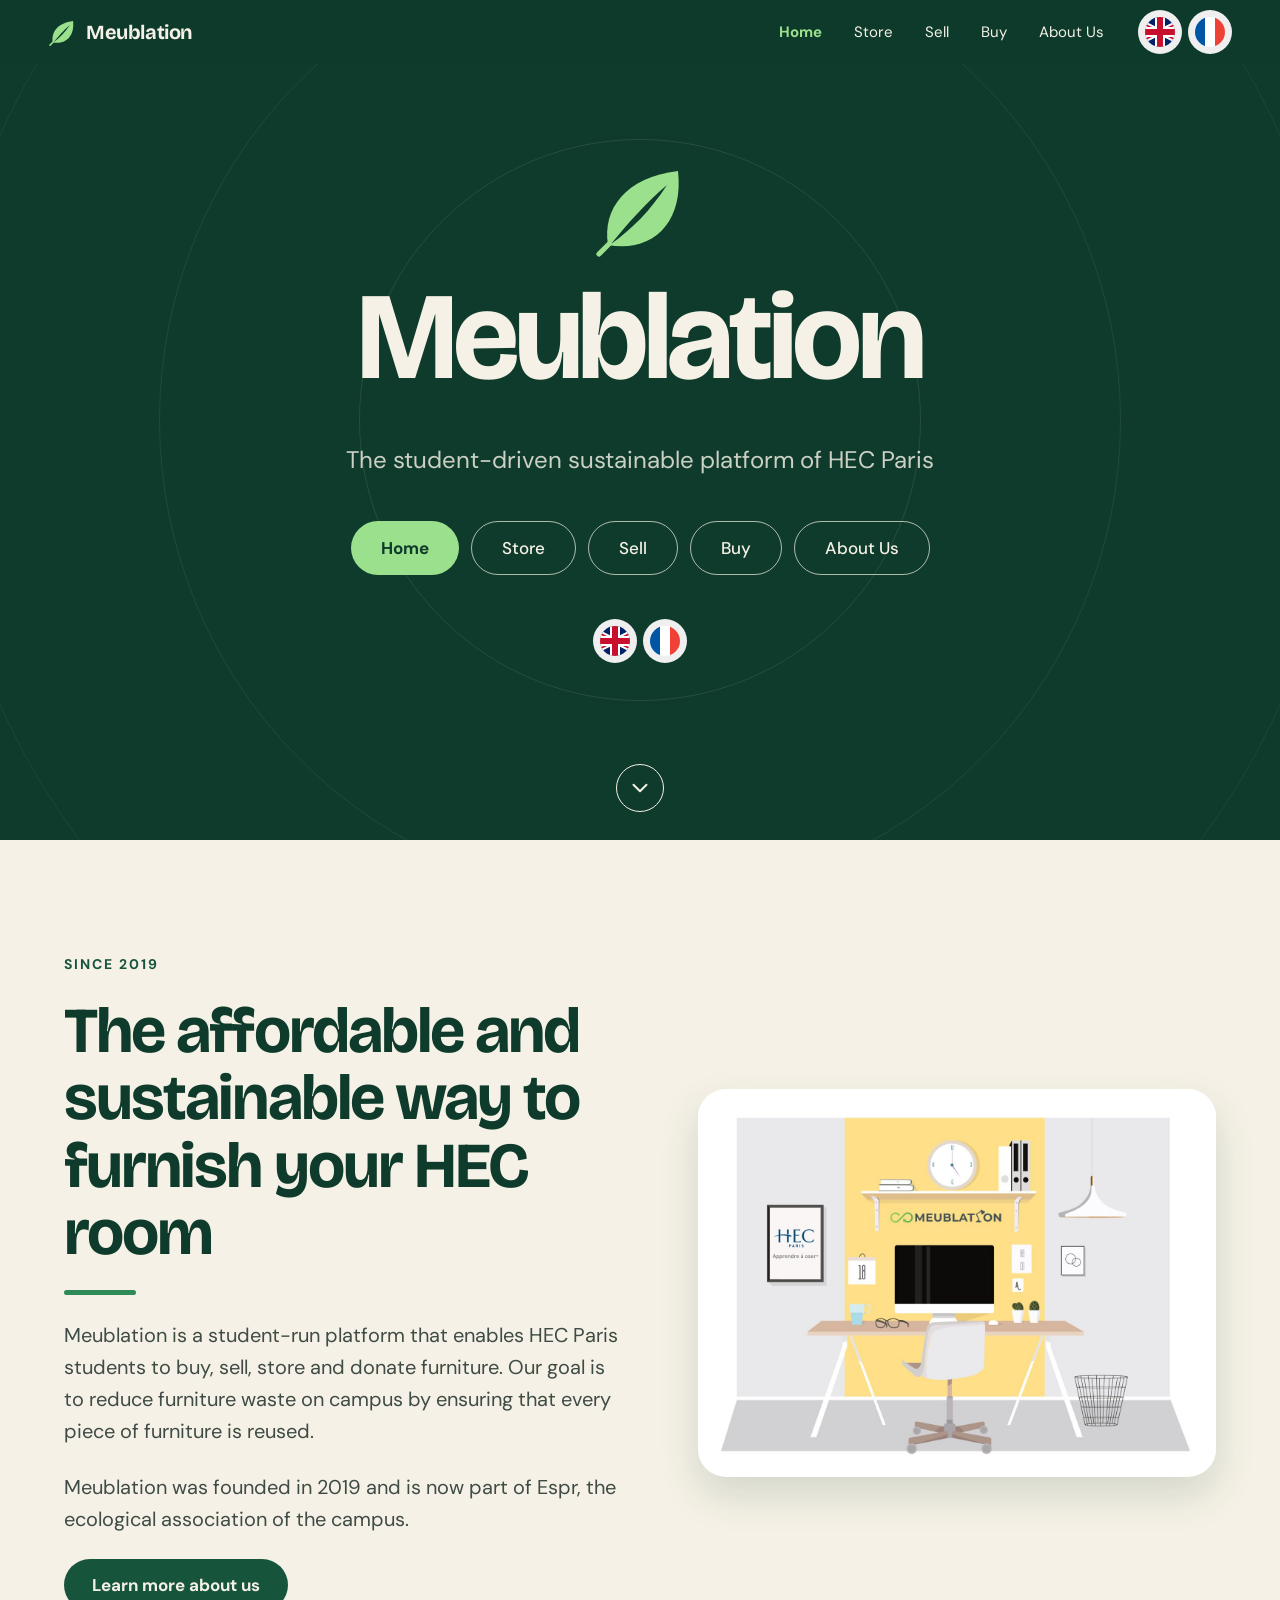
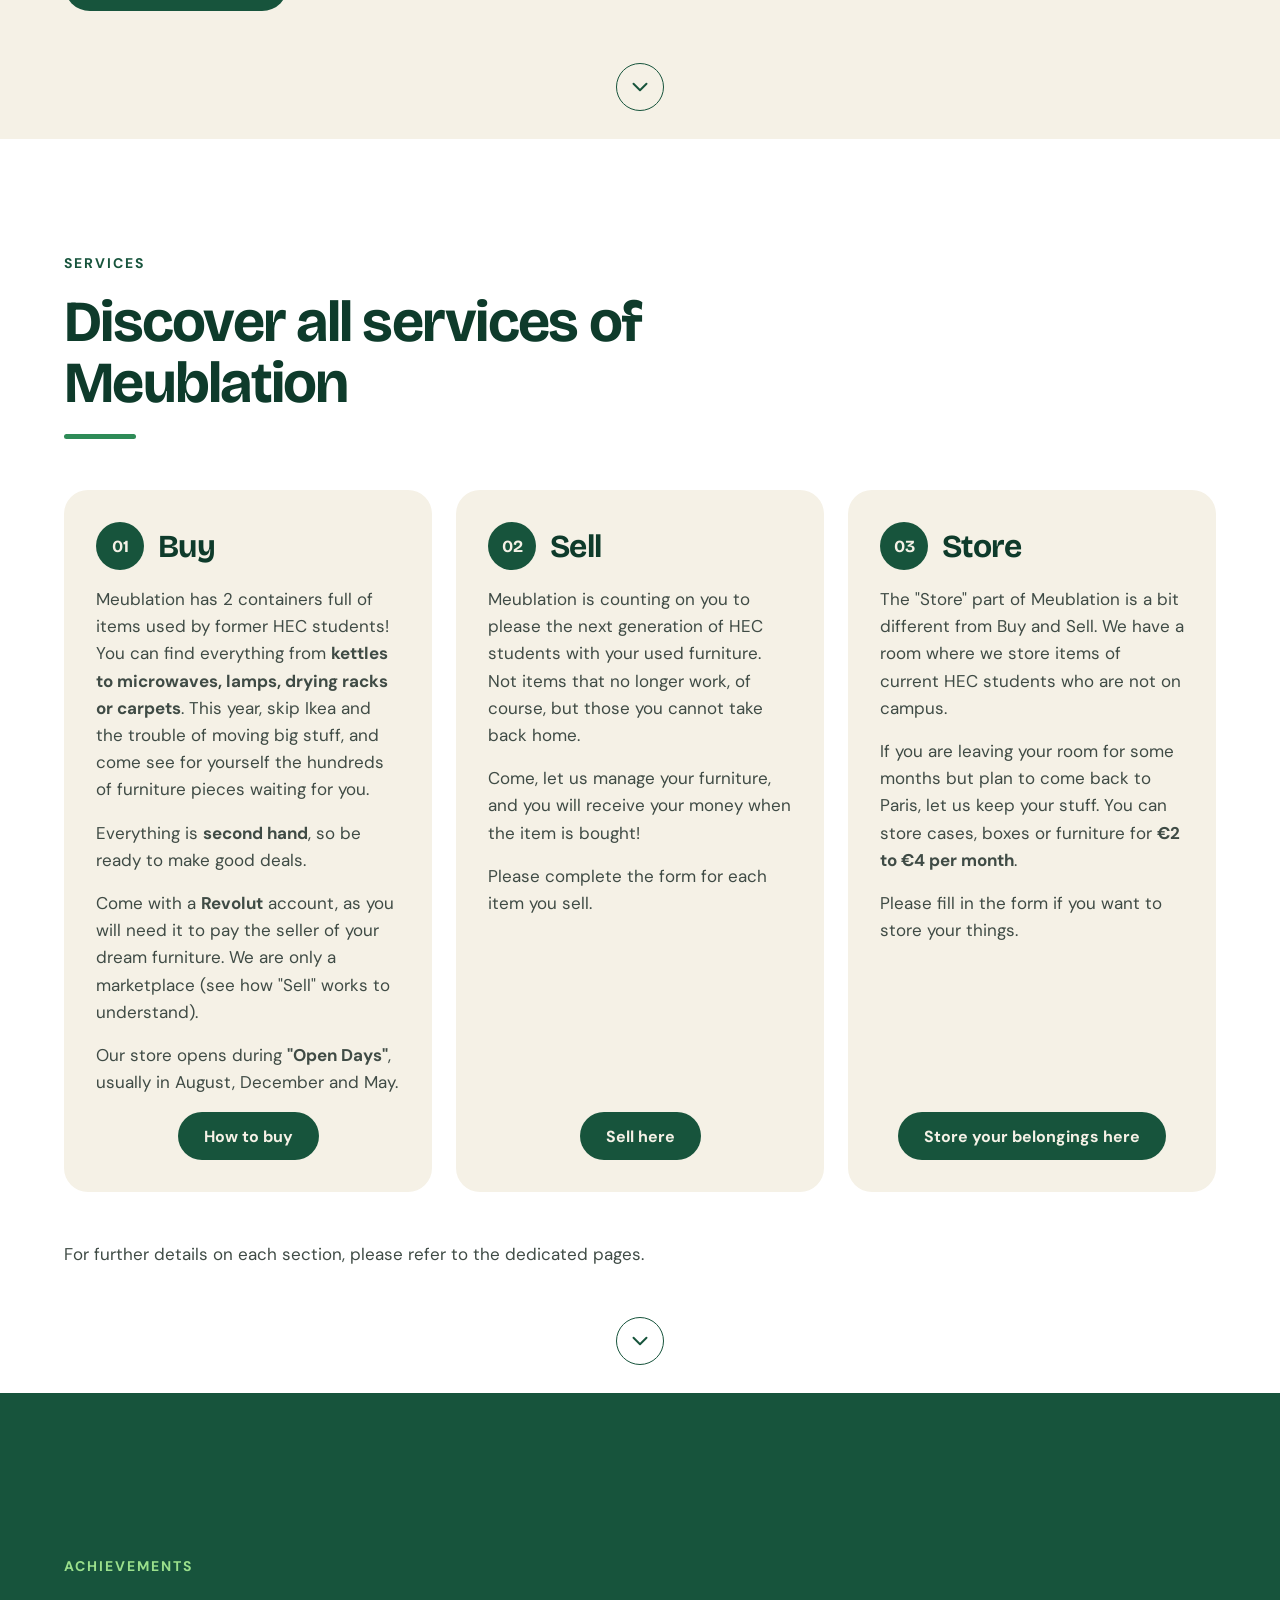
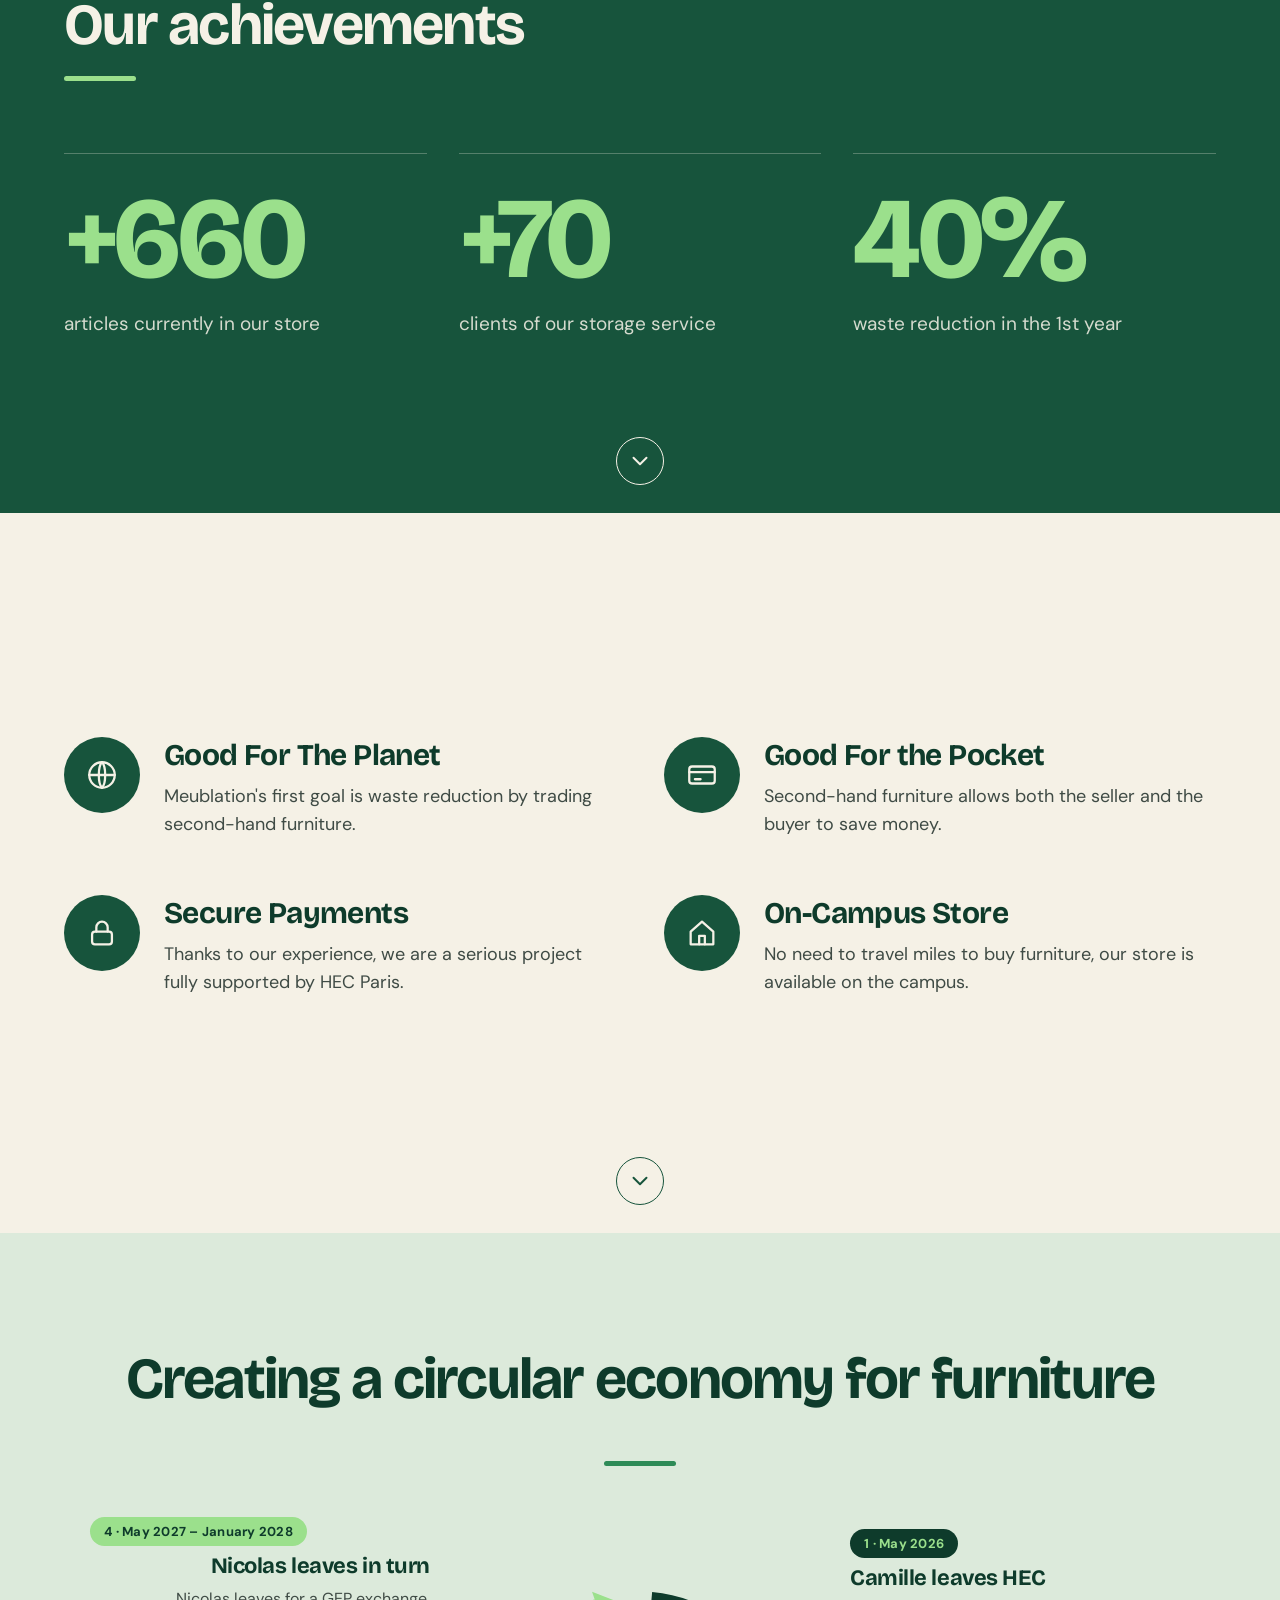
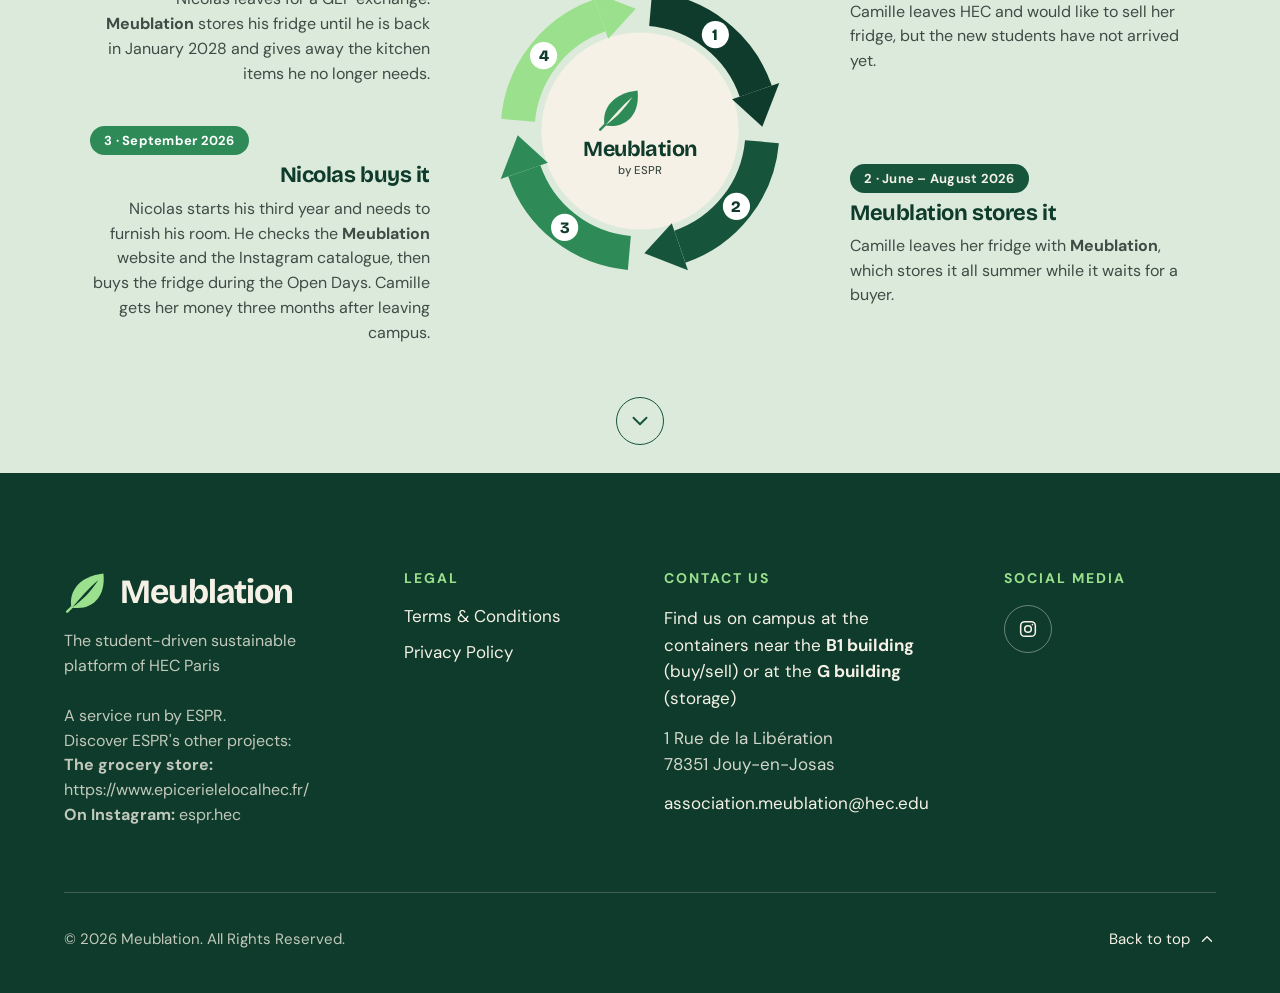
==== commit c0efae0d: "Show loading screen only on slow loads; figures +660/+70; complete Buy categories Co-Authored-By: Cl" ====
--- a/index.html
+++ b/index.html
@@ -3,6 +3,7 @@
 <head>
 <meta charset="utf-8">
 <meta name="viewport" content="width=device-width, initial-scale=1">
+<script src="js/loader.js"></script>
 <title data-i18n="title-main">Meublation – Home</title>
 <meta name="description" content="Meublation is the student-run platform of HEC Paris to buy, sell and store second-hand furniture on campus." data-i18n-content="meta-desc">
 <meta name="theme-color" content="#0E3B2B">
@@ -11,7 +12,8 @@
 <meta property="og:title" content="Meublation – Home">
 <meta property="og:description" content="Meublation is the student-run platform of HEC Paris to buy, sell and store second-hand furniture on campus.">
 <link rel="preconnect" href="https://fonts.googleapis.com">
-<link rel="stylesheet" href="https://fonts.googleapis.com/css2?family=Bricolage+Grotesque:wght@500;700&amp;family=DM+Sans:wght@400;500;700&amp;display=swap">
+<link rel="stylesheet" media="print" onload="this.media='all'" href="https://fonts.googleapis.com/css2?family=Bricolage+Grotesque:wght@500;700&amp;family=DM+Sans:wght@400;500;700&amp;display=swap">
+<noscript><link rel="stylesheet" href="https://fonts.googleapis.com/css2?family=Bricolage+Grotesque:wght@500;700&amp;family=DM+Sans:wght@400;500;700&amp;display=swap"></noscript>
 <style>
 body { margin: 0; }
 html { scroll-behavior: smooth; }
@@ -100,7 +102,6 @@
 @media (max-width: 640px) { .pu-card { padding: 28px 28px 24px; } .pu-title { font-size: 30px; } .pu-num { font-size: 84px; } .pu-num.pu-word { font-size: 52px; } }
 @media (prefers-reduced-motion: reduce) { .pu-card, .pu-overlay { animation: none; } .pu-btn:hover { transform: none; } }
 </style>
-<script src="js/loader.js"></script>
 </head>
 <body>
 <div id="top" style="font-family: 'DM Sans', system-ui, sans-serif; color: #14201B; background: #F5F1E6;">
@@ -203,17 +204,17 @@
 <section id="achievements" style="min-height: 720px; box-sizing: border-box; display: flex; flex-direction: column; justify-content: center; position: relative; padding: clamp(72px, 9vw, 120px) clamp(20px, 5vw, 64px) clamp(104px, 10vw, 148px); background: #17543C; color: #F5F1E6;">
 <div style="width: 100%; max-width: 1200px; margin: 0 auto; display: flex; flex-direction: column; gap: clamp(40px, 6vw, 72px);">
 <div style="display: flex; flex-direction: column; gap: 20px;">
-<div style="font-size: 14px; font-weight: 700; letter-spacing: 0.14em; text-transform: uppercase; color: #9BE08C;">Achievements</div>
+<div data-i18n="achv-eyebrow" style="font-size: 14px; font-weight: 700; letter-spacing: 0.14em; text-transform: uppercase; color: #9BE08C;">Achievements</div>
 <h2 data-i18n="24953458" style="margin: 0; font-family: 'Bricolage Grotesque', 'DM Sans', sans-serif; font-weight: 700; font-size: clamp(34px, 4.6vw, 58px); line-height: 1.05; letter-spacing: -0.03em;">Our achievements</h2>
 <div class="rule" style="width: 72px; height: 5px; border-radius: 3px; background: #9BE08C;"></div>
 </div>
 <div style="display: flex; flex-wrap: wrap; gap: 32px;">
 <div style="flex: 1 1 260px; min-width: 0; display: flex; flex-direction: column; gap: 14px; padding-top: 28px; border-top: 1px solid rgba(245, 241, 230, 0.28);">
-<div data-i18n="5784ba83" style="font-family: 'Bricolage Grotesque', 'DM Sans', sans-serif; font-weight: 700; font-size: clamp(64px, 9vw, 120px); line-height: 1; letter-spacing: -0.04em; color: #9BE08C;">+800</div>
+<div style="font-family: 'Bricolage Grotesque', 'DM Sans', sans-serif; font-weight: 700; font-size: clamp(64px, 9vw, 120px); line-height: 1; letter-spacing: -0.04em; color: #9BE08C;">+660</div>
 <p data-i18n="80920c19" style="margin: 0; font-size: 19px; line-height: 1.4; color: rgba(245, 241, 230, 0.86);">articles currently in our store</p>
 </div>
 <div class="d2" style="flex: 1 1 260px; min-width: 0; display: flex; flex-direction: column; gap: 14px; padding-top: 28px; border-top: 1px solid rgba(245, 241, 230, 0.28);">
-<div data-i18n="c1aa95f7" style="font-family: 'Bricolage Grotesque', 'DM Sans', sans-serif; font-weight: 700; font-size: clamp(64px, 9vw, 120px); line-height: 1; letter-spacing: -0.04em; color: #9BE08C;">+220</div>
+<div style="font-family: 'Bricolage Grotesque', 'DM Sans', sans-serif; font-weight: 700; font-size: clamp(64px, 9vw, 120px); line-height: 1; letter-spacing: -0.04em; color: #9BE08C;">+70</div>
 <p data-i18n="891befc7" style="margin: 0; font-size: 19px; line-height: 1.4; color: rgba(245, 241, 230, 0.86);">clients of our storage service</p>
 </div>
 <div class="d3" style="flex: 1 1 260px; min-width: 0; display: flex; flex-direction: column; gap: 14px; padding-top: 28px; border-top: 1px solid rgba(245, 241, 230, 0.28);">
@@ -382,9 +383,7 @@
   "be6a6fbb": "Stock tes affaires ici",
   "c40b6776": "Pour plus de détails sur chaque rubrique, consultez les pages dédiées.",
   "24953458": "Nos réalisations",
-  "5784ba83": "+660",
   "80920c19": "articles actuellement en vente",
-  "c1aa95f7": "+70",
   "891befc7": "clients de notre service de stockage l'année dernière",
   "8cdc2483": "de réduction des déchets la première année",
   "d5a2d1b0": "Bon pour la planète",
@@ -417,6 +416,7 @@
   "7e89cf43": "Réseaux sociaux",
   "ce3abfdf": "© 2026 Meublation. Tous droits réservés.",
   "5ca71faa": "Retour en haut <svg aria-hidden=\"true\" fill=\"none\" height=\"18\" stroke=\"currentColor\" stroke-linecap=\"round\" stroke-linejoin=\"round\" stroke-width=\"1.8\" viewbox=\"0 0 24 24\" width=\"18\"><path d=\"M6 15l6-6 6 6\"><\/path><\/svg>",
+  "achv-eyebrow": "Réalisations",
   "633292c6": "Menu principal",
   "6d40bece": "Langue",
   "af4428ac": "Rubriques",
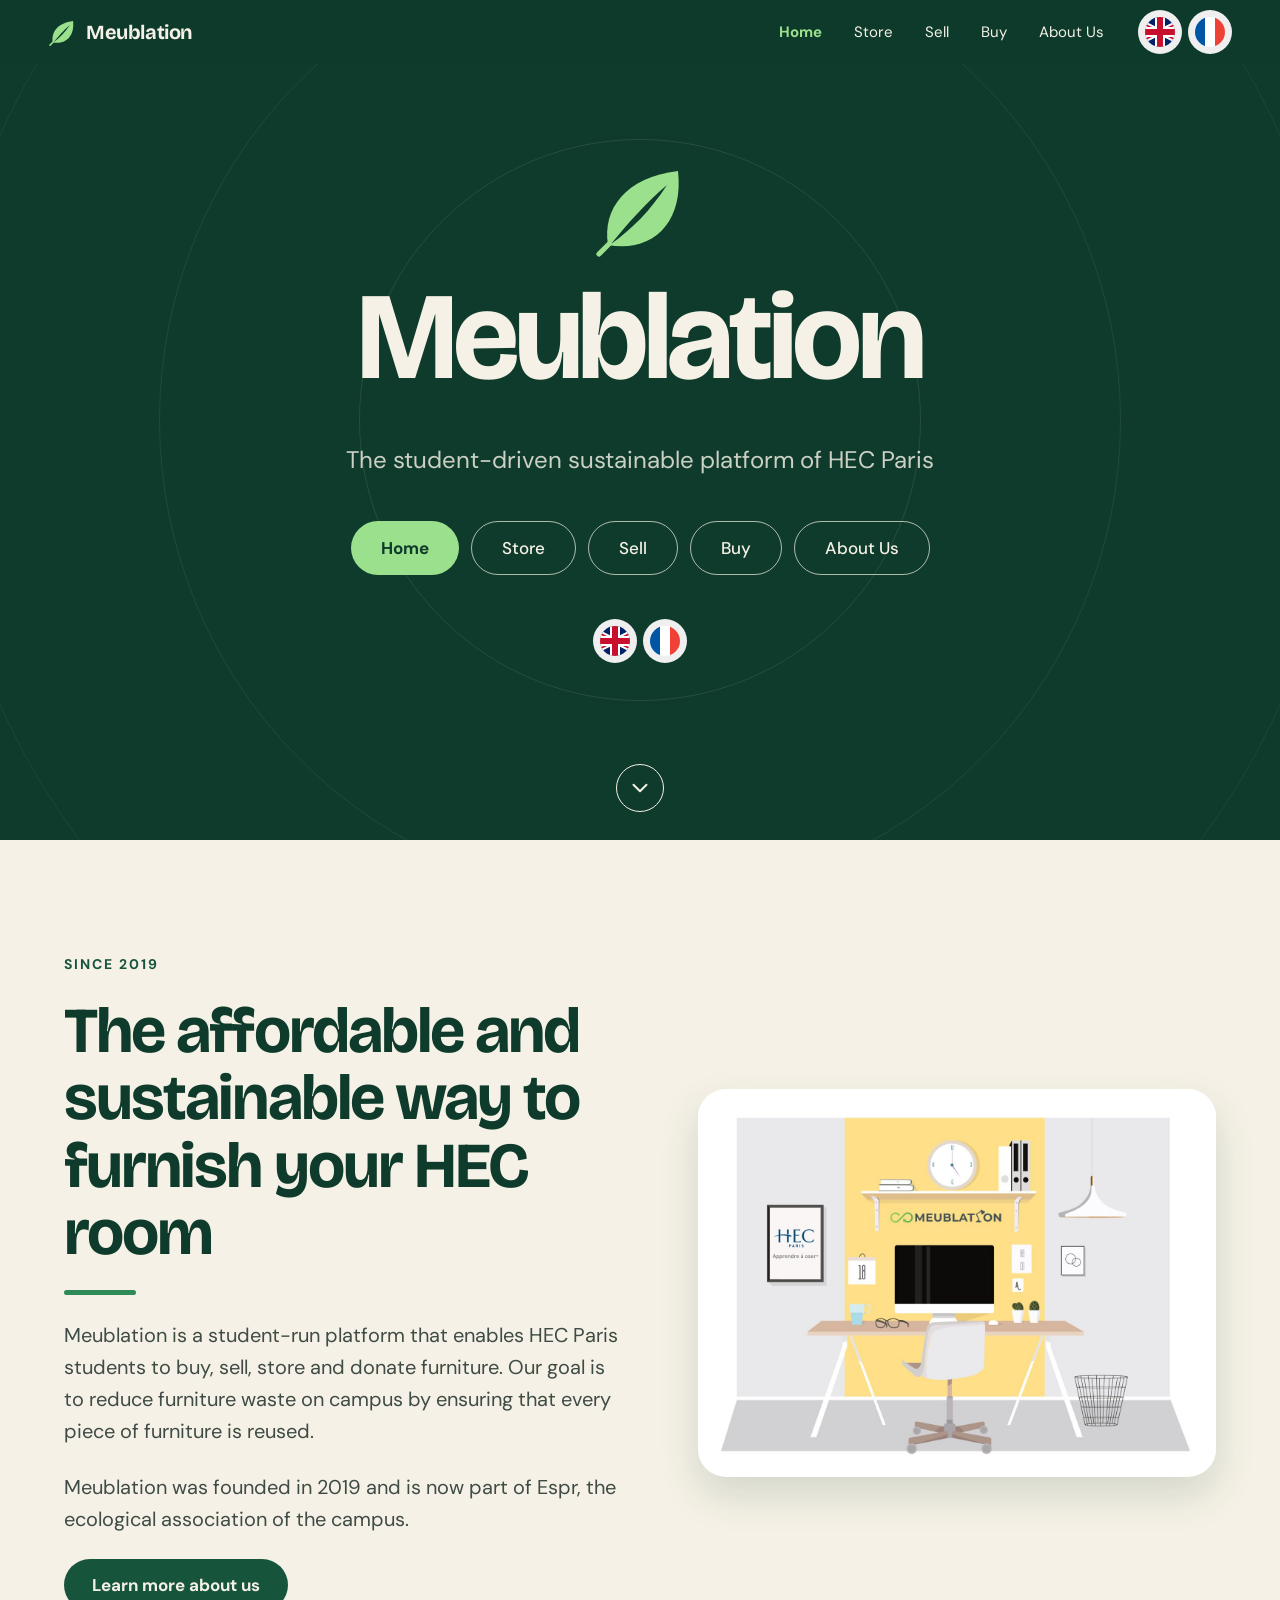
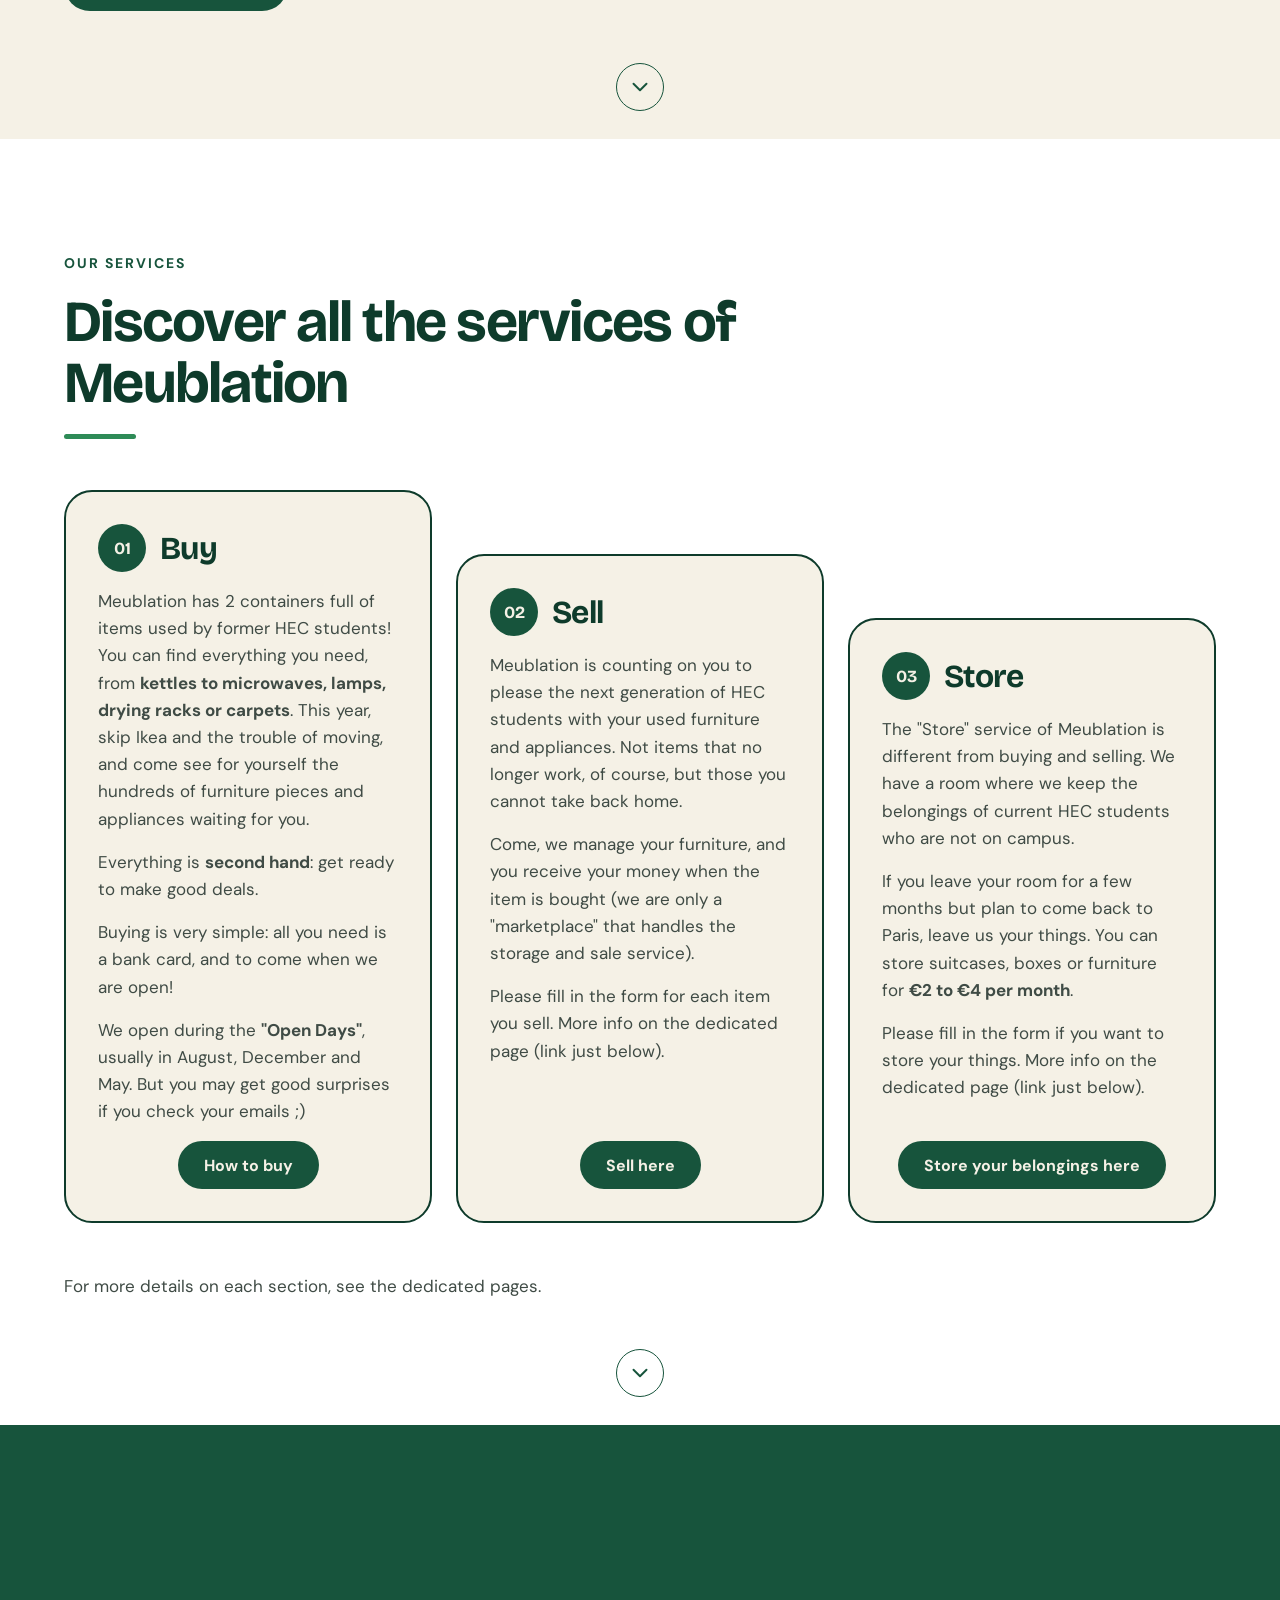
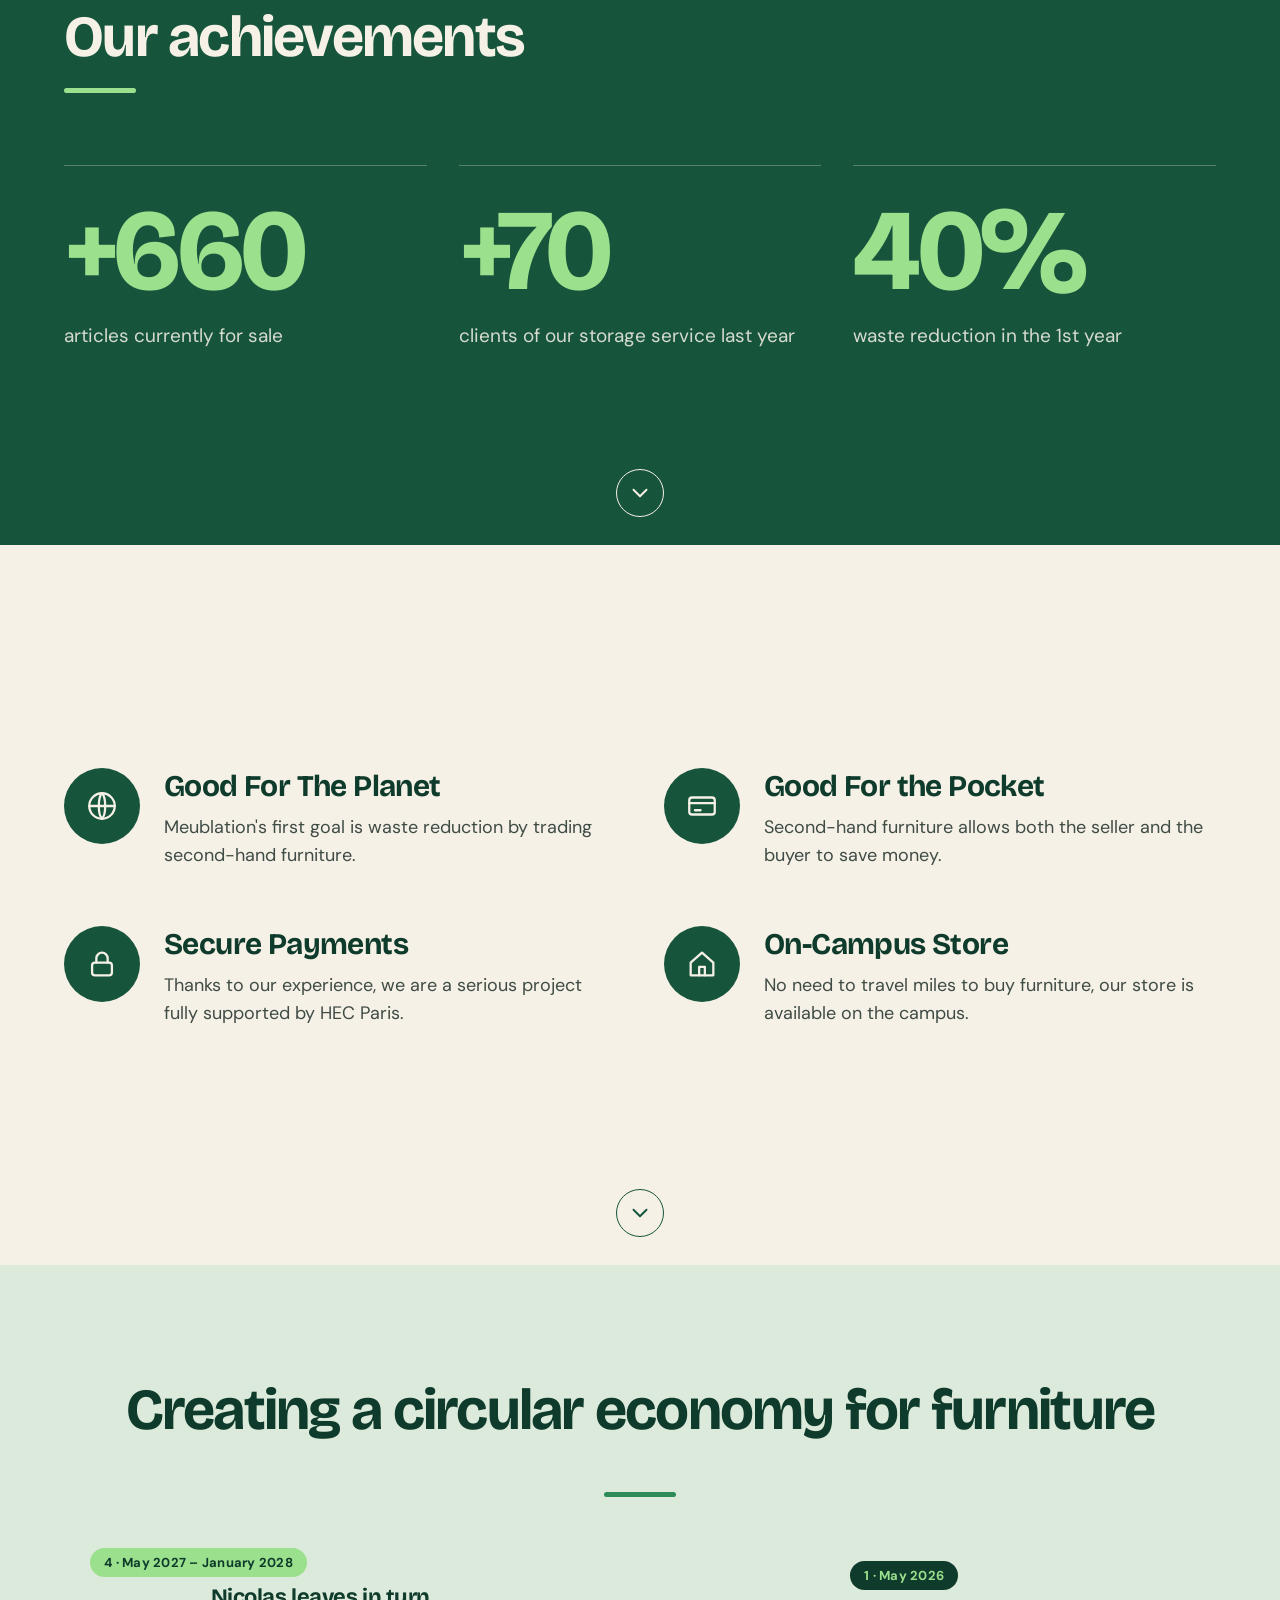
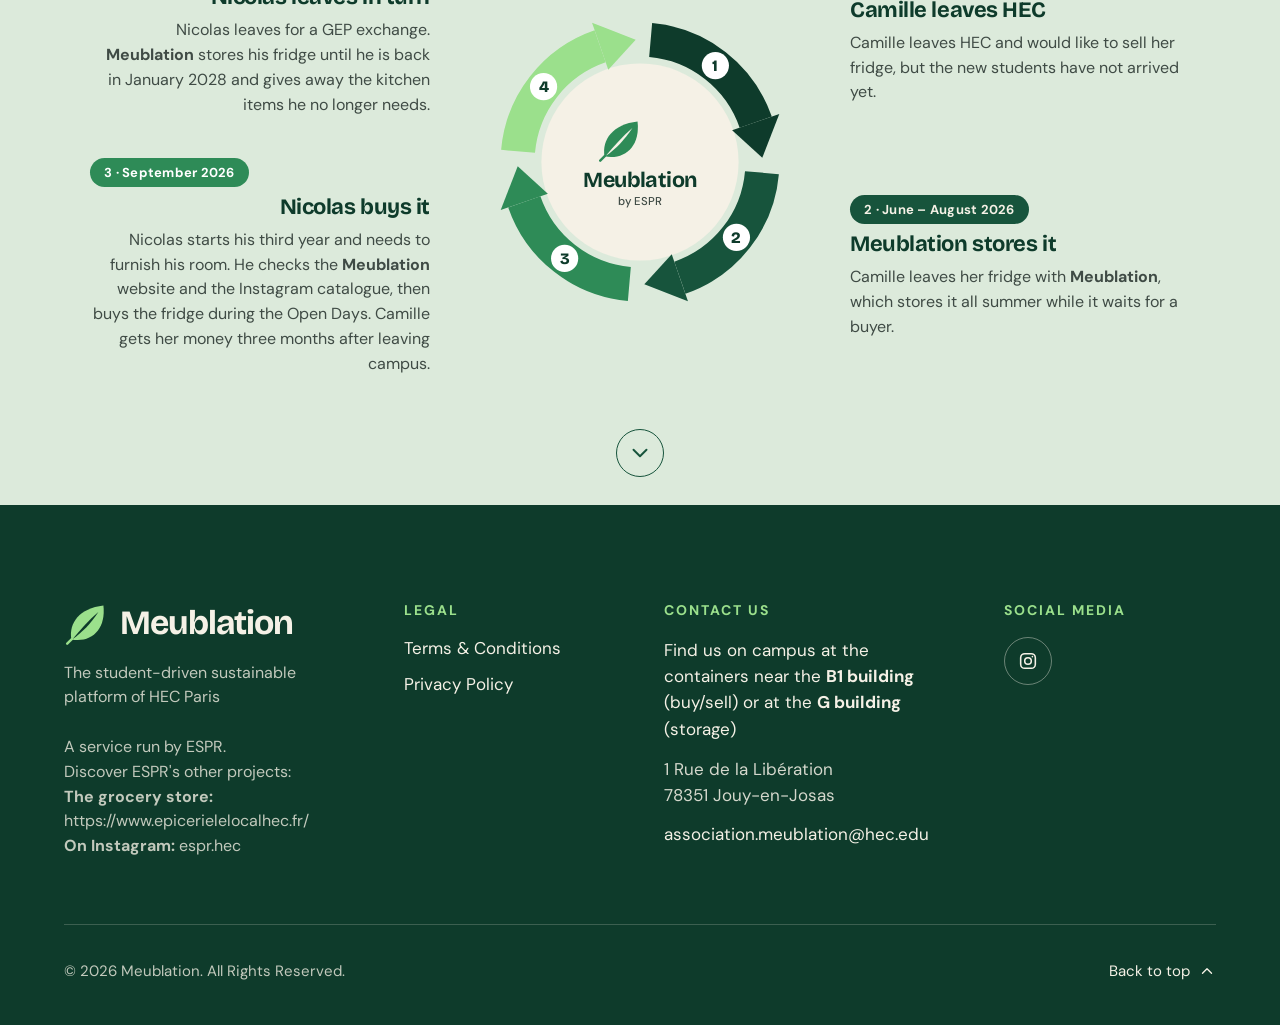
==== commit 324fd2dd: "Site rebuilt from the latest maquette (home staircase and border, 660/70 figures, Buy pills, Store t" ====
--- a/index.html
+++ b/index.html
@@ -49,6 +49,7 @@
 .intro-2 { animation-delay: 0.15s; }
 .intro-3 { animation-delay: 0.3s; }
 .intro-4 { animation-delay: 0.6s; }
+@media (min-width: 1000px) { .stair-2 { margin-top: 64px; } .stair-3 { margin-top: 128px; } }
 .cue { animation: bob 1.8s ease-in-out infinite; }
 .rule { transform-origin: left center; }
 
@@ -157,46 +158,46 @@
 </section>
 <!-- 3. Services -->
 <section id="services" style="min-height: 800px; box-sizing: border-box; display: flex; flex-direction: column; justify-content: center; position: relative; padding: clamp(72px, 9vw, 120px) clamp(20px, 5vw, 64px) clamp(104px, 10vw, 148px); background: #FFFFFF;">
-<div style="width: 100%; max-width: 1200px; margin: 0 auto; display: flex; flex-direction: column; gap: clamp(32px, 4vw, 56px);">
+<div style="position: relative; width: 100%; max-width: 1200px; margin: 0 auto; display: flex; flex-direction: column; gap: clamp(32px, 4vw, 56px);">
 <div style="display: flex; flex-direction: column; gap: 20px; max-width: 760px;">
-<div data-i18n="5cbd5840" style="font-size: 14px; font-weight: 700; letter-spacing: 0.14em; text-transform: uppercase; color: #17543C;">Services</div>
-<h2 data-i18n="19d477e7" style="margin: 0; font-family: 'Bricolage Grotesque', 'DM Sans', sans-serif; font-weight: 700; font-size: clamp(34px, 4.6vw, 58px); line-height: 1.05; letter-spacing: -0.03em; color: #0E3B2B;">Discover all services of Meublation</h2>
+<div data-i18n="2d323019" style="font-size: 14px; font-weight: 700; letter-spacing: 0.14em; text-transform: uppercase; color: #17543C;">Our services</div>
+<h2 data-i18n="752ff2be" style="margin: 0; font-family: 'Bricolage Grotesque', 'DM Sans', sans-serif; font-weight: 700; font-size: clamp(34px, 4.6vw, 58px); line-height: 1.05; letter-spacing: -0.03em; color: #0E3B2B;">Discover all the services of Meublation</h2>
 <div class="rule" style="width: 72px; height: 5px; border-radius: 3px; background: #2E8B57;"></div>
 </div>
 <div style="display: flex; flex-wrap: wrap; gap: 24px; align-items: stretch;">
-<article class="card pop" id="buy" style="scroll-margin-top: 96px; flex: 1 1 320px; min-width: 0; box-sizing: border-box; display: flex; flex-direction: column; gap: 16px; padding: 32px; border-radius: 24px; background: #F5F1E6;">
+<article class="card pop stair stair-1" id="buy" style="scroll-margin-top: 96px; flex: 1 1 320px; min-width: 0; box-sizing: border-box; display: flex; flex-direction: column; gap: 16px; padding: 32px; border-radius: 28px; background: #F5F1E6; border: 2px solid #0E3B2B;">
 <div style="display: flex; align-items: center; gap: 14px;">
-<div style="width: 48px; height: 48px; border-radius: 50%; background: #17543C; color: #F5F1E6; display: flex; align-items: center; justify-content: center; font-family: 'Bricolage Grotesque', 'DM Sans', sans-serif; font-weight: 700; font-size: 17px;">01</div>
+<div style="width: 48px; height: 48px; border-radius: 50%; color: #F5F1E6; display: flex; align-items: center; justify-content: center; font-family: 'Bricolage Grotesque', 'DM Sans', sans-serif; font-weight: 700; font-size: 17px; background-color: #17543c">01</div>
 <h3 data-i18n="7ceca51f" style="margin: 0; font-family: 'Bricolage Grotesque', 'DM Sans', sans-serif; font-weight: 700; font-size: 32px; letter-spacing: -0.02em; color: #0E3B2B;">Buy</h3>
 </div>
-<p data-i18n="3857e86e" style="margin: 0; font-size: 17px; line-height: 1.6; color: #3F4B45;">Meublation has 2 containers full of items used by former HEC students! You can find everything from <strong>kettles to microwaves, lamps, drying racks or carpets</strong>. This year, skip Ikea and the trouble of moving big stuff, and come see for yourself the hundreds of furniture pieces waiting for you.</p>
-<p data-i18n="7313fe35" style="margin: 0; font-size: 17px; line-height: 1.6; color: #3F4B45;">Everything is <strong>second hand</strong>, so be ready to make good deals.</p>
-<p data-i18n="96803033" style="margin: 0; font-size: 17px; line-height: 1.6; color: #3F4B45;">Come with a <strong>Revolut</strong> account, as you will need it to pay the seller of your dream furniture. We are only a marketplace (see how "Sell" works to understand).</p>
-<p data-i18n="628d01ff" style="margin: 0; font-size: 17px; line-height: 1.6; color: #3F4B45;">Our store opens during <strong>"Open Days"</strong>, usually in August, December and May.</p>
+<p data-i18n="9a689ec2" style="margin: 0; font-size: 17px; line-height: 1.6; color: #3F4B45;">Meublation has 2 containers full of items used by former HEC students! You can find everything you need, from <strong>kettles to microwaves, lamps, drying racks or carpets</strong>. This year, skip Ikea and the trouble of moving, and come see for yourself the hundreds of furniture pieces and appliances waiting for you.</p>
+<p data-i18n="16f21633" style="margin: 0; font-size: 17px; line-height: 1.6; color: #3F4B45;">Everything is <strong>second hand</strong>: get ready to make good deals.</p>
+<p data-i18n="05f5f26a" style="margin: 0; font-size: 17px; line-height: 1.6; color: #3F4B45;">Buying is very simple: all you need is a bank card, and to come when we are open!</p>
+<p data-i18n="855fc2e3" style="margin: 0; font-size: 17px; line-height: 1.6; color: #3F4B45;">We open during the <strong>"Open Days"</strong>, usually in August, December and May. But you may get good surprises if you check your emails ;)</p>
 <a class="btn btn-dark" data-i18n="3f3dfd6e" href="buy.html" style="margin-top: auto; align-self: center; display: inline-flex; align-items: center; min-height: 48px; padding: 0 26px; border-radius: 999px; background: #17543C; color: #F5F1E6; font-size: 16px; font-weight: 700;">How to buy</a>
 </article>
-<article class="card pop d2" id="sell" style="scroll-margin-top: 96px; flex: 1 1 320px; min-width: 0; box-sizing: border-box; display: flex; flex-direction: column; gap: 16px; padding: 32px; border-radius: 24px; background: #F5F1E6;">
+<article class="card pop d2 stair stair-2" id="sell" style="scroll-margin-top: 96px; flex: 1 1 320px; min-width: 0; box-sizing: border-box; display: flex; flex-direction: column; gap: 16px; padding: 32px; border-radius: 28px; background: #F5F1E6; border: 2px solid #0E3B2B;">
 <div style="display: flex; align-items: center; gap: 14px;">
-<div style="width: 48px; height: 48px; border-radius: 50%; background: #17543C; color: #F5F1E6; display: flex; align-items: center; justify-content: center; font-family: 'Bricolage Grotesque', 'DM Sans', sans-serif; font-weight: 700; font-size: 17px;">02</div>
+<div style="width: 48px; height: 48px; border-radius: 50%; color: #F5F1E6; display: flex; align-items: center; justify-content: center; font-family: 'Bricolage Grotesque', 'DM Sans', sans-serif; font-weight: 700; font-size: 17px; background-color: #17543c">02</div>
 <h3 data-i18n="fa3cf2ad" style="margin: 0; font-family: 'Bricolage Grotesque', 'DM Sans', sans-serif; font-weight: 700; font-size: 32px; letter-spacing: -0.02em; color: #0E3B2B;">Sell</h3>
 </div>
-<p data-i18n="71dae65e" style="margin: 0; font-size: 17px; line-height: 1.6; color: #3F4B45;">Meublation is counting on you to please the next generation of HEC students with your used furniture. Not items that no longer work, of course, but those you cannot take back home.</p>
-<p data-i18n="80ef7ba5" style="margin: 0; font-size: 17px; line-height: 1.6; color: #3F4B45;">Come, let us manage your furniture, and you will receive your money when the item is bought!</p>
-<p data-i18n="3a215d53" style="margin: 0; font-size: 17px; line-height: 1.6; color: #3F4B45;">Please complete the form for each item you sell.</p>
-<a class="btn btn-dark" data-i18n="6ea96e0a" href="sell.html" style="margin-top: auto; align-self: center; display: inline-flex; align-items: center; min-height: 48px; padding: 0 26px; border-radius: 999px; background: #17543C; color: #F5F1E6; font-size: 16px; font-weight: 700;">Sell here</a>
+<p data-i18n="e28f0660" style="margin: 0; font-size: 17px; line-height: 1.6; color: #3F4B45;">Meublation is counting on you to please the next generation of HEC students with your used furniture and appliances. Not items that no longer work, of course, but those you cannot take back home.</p>
+<p data-i18n="98fb5a97" style="margin: 0; font-size: 17px; line-height: 1.6; color: #3F4B45;">Come, we manage your furniture, and you receive your money when the item is bought (we are only a "marketplace" that handles the storage and sale service).</p>
+<p data-i18n="fedc28bc" style="margin: 0; font-size: 17px; line-height: 1.6; color: #3F4B45;">Please fill in the form for each item you sell. More info on the dedicated page (link just below).</p>
+<a class="btn btn-dark" data-i18n="6ea96e0a" href="sell.html" style="margin-top: auto; align-self: center; display: inline-flex; align-items: center; min-height: 48px; padding: 0 26px; border-radius: 999px; background: #17543C; color: #F5F1E6; font-size: 16px; font-weight: 700; border-style: none; border-width: 1px; border-color: #141413">Sell here</a>
 </article>
-<article class="card pop d3" id="store" style="scroll-margin-top: 96px; flex: 1 1 320px; min-width: 0; box-sizing: border-box; display: flex; flex-direction: column; gap: 16px; padding: 32px; border-radius: 24px; background: #F5F1E6;">
+<article class="card pop d3 stair stair-3" id="store" style="scroll-margin-top: 96px; flex: 1 1 320px; min-width: 0; box-sizing: border-box; display: flex; flex-direction: column; gap: 16px; padding: 32px; border-radius: 28px; background: #F5F1E6; border: 2px solid #0E3B2B;">
 <div style="display: flex; align-items: center; gap: 14px;">
 <div style="width: 48px; height: 48px; border-radius: 50%; background: #17543C; color: #F5F1E6; display: flex; align-items: center; justify-content: center; font-family: 'Bricolage Grotesque', 'DM Sans', sans-serif; font-weight: 700; font-size: 17px;">03</div>
 <h3 data-i18n="0d8a7046" style="margin: 0; font-family: 'Bricolage Grotesque', 'DM Sans', sans-serif; font-weight: 700; font-size: 32px; letter-spacing: -0.02em; color: #0E3B2B;">Store</h3>
 </div>
-<p data-i18n="b2d9f04a" style="margin: 0; font-size: 17px; line-height: 1.6; color: #3F4B45;">The "Store" part of Meublation is a bit different from Buy and Sell. We have a room where we store items of current HEC students who are not on campus.</p>
-<p data-i18n="06ef23d7" style="margin: 0; font-size: 17px; line-height: 1.6; color: #3F4B45;">If you are leaving your room for some months but plan to come back to Paris, let us keep your stuff. You can store cases, boxes or furniture for <strong>€2 to €4 per month</strong>.</p>
-<p data-i18n="a3ec1c00" style="margin: 0; font-size: 17px; line-height: 1.6; color: #3F4B45;">Please fill in the form if you want to store your things.</p>
+<p data-i18n="8d41f862" style="margin: 0; font-size: 17px; line-height: 1.6; color: #3F4B45;">The "Store" service of Meublation is different from buying and selling. We have a room where we keep the belongings of current HEC students who are not on campus.</p>
+<p data-i18n="1f461aae" style="margin: 0; font-size: 17px; line-height: 1.6; color: #3F4B45;">If you leave your room for a few months but plan to come back to Paris, leave us your things. You can store suitcases, boxes or furniture for <strong>€2 to €4 per month</strong>.</p>
+<p data-i18n="f673149c" style="margin: 0; font-size: 17px; line-height: 1.6; color: #3F4B45;">Please fill in the form if you want to store your things. More info on the dedicated page (link just below).</p>
 <a class="btn btn-dark" data-i18n="be6a6fbb" href="store.html" style="margin-top: auto; align-self: center; display: inline-flex; align-items: center; min-height: 48px; padding: 0 26px; border-radius: 999px; background: #17543C; color: #F5F1E6; font-size: 16px; font-weight: 700;">Store your belongings here</a>
 </article>
 </div>
-<p data-i18n="c40b6776" style="margin: 0; font-size: 17px; color: #3F4B45;">For further details on each section, please refer to the dedicated pages.</p>
+<p data-i18n="66d0fcc9" style="margin: 0; font-size: 17px; color: #3F4B45;">For more details on each section, see the dedicated pages.</p>
 </div>
 <a aria-label="Next section" class="next next-dark" data-i18n-aria="affb8916" href="#achievements"><svg aria-hidden="true" class="cue" fill="none" height="26" stroke="currentColor" stroke-linecap="round" stroke-linejoin="round" stroke-width="1.8" viewbox="0 0 24 24" width="26"><path d="M6 9l6 6 6-6"></path></svg></a>
 </section>
@@ -204,18 +205,17 @@
 <section id="achievements" style="min-height: 720px; box-sizing: border-box; display: flex; flex-direction: column; justify-content: center; position: relative; padding: clamp(72px, 9vw, 120px) clamp(20px, 5vw, 64px) clamp(104px, 10vw, 148px); background: #17543C; color: #F5F1E6;">
 <div style="width: 100%; max-width: 1200px; margin: 0 auto; display: flex; flex-direction: column; gap: clamp(40px, 6vw, 72px);">
 <div style="display: flex; flex-direction: column; gap: 20px;">
-<div data-i18n="achv-eyebrow" style="font-size: 14px; font-weight: 700; letter-spacing: 0.14em; text-transform: uppercase; color: #9BE08C;">Achievements</div>
 <h2 data-i18n="24953458" style="margin: 0; font-family: 'Bricolage Grotesque', 'DM Sans', sans-serif; font-weight: 700; font-size: clamp(34px, 4.6vw, 58px); line-height: 1.05; letter-spacing: -0.03em;">Our achievements</h2>
 <div class="rule" style="width: 72px; height: 5px; border-radius: 3px; background: #9BE08C;"></div>
 </div>
 <div style="display: flex; flex-wrap: wrap; gap: 32px;">
 <div style="flex: 1 1 260px; min-width: 0; display: flex; flex-direction: column; gap: 14px; padding-top: 28px; border-top: 1px solid rgba(245, 241, 230, 0.28);">
 <div style="font-family: 'Bricolage Grotesque', 'DM Sans', sans-serif; font-weight: 700; font-size: clamp(64px, 9vw, 120px); line-height: 1; letter-spacing: -0.04em; color: #9BE08C;">+660</div>
-<p data-i18n="80920c19" style="margin: 0; font-size: 19px; line-height: 1.4; color: rgba(245, 241, 230, 0.86);">articles currently in our store</p>
+<p data-i18n="28bd2996" style="margin: 0; font-size: 19px; line-height: 1.4; color: rgba(245, 241, 230, 0.86);">articles currently for sale</p>
 </div>
 <div class="d2" style="flex: 1 1 260px; min-width: 0; display: flex; flex-direction: column; gap: 14px; padding-top: 28px; border-top: 1px solid rgba(245, 241, 230, 0.28);">
 <div style="font-family: 'Bricolage Grotesque', 'DM Sans', sans-serif; font-weight: 700; font-size: clamp(64px, 9vw, 120px); line-height: 1; letter-spacing: -0.04em; color: #9BE08C;">+70</div>
-<p data-i18n="891befc7" style="margin: 0; font-size: 19px; line-height: 1.4; color: rgba(245, 241, 230, 0.86);">clients of our storage service</p>
+<p data-i18n="ffda3a54" style="margin: 0; font-size: 19px; line-height: 1.4; color: rgba(245, 241, 230, 0.86);">clients of our storage service last year</p>
 </div>
 <div class="d3" style="flex: 1 1 260px; min-width: 0; display: flex; flex-direction: column; gap: 14px; padding-top: 28px; border-top: 1px solid rgba(245, 241, 230, 0.28);">
 <div style="font-family: 'Bricolage Grotesque', 'DM Sans', sans-serif; font-weight: 700; font-size: clamp(64px, 9vw, 120px); line-height: 1; letter-spacing: -0.04em; color: #9BE08C;">40%</div>
@@ -366,25 +366,25 @@
   "b275ffac": "Meublation est une plateforme gérée par des étudiants, qui permet aux étudiants de HEC Paris d'acheter, de vendre et de stocker des meubles. Notre objectif est de réduire les déchets d'encombrants sur le campus en veillant à ce que chaque meuble soit réutilisé.",
   "604d92c1": "Meublation a été fondée en 2019 et fait aujourd'hui partie d'Esp'R, l'association écologique du campus.",
   "659fbfd3": "En savoir plus sur nous",
-  "5cbd5840": "NOS SERVICES",
-  "19d477e7": "Découvrez tous les services de Meublation",
-  "3857e86e": "Meublation dispose de 2 containers remplis d'objets utilisés par d'anciens étudiants de HEC ! Vous y trouverez de tout ce dont vous avez besoin, des <strong>bouilloires aux micro-ondes, en passant par des lampes, des étendoirs ou des tapis<\/strong>. Cette année, oubliez Ikea et les soucis de déménagement, et venez voir par vous-même les centaines de meubles et d'appareils électroménagers qui vous attendent.",
-  "7313fe35": "Tout est d'<strong>occasion<\/strong> : préparez-vous à faire de bonnes affaires.",
-  "96803033": "Pour acheter, rien de plus simple, il vous suffit d'une carte bancaire et de venir quand on est ouverts !",
-  "628d01ff": "Nous ouvrons pendant les <strong>« Open Days »<\/strong>, généralement en août, en décembre et en mai. Mais vous n'êtes pas à l'abris de bonnes surprises si vous regardez vos mails ;)",
+  "2d323019": "NOS SERVICES",
+  "752ff2be": "Découvrez tous les services de Meublation",
+  "9a689ec2": "Meublation dispose de 2 containers remplis d'objets utilisés par d'anciens étudiants de HEC ! Vous y trouverez de tout ce dont vous avez besoin, des <strong>bouilloires aux micro-ondes, en passant par des lampes, des étendoirs ou des tapis<\/strong>. Cette année, oubliez Ikea et les soucis de déménagement, et venez voir par vous-même les centaines de meubles et d'appareils électroménagers qui vous attendent.",
+  "16f21633": "Tout est d'<strong>occasion<\/strong> : préparez-vous à faire de bonnes affaires.",
+  "05f5f26a": "Pour acheter, rien de plus simple, il vous suffit d'une carte bancaire et de venir quand on est ouverts !",
+  "855fc2e3": "Nous ouvrons pendant les <strong>« Open Days »<\/strong>, généralement en août, en décembre et en mai. Mais vous n'êtes pas à l'abris de bonnes surprises si vous regardez vos mails ;)",
   "3f3dfd6e": "Comment acheter ?",
-  "71dae65e": "Meublation compte sur vous pour faire plaisir à la prochaine génération d'étudiants de HEC avec vos meubles et appareils électroménagers d'occasion. Pas des objets qui ne fonctionnent plus, bien sûr, mais ceux que vous ne pouvez pas ramener chez vous.",
-  "80ef7ba5": "Venez, nous gérons vos meubles, et vous recevrez votre argent quand l'objet sera acheté (nous ne sommes qu'une \"marketplace\" qui prend en charge le service de stockage et de vente).",
-  "3a215d53": "Merci de remplir le formulaire pour chaque objet que vous vendez. Plus d'info sur la page dédiée (lien juste en dessous).",
+  "e28f0660": "Meublation compte sur vous pour faire plaisir à la prochaine génération d'étudiants de HEC avec vos meubles et appareils électroménagers d'occasion. Pas des objets qui ne fonctionnent plus, bien sûr, mais ceux que vous ne pouvez pas ramener chez vous.",
+  "98fb5a97": "Venez, nous gérons vos meubles, et vous recevrez votre argent quand l'objet sera acheté (nous ne sommes qu'une \"marketplace\" qui prend en charge le service de stockage et de vente).",
+  "fedc28bc": "Merci de remplir le formulaire pour chaque objet que vous vendez. Plus d'info sur la page dédiée (lien juste en dessous).",
   "6ea96e0a": "Vends tes affaires ici",
-  "b2d9f04a": "Le service « Stockage » de Meublation est différente de l'achat et de la vente. Nous avons une salle où nous gardons les affaires des étudiants actuels de HEC qui ne sont pas sur le campus.",
-  "06ef23d7": "Si vous quittez votre chambre pour quelques mois mais comptez revenir à Paris, laissez-nous vos affaires. Vous pouvez stocker des valises, des cartons ou des meubles pour <strong>2 à 4 € par mois<\/strong>.",
-  "a3ec1c00": "Merci de remplir le formulaire si vous souhaitez stocker vos affaires. Plus d'info sur la page dédiée (lien juste en dessous).",
+  "8d41f862": "Le service « Stockage » de Meublation est différente de l'achat et de la vente. Nous avons une salle où nous gardons les affaires des étudiants actuels de HEC qui ne sont pas sur le campus.",
+  "1f461aae": "Si vous quittez votre chambre pour quelques mois mais comptez revenir à Paris, laissez-nous vos affaires. Vous pouvez stocker des valises, des cartons ou des meubles pour <strong>2 à 4 € par mois<\/strong>.",
+  "f673149c": "Merci de remplir le formulaire si vous souhaitez stocker vos affaires. Plus d'info sur la page dédiée (lien juste en dessous).",
   "be6a6fbb": "Stock tes affaires ici",
-  "c40b6776": "Pour plus de détails sur chaque rubrique, consultez les pages dédiées.",
+  "66d0fcc9": "Pour plus de détails sur chaque rubrique, consultez les pages dédiées.",
   "24953458": "Nos réalisations",
-  "80920c19": "articles actuellement en vente",
-  "891befc7": "clients de notre service de stockage l'année dernière",
+  "28bd2996": "articles actuellement en vente",
+  "ffda3a54": "clients de notre service de stockage l'année dernière",
   "8cdc2483": "de réduction des déchets la première année",
   "d5a2d1b0": "Bon pour la planète",
   "6ea3b826": "Le premier objectif de Meublation est de réduire les déchets en échangeant des meubles d'occasion.",
@@ -416,7 +416,6 @@
   "7e89cf43": "Réseaux sociaux",
   "ce3abfdf": "© 2026 Meublation. Tous droits réservés.",
   "5ca71faa": "Retour en haut <svg aria-hidden=\"true\" fill=\"none\" height=\"18\" stroke=\"currentColor\" stroke-linecap=\"round\" stroke-linejoin=\"round\" stroke-width=\"1.8\" viewbox=\"0 0 24 24\" width=\"18\"><path d=\"M6 15l6-6 6 6\"><\/path><\/svg>",
-  "achv-eyebrow": "Réalisations",
   "633292c6": "Menu principal",
   "6d40bece": "Langue",
   "af4428ac": "Rubriques",
